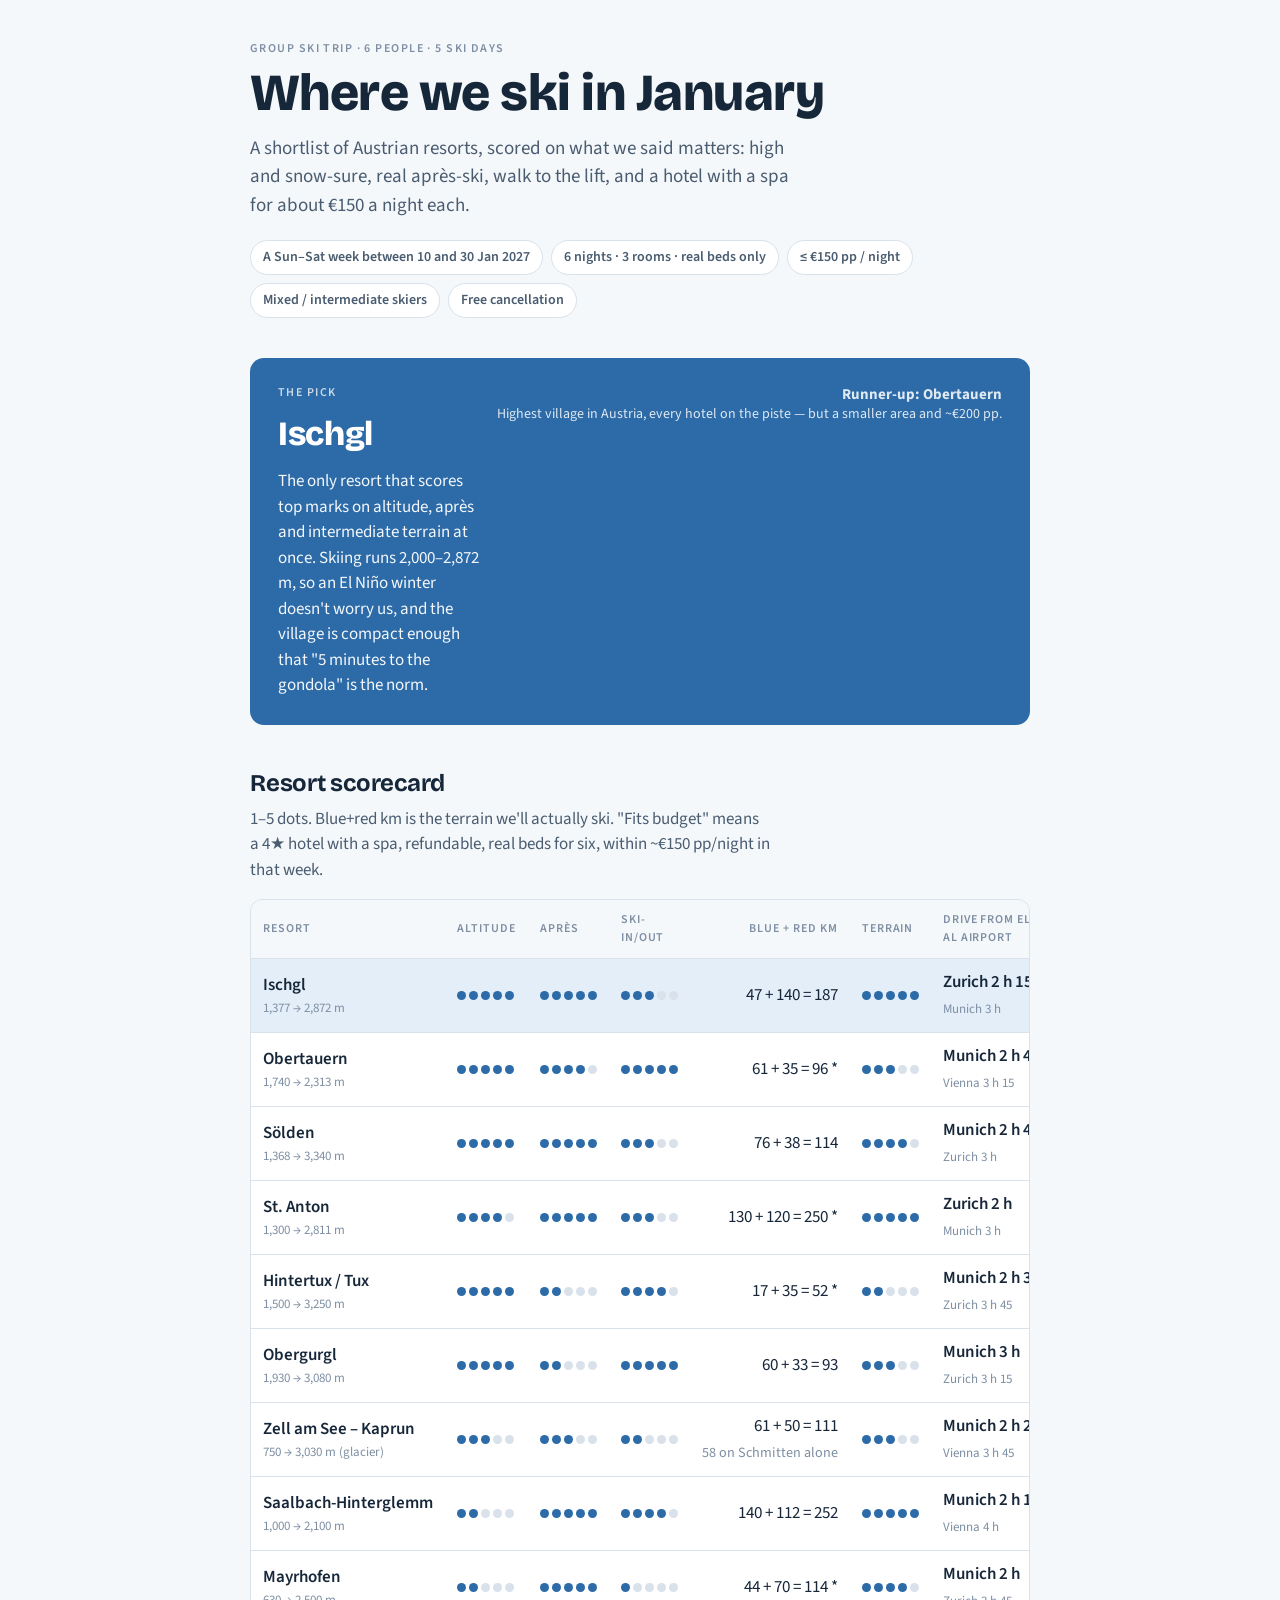
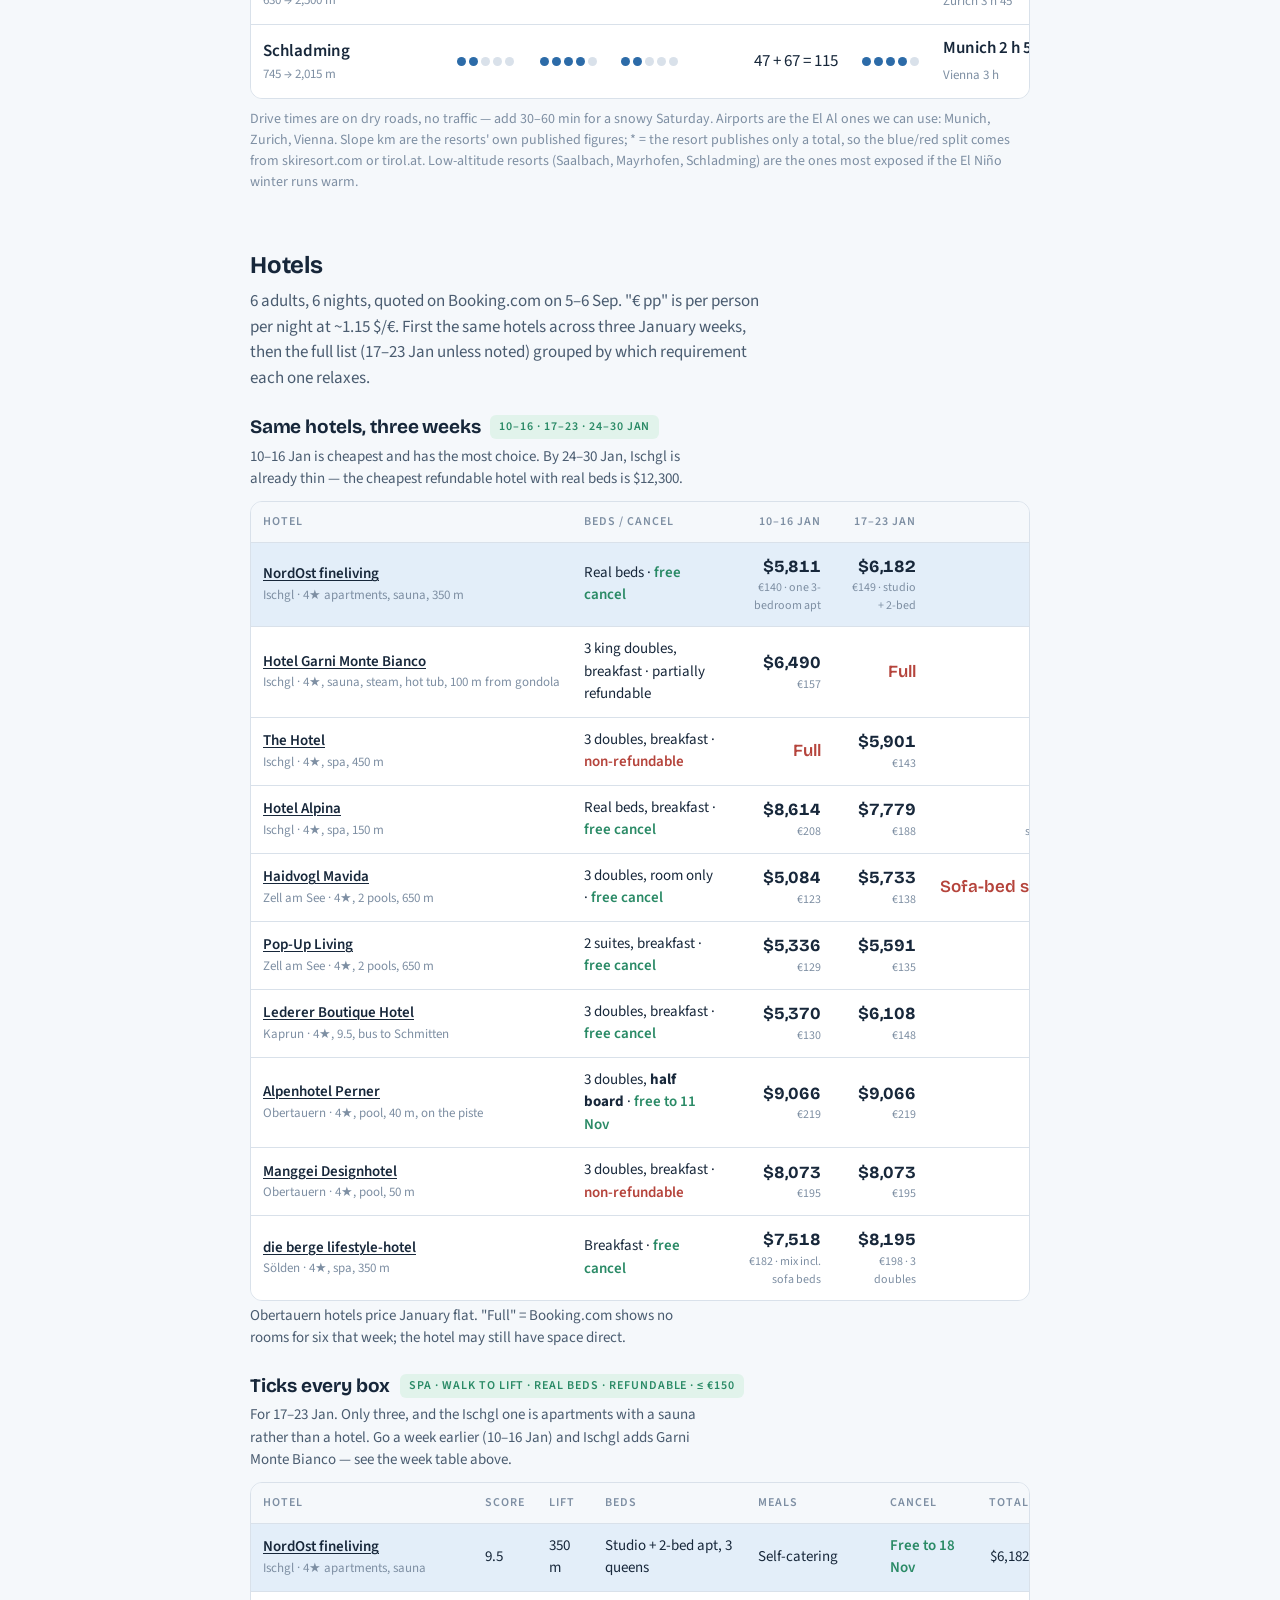
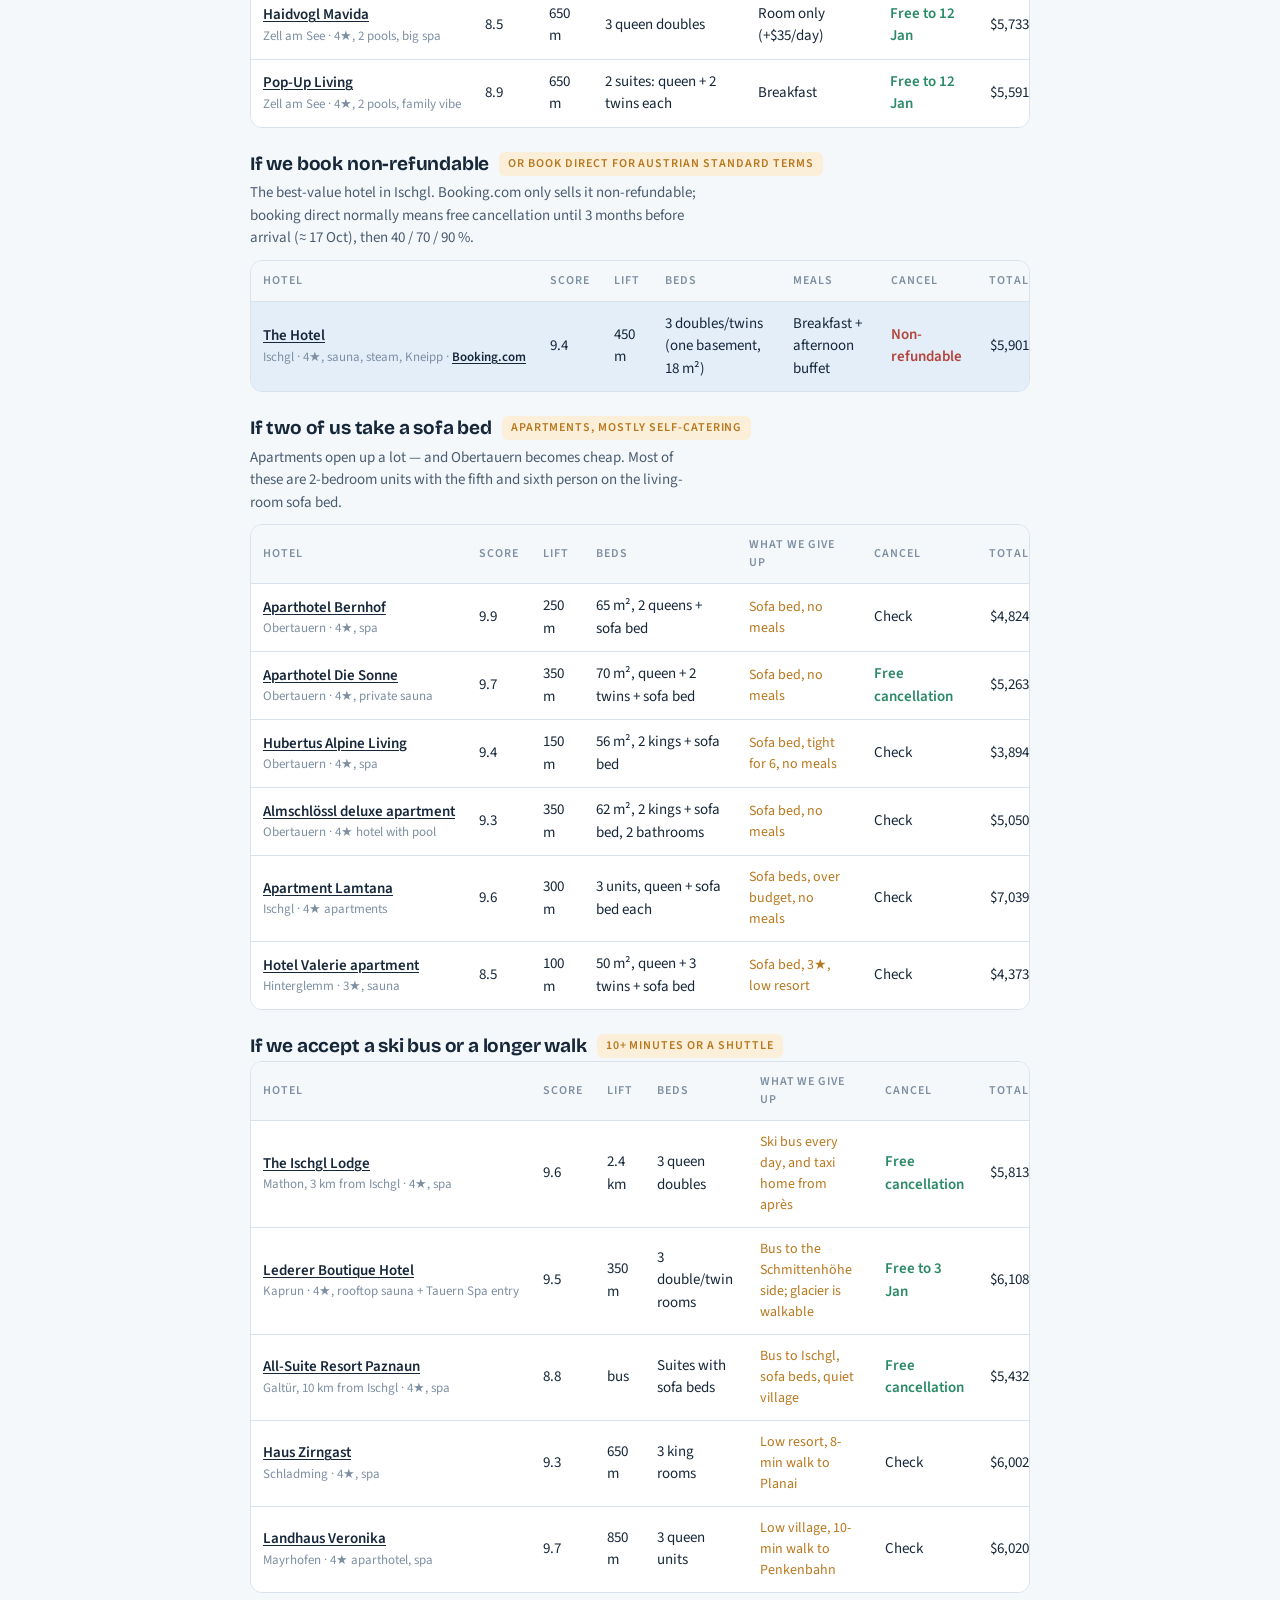
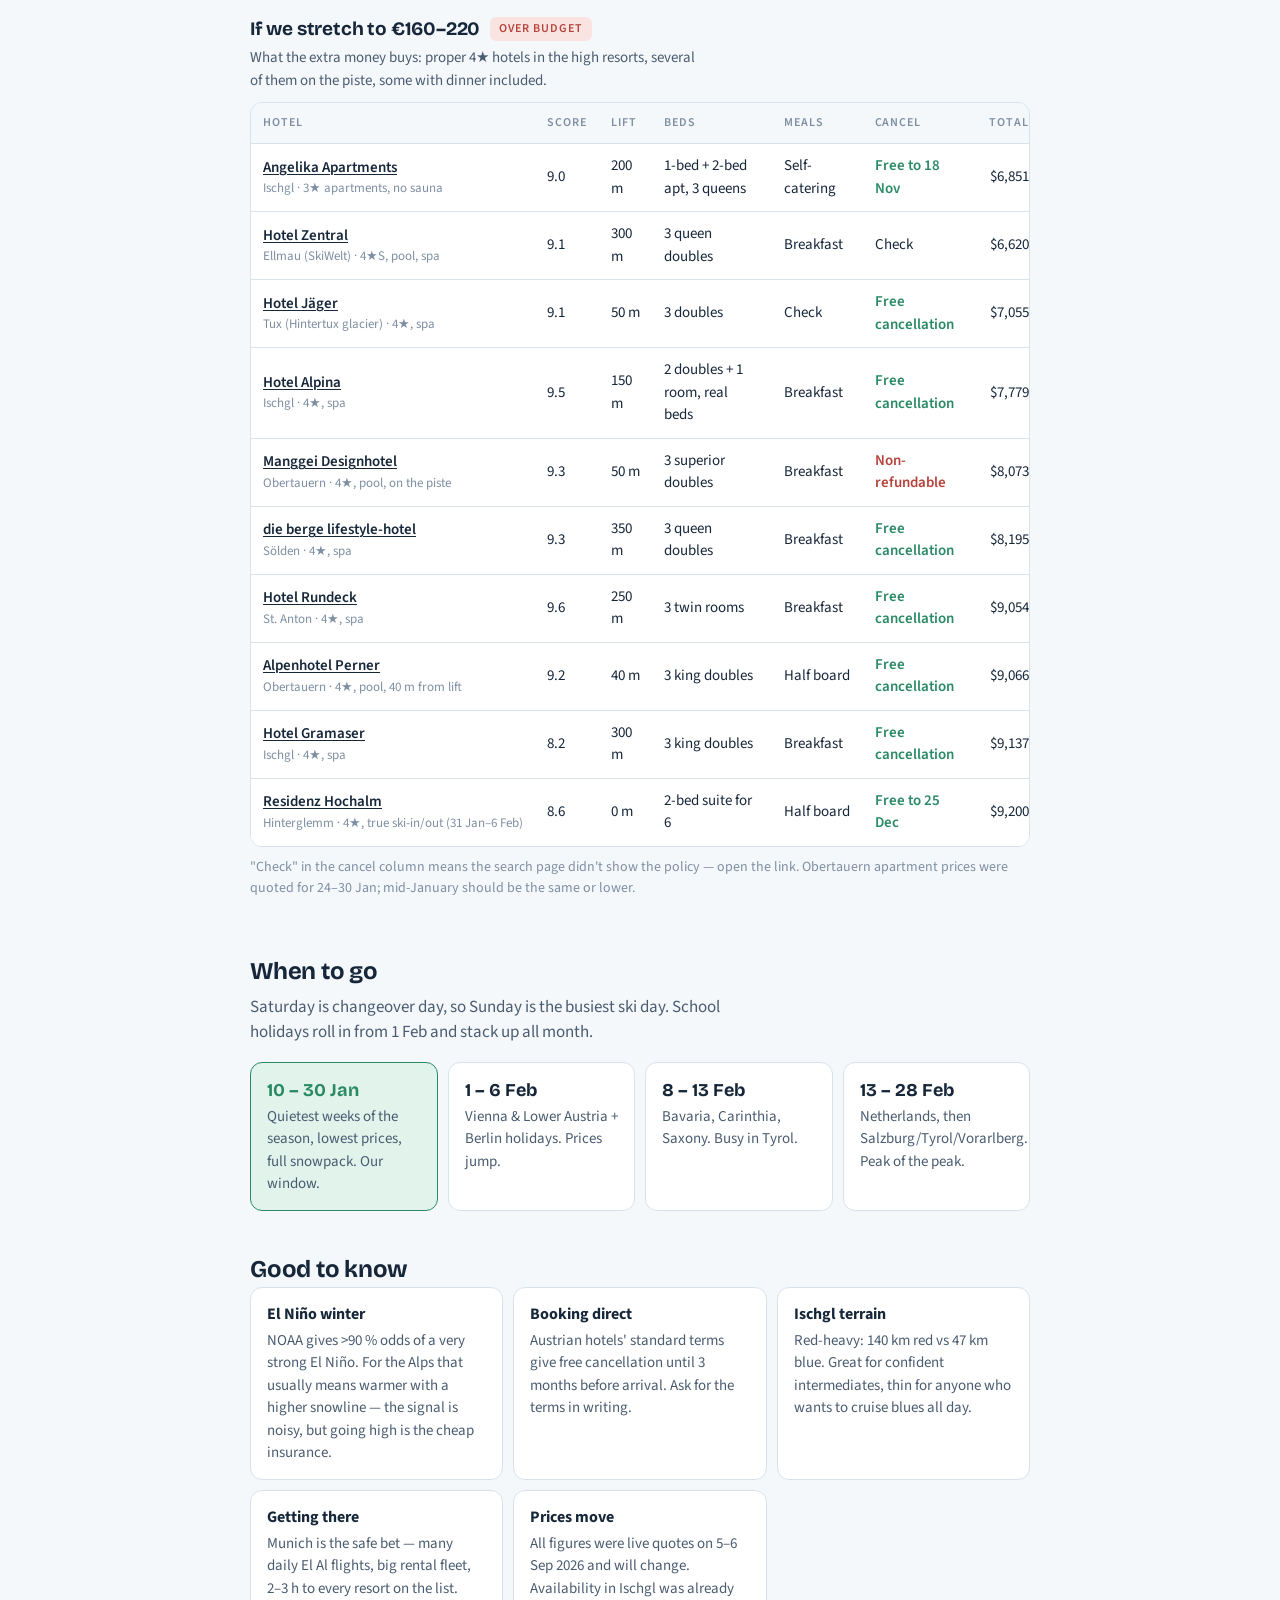
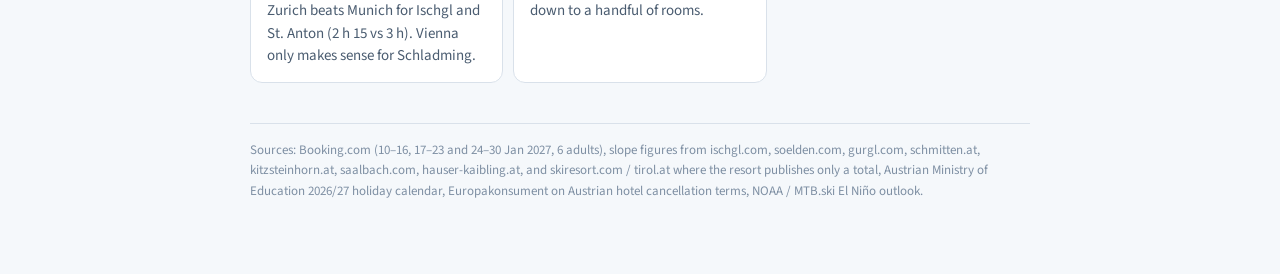
==== index.html @ a31ddb1b "Update ski trip page" ====
<!doctype html>
<html lang="en">
<head>
<meta charset="utf-8">
<meta name="viewport" content="width=device-width, initial-scale=1">
<link rel="icon" href="data:image/svg+xml,%3Csvg xmlns=%27http://www.w3.org/2000/svg%27 viewBox=%270 0 100 100%27%3E%3Ctext y=%27.9em%27 font-size=%2790%27%3E%E2%9B%B7%3C/text%3E%3C/svg%3E">
<title>Alps Ski Trip 2027</title>
<link rel="preconnect" href="https://fonts.googleapis.com">
<link rel="stylesheet" href="https://fonts.googleapis.com/css2?family=Bricolage+Grotesque:opsz,wght@12..96,500;12..96,700;12..96,800&family=Source+Sans+3:ital,wght@0,400;0,600;1,400&display=swap">
<style>
  :root {
    --ground: #F5F8FB;
    --surface: #FFFFFF;
    --ink: #17273A;
    --ink-2: #4A5C70;
    --ink-3: #7E8FA3;
    --line: #D9E1EA;
    --accent: #2C6BA8;
    --accent-ink: #FFFFFF;
    --accent-soft: #E3EEF9;
    --good: #2A8A66;
    --good-soft: #E1F3EB;
    --warn: #B9781E;
    --warn-soft: #FBEFD9;
    --bad: #B5443C;
    --bad-soft: #F9E4E2;
    --pip-on: #2C6BA8;
    --pip-off: #D9E1EA;
  }
  @media (prefers-color-scheme: dark) {
    :root:not([data-theme="light"]) {
      --ground: #0F171F;
      --surface: #172230;
      --ink: #E8EEF5;
      --ink-2: #B4C1D0;
      --ink-3: #7F8FA2;
      --line: #2A3745;
      --accent: #6FA6E0;
      --accent-ink: #0F171F;
      --accent-soft: #1E3247;
      --good: #5BC49A;
      --good-soft: #163427;
      --warn: #E2A84C;
      --warn-soft: #3A2B12;
      --bad: #E1756C;
      --bad-soft: #3D1B19;
      --pip-on: #6FA6E0;
      --pip-off: #2A3745;
    }
  }
  :root[data-theme="dark"] {
    --ground: #0F171F;
    --surface: #172230;
    --ink: #E8EEF5;
    --ink-2: #B4C1D0;
    --ink-3: #7F8FA2;
    --line: #2A3745;
    --accent: #6FA6E0;
    --accent-ink: #0F171F;
    --accent-soft: #1E3247;
    --good: #5BC49A;
    --good-soft: #163427;
    --warn: #E2A84C;
    --warn-soft: #3A2B12;
    --bad: #E1756C;
    --bad-soft: #3D1B19;
    --pip-on: #6FA6E0;
    --pip-off: #2A3745;
  }

  * { box-sizing: border-box; }
  body {
    margin: 0;
    background: var(--ground);
    color: var(--ink);
    font-family: "Source Sans 3", "Segoe UI", Roboto, Helvetica, Arial, sans-serif;
    font-size: 17px;
    line-height: 1.5;
  }
  h1, h2, h3 {
    font-family: "Bricolage Grotesque", "Source Sans 3", "Segoe UI", Arial, sans-serif;
    text-wrap: balance;
    margin: 0;
    letter-spacing: -0.01em;
  }
  a { color: var(--accent); text-decoration-thickness: 1px; text-underline-offset: 2px; }
  a:focus-visible, button:focus-visible { outline: 2px solid var(--accent); outline-offset: 2px; }

  .page { max-width: 820px; margin: 0 auto; padding: 40px 20px 72px; display: flex; flex-direction: column; gap: 40px; }

  /* Header */
  .eyebrow { font-size: 12px; font-weight: 600; letter-spacing: 0.12em; text-transform: uppercase; color: var(--ink-3); }
  header h1 { font-size: clamp(34px, 6vw, 52px); font-weight: 800; line-height: 1.05; margin-top: 8px; }
  header p.lede { font-size: 19px; color: var(--ink-2); max-width: 60ch; margin: 14px 0 0; }
  .chips { display: flex; flex-wrap: wrap; gap: 8px; margin-top: 20px; }
  .chip { font-size: 14px; font-weight: 600; padding: 6px 12px; border-radius: 999px; background: var(--surface); border: 1px solid var(--line); color: var(--ink-2); }

  /* Verdict */
  .verdict {
    background: var(--accent); color: var(--accent-ink);
    border-radius: 14px; padding: 26px 28px;
    display: grid; grid-template-columns: 1fr auto; gap: 18px; align-items: start;
  }
  .verdict .eyebrow { color: var(--accent-ink); opacity: .75; }
  .verdict h2 { font-size: 34px; font-weight: 800; margin-top: 6px; }
  .verdict p { margin: 10px 0 0; max-width: 58ch; opacity: .95; }
  .verdict .alt { font-size: 14px; text-align: right; opacity: .85; line-height: 1.4; }
  .verdict .alt strong { display: block; font-size: 15px; opacity: 1; }
  @media (max-width: 560px) { .verdict { grid-template-columns: 1fr; } .verdict .alt { text-align: left; } }

  section h2 { font-size: 24px; font-weight: 700; }
  section > p.sub { color: var(--ink-2); margin: 6px 0 16px; max-width: 65ch; }

  /* Table */
  .scroll { overflow-x: auto; border: 1px solid var(--line); border-radius: 12px; background: var(--surface); }
  table { border-collapse: collapse; width: 100%; min-width: 860px; font-variant-numeric: tabular-nums; }
  th, td { padding: 11px 12px; text-align: left; vertical-align: middle; border-bottom: 1px solid var(--line); }
  thead th { font-size: 12px; letter-spacing: 0.08em; text-transform: uppercase; color: var(--ink-3); font-weight: 600; background: var(--ground); }
  tbody tr:last-child td { border-bottom: 0; }
  td.name { font-weight: 600; white-space: nowrap; }
  td.name small { display: block; font-weight: 400; color: var(--ink-3); font-size: 13px; }
  td.num { text-align: right; white-space: nowrap; }
  th.num { text-align: right; }
  tr.pick td { background: var(--accent-soft); }
  .pips { display: inline-flex; gap: 3px; vertical-align: middle; }
  .pips i { width: 9px; height: 9px; border-radius: 50%; background: var(--pip-off); display: block; }
  .pips i.on { background: var(--pip-on); }
  .fit { font-size: 13px; font-weight: 600; padding: 3px 9px; border-radius: 6px; white-space: nowrap; }
  .fit.ok { background: var(--good-soft); color: var(--good); }
  .fit.mid { background: var(--warn-soft); color: var(--warn); }
  .fit.no { background: var(--bad-soft); color: var(--bad); }
  td.drive { white-space: nowrap; }
  td.drive b { font-weight: 600; display: block; }
  td.drive small { color: var(--ink-3); font-size: 13px; }
  .legend { font-size: 14px; color: var(--ink-3); margin-top: 10px; }

  /* Hotel groups */
  .group { margin-top: 22px; }
  .group h3 { font-size: 19px; font-weight: 700; display: flex; align-items: center; gap: 10px; flex-wrap: wrap; }
  .group h3 .tag { font-family: "Source Sans 3", sans-serif; font-size: 12px; font-weight: 600; letter-spacing: 0.08em; text-transform: uppercase; padding: 3px 9px; border-radius: 6px; }
  .tag.ok { background: var(--good-soft); color: var(--good); }
  .tag.mid { background: var(--warn-soft); color: var(--warn); }
  .tag.no { background: var(--bad-soft); color: var(--bad); }
  .group p { margin: 4px 0 10px; color: var(--ink-2); font-size: 15px; max-width: 65ch; }
  table.ht { min-width: 860px; }
  table.wk td.eur { font-size: 16px; }
  table.wk td.eur small { white-space: normal; }
  table.ht td { font-size: 15px; }
  table.ht td.name a { font-weight: 600; color: var(--ink); }
  table.ht td.name small { display: block; color: var(--ink-3); font-size: 13px; }
  table.ht td.eur { font-family: "Bricolage Grotesque", sans-serif; font-weight: 700; font-size: 17px; text-align: right; white-space: nowrap; }
  table.ht td.eur small { display: block; font-family: "Source Sans 3", sans-serif; font-weight: 400; font-size: 12px; color: var(--ink-3); }
  table.ht td.give { color: var(--warn); font-size: 14px; }
  .yes { color: var(--good); font-weight: 600; }
  .no { color: var(--bad); font-weight: 600; }

  /* Hotels */
  .hotels { display: flex; flex-direction: column; gap: 10px; }
  .hotel {
    background: var(--surface); border: 1px solid var(--line); border-radius: 12px;
    padding: 16px 18px; display: grid; grid-template-columns: 1fr auto; gap: 6px 18px; align-items: start;
  }
  .hotel.pick { border-color: var(--accent); box-shadow: inset 4px 0 0 var(--accent); }
  .hotel h3 { font-size: 19px; font-weight: 700; }
  .hotel .meta { color: var(--ink-2); font-size: 15px; grid-column: 1; }
  .hotel .price { text-align: right; font-variant-numeric: tabular-nums; grid-row: 1 / span 2; }
  .hotel .price b { display: block; font-family: "Bricolage Grotesque", sans-serif; font-size: 22px; font-weight: 700; }
  .hotel .price span { font-size: 13px; color: var(--ink-3); display: block; }
  .hotel .note { grid-column: 1 / -1; font-size: 15px; color: var(--ink-2); border-top: 1px dashed var(--line); padding-top: 8px; margin-top: 4px; }
  .hotel .note.warn { color: var(--warn); }
  @media (max-width: 560px) { .hotel { grid-template-columns: 1fr; } .hotel .price { text-align: left; grid-row: auto; } }

  /* Dates */
  .dates { display: grid; grid-template-columns: repeat(auto-fit, minmax(180px, 1fr)); gap: 10px; }
  .date { background: var(--surface); border: 1px solid var(--line); border-radius: 12px; padding: 14px 16px; }
  .date .when { font-family: "Bricolage Grotesque", sans-serif; font-weight: 700; font-size: 18px; }
  .date .who { color: var(--ink-2); font-size: 15px; margin-top: 2px; }
  .date.quiet { border-color: var(--good); background: var(--good-soft); }
  .date.quiet .when { color: var(--good); }

  .facts { display: grid; grid-template-columns: repeat(auto-fit, minmax(220px, 1fr)); gap: 10px; }
  .fact { background: var(--surface); border: 1px solid var(--line); border-radius: 12px; padding: 14px 16px; font-size: 15px; color: var(--ink-2); }
  .fact b { display: block; color: var(--ink); font-size: 16px; margin-bottom: 4px; }

  footer { font-size: 13px; color: var(--ink-3); border-top: 1px solid var(--line); padding-top: 16px; line-height: 1.6; }
</style>

<style>img{max-width:100%}[hidden]{display:none!important}</style>
</head>
<body>
<div class="page">

  <header>
    <div class="eyebrow">Group ski trip · 6 people · 5 ski days</div>
    <h1>Where we ski in January</h1>
    <p class="lede">A shortlist of Austrian resorts, scored on what we said matters: high and snow-sure, real après-ski, walk to the lift, and a hotel with a spa for about €150 a night each.</p>
    <div class="chips">
      <span class="chip">A Sun–Sat week between 10 and 30 Jan 2027</span>
      <span class="chip">6 nights · 3 rooms · real beds only</span>
      <span class="chip">≤ €150 pp / night</span>
      <span class="chip">Mixed / intermediate skiers</span>
      <span class="chip">Free cancellation</span>
    </div>
  </header>

  <div class="verdict">
    <div>
      <div class="eyebrow">The pick</div>
      <h2>Ischgl</h2>
      <p>The only resort that scores top marks on altitude, après and intermediate terrain at once. Skiing runs 2,000–2,872 m, so an El Niño winter doesn't worry us, and the village is compact enough that "5 minutes to the gondola" is the norm.</p>
    </div>
    <div class="alt">
      <strong>Runner-up: Obertauern</strong>
      Highest village in Austria, every hotel on the piste — but a smaller area and ~€200 pp.
    </div>
  </div>

  <section>
    <h2>Resort scorecard</h2>
    <p class="sub">1–5 dots. Blue+red km is the terrain we'll actually ski. "Fits budget" means a 4★ hotel with a spa, refundable, real beds for six, within ~€150 pp/night in that week.</p>
    <div class="scroll">
      <table>
        <thead>
          <tr>
            <th>Resort</th>
            <th>Altitude</th>
            <th>Après</th>
            <th>Ski-in/out</th>
            <th class="num">Blue + red km</th>
            <th>Terrain</th>
            <th>Drive from El Al airport</th>
            <th>Fits budget</th>
          </tr>
        </thead>
        <tbody>
          <tr class="pick">
            <td class="name">Ischgl<small>1,377 → 2,872 m</small></td>
            <td><span class="pips"><i class="on"></i><i class="on"></i><i class="on"></i><i class="on"></i><i class="on"></i></span></td>
            <td><span class="pips"><i class="on"></i><i class="on"></i><i class="on"></i><i class="on"></i><i class="on"></i></span></td>
            <td><span class="pips"><i class="on"></i><i class="on"></i><i class="on"></i><i></i><i></i></span></td>
            <td class="num">47 + 140 = 187</td>
            <td><span class="pips"><i class="on"></i><i class="on"></i><i class="on"></i><i class="on"></i><i class="on"></i></span></td>
            <td class="drive"><b>Zurich 2 h 15</b><small>Munich 3 h</small></td>
            <td><span class="fit ok">Yes, 10–23 Jan</span></td>
          </tr>
          <tr>
            <td class="name">Obertauern<small>1,740 → 2,313 m</small></td>
            <td><span class="pips"><i class="on"></i><i class="on"></i><i class="on"></i><i class="on"></i><i class="on"></i></span></td>
            <td><span class="pips"><i class="on"></i><i class="on"></i><i class="on"></i><i class="on"></i><i></i></span></td>
            <td><span class="pips"><i class="on"></i><i class="on"></i><i class="on"></i><i class="on"></i><i class="on"></i></span></td>
            <td class="num">61 + 35 = 96 *</td>
            <td><span class="pips"><i class="on"></i><i class="on"></i><i class="on"></i><i></i><i></i></span></td>
            <td class="drive"><b>Munich 2 h 45</b><small>Vienna 3 h 15</small></td>
            <td><span class="fit no">~€200 pp</span></td>
          </tr>
          <tr>
            <td class="name">Sölden<small>1,368 → 3,340 m</small></td>
            <td><span class="pips"><i class="on"></i><i class="on"></i><i class="on"></i><i class="on"></i><i class="on"></i></span></td>
            <td><span class="pips"><i class="on"></i><i class="on"></i><i class="on"></i><i class="on"></i><i class="on"></i></span></td>
            <td><span class="pips"><i class="on"></i><i class="on"></i><i class="on"></i><i></i><i></i></span></td>
            <td class="num">76 + 38 = 114</td>
            <td><span class="pips"><i class="on"></i><i class="on"></i><i class="on"></i><i class="on"></i><i></i></span></td>
            <td class="drive"><b>Munich 2 h 45</b><small>Zurich 3 h</small></td>
            <td><span class="fit no">~€200 pp</span></td>
          </tr>
          <tr>
            <td class="name">St. Anton<small>1,300 → 2,811 m</small></td>
            <td><span class="pips"><i class="on"></i><i class="on"></i><i class="on"></i><i class="on"></i><i></i></span></td>
            <td><span class="pips"><i class="on"></i><i class="on"></i><i class="on"></i><i class="on"></i><i class="on"></i></span></td>
            <td><span class="pips"><i class="on"></i><i class="on"></i><i class="on"></i><i></i><i></i></span></td>
            <td class="num">130 + 120 = 250 *</td>
            <td><span class="pips"><i class="on"></i><i class="on"></i><i class="on"></i><i class="on"></i><i class="on"></i></span></td>
            <td class="drive"><b>Zurich 2 h</b><small>Munich 3 h</small></td>
            <td><span class="fit no">~€220 pp</span></td>
          </tr>
          <tr>
            <td class="name">Hintertux / Tux<small>1,500 → 3,250 m</small></td>
            <td><span class="pips"><i class="on"></i><i class="on"></i><i class="on"></i><i class="on"></i><i class="on"></i></span></td>
            <td><span class="pips"><i class="on"></i><i class="on"></i><i></i><i></i><i></i></span></td>
            <td><span class="pips"><i class="on"></i><i class="on"></i><i class="on"></i><i class="on"></i><i></i></span></td>
            <td class="num">17 + 35 = 52 *</td>
            <td><span class="pips"><i class="on"></i><i class="on"></i><i></i><i></i><i></i></span></td>
            <td class="drive"><b>Munich 2 h 30</b><small>Zurich 3 h 45</small></td>
            <td><span class="fit mid">~€170 pp</span></td>
          </tr>
          <tr>
            <td class="name">Obergurgl<small>1,930 → 3,080 m</small></td>
            <td><span class="pips"><i class="on"></i><i class="on"></i><i class="on"></i><i class="on"></i><i class="on"></i></span></td>
            <td><span class="pips"><i class="on"></i><i class="on"></i><i></i><i></i><i></i></span></td>
            <td><span class="pips"><i class="on"></i><i class="on"></i><i class="on"></i><i class="on"></i><i class="on"></i></span></td>
            <td class="num">60 + 33 = 93</td>
            <td><span class="pips"><i class="on"></i><i class="on"></i><i class="on"></i><i></i><i></i></span></td>
            <td class="drive"><b>Munich 3 h</b><small>Zurich 3 h 15</small></td>
            <td><span class="fit no">€250+ pp</span></td>
          </tr>
          <tr>
            <td class="name">Zell am See – Kaprun<small>750 → 3,030 m (glacier)</small></td>
            <td><span class="pips"><i class="on"></i><i class="on"></i><i class="on"></i><i></i><i></i></span></td>
            <td><span class="pips"><i class="on"></i><i class="on"></i><i class="on"></i><i></i><i></i></span></td>
            <td><span class="pips"><i class="on"></i><i class="on"></i><i></i><i></i><i></i></span></td>
            <td class="num">61 + 50 = 111<br><small style="color:var(--ink-3)">58 on Schmitten alone</small></td>
            <td><span class="pips"><i class="on"></i><i class="on"></i><i class="on"></i><i></i><i></i></span></td>
            <td class="drive"><b>Munich 2 h 20</b><small>Vienna 3 h 45</small></td>
            <td><span class="fit ok">Yes, refundable</span></td>
          </tr>
          <tr>
            <td class="name">Saalbach-Hinterglemm<small>1,000 → 2,100 m</small></td>
            <td><span class="pips"><i class="on"></i><i class="on"></i><i></i><i></i><i></i></span></td>
            <td><span class="pips"><i class="on"></i><i class="on"></i><i class="on"></i><i class="on"></i><i class="on"></i></span></td>
            <td><span class="pips"><i class="on"></i><i class="on"></i><i class="on"></i><i class="on"></i><i></i></span></td>
            <td class="num">140 + 112 = 252</td>
            <td><span class="pips"><i class="on"></i><i class="on"></i><i class="on"></i><i class="on"></i><i class="on"></i></span></td>
            <td class="drive"><b>Munich 2 h 15</b><small>Vienna 4 h</small></td>
            <td><span class="fit no">~€200 pp</span></td>
          </tr>
          <tr>
            <td class="name">Mayrhofen<small>630 → 2,500 m</small></td>
            <td><span class="pips"><i class="on"></i><i class="on"></i><i></i><i></i><i></i></span></td>
            <td><span class="pips"><i class="on"></i><i class="on"></i><i class="on"></i><i class="on"></i><i class="on"></i></span></td>
            <td><span class="pips"><i class="on"></i><i></i><i></i><i></i><i></i></span></td>
            <td class="num">44 + 70 = 114 *</td>
            <td><span class="pips"><i class="on"></i><i class="on"></i><i class="on"></i><i class="on"></i><i></i></span></td>
            <td class="drive"><b>Munich 2 h</b><small>Zurich 3 h 45</small></td>
            <td><span class="fit mid">Walk 550 m+</span></td>
          </tr>
          <tr>
            <td class="name">Schladming<small>745 → 2,015 m</small></td>
            <td><span class="pips"><i class="on"></i><i class="on"></i><i></i><i></i><i></i></span></td>
            <td><span class="pips"><i class="on"></i><i class="on"></i><i class="on"></i><i class="on"></i><i></i></span></td>
            <td><span class="pips"><i class="on"></i><i class="on"></i><i></i><i></i><i></i></span></td>
            <td class="num">47 + 67 = 115</td>
            <td><span class="pips"><i class="on"></i><i class="on"></i><i class="on"></i><i class="on"></i><i></i></span></td>
            <td class="drive"><b>Munich 2 h 50</b><small>Vienna 3 h</small></td>
            <td><span class="fit mid">~€145, 650 m walk</span></td>
          </tr>
        </tbody>
      </table>
    </div>
    <p class="legend">Drive times are on dry roads, no traffic — add 30–60 min for a snowy Saturday. Airports are the El Al ones we can use: Munich, Zurich, Vienna. Slope km are the resorts' own published figures; * = the resort publishes only a total, so the blue/red split comes from skiresort.com or tirol.at. Low-altitude resorts (Saalbach, Mayrhofen, Schladming) are the ones most exposed if the El Niño winter runs warm.</p>
  </section>

  <section>
    <h2>Hotels</h2>
    <p class="sub">6 adults, 6 nights, quoted on Booking.com on 5–6 Sep. "€ pp" is per person per night at ~1.15 $/€. First the same hotels across three January weeks, then the full list (17–23 Jan unless noted) grouped by which requirement each one relaxes.</p>

    <div class="group">
      <h3>Same hotels, three weeks <span class="tag ok">10–16 · 17–23 · 24–30 Jan</span></h3>
      <p>10–16 Jan is cheapest and has the most choice. By 24–30 Jan, Ischgl is already thin — the cheapest refundable hotel with real beds is $12,300.</p>
      <div class="scroll"><table class="ht wk">
        <thead><tr><th>Hotel</th><th>Beds / cancel</th><th class="num">10–16 Jan</th><th class="num">17–23 Jan</th><th class="num">24–30 Jan</th></tr></thead>
        <tbody>
          <tr class="pick"><td class="name"><a href="https://www.booking.com/hotel/at/alpin-apart-ischgl.html?checkin=2027-01-10&checkout=2027-01-16&group_adults=6&no_rooms=3&group_children=0">NordOst fineliving</a><small>Ischgl · 4★ apartments, sauna, 350 m</small></td><td>Real beds · <span class="yes">free cancel</span></td><td class="eur">$5,811<small>€140 · one 3-bedroom apt</small></td><td class="eur">$6,182<small>€149 · studio + 2-bed</small></td><td class="eur"><span class="no">Full</span></td></tr>
          <tr><td class="name"><a href="https://www.booking.com/hotel/at/garni-monte-bianco2.html?checkin=2027-01-10&checkout=2027-01-16&group_adults=6&no_rooms=3&group_children=0">Hotel Garni Monte Bianco</a><small>Ischgl · 4★, sauna, steam, hot tub, 100 m from gondola</small></td><td>3 king doubles, breakfast · partially refundable</td><td class="eur">$6,490<small>€157</small></td><td class="eur"><span class="no">Full</span></td><td class="eur"><span class="no">Full</span></td></tr>
          <tr><td class="name"><a href="https://www.booking.com/hotel/at/the-himmlisch-wohlfuhlen.html?checkin=2027-01-17&checkout=2027-01-23&group_adults=6&no_rooms=3&group_children=0">The Hotel</a><small>Ischgl · 4★, spa, 450 m</small></td><td>3 doubles, breakfast · <span class="no">non-refundable</span></td><td class="eur"><span class="no">Full</span></td><td class="eur">$5,901<small>€143</small></td><td class="eur"><span class="no">Full</span></td></tr>
          <tr><td class="name"><a href="https://www.booking.com/hotel/at/alpina-gmbh.html?checkin=2027-01-10&checkout=2027-01-16&group_adults=6&no_rooms=3&group_children=0">Hotel Alpina</a><small>Ischgl · 4★, spa, 150 m</small></td><td>Real beds, breakfast · <span class="yes">free cancel</span></td><td class="eur">$8,614<small>€208</small></td><td class="eur">$7,779<small>€188</small></td><td class="eur">$15,121<small>sofa beds only</small></td></tr>
          <tr><td class="name"><a href="https://www.booking.com/hotel/at/mavida-balance.html?checkin=2027-01-10&checkout=2027-01-16&group_adults=6&no_rooms=3&group_children=0">Haidvogl Mavida</a><small>Zell am See · 4★, 2 pools, 650 m</small></td><td>3 doubles, room only · <span class="yes">free cancel</span></td><td class="eur">$5,084<small>€123</small></td><td class="eur">$5,733<small>€138</small></td><td class="eur"><span class="no">Sofa-bed suite only</span></td></tr>
          <tr><td class="name"><a href="https://www.booking.com/hotel/at/hagleitner-family-balance-spa.html?checkin=2027-01-10&checkout=2027-01-16&group_adults=6&no_rooms=3&group_children=0">Pop-Up Living</a><small>Zell am See · 4★, 2 pools, 650 m</small></td><td>2 suites, breakfast · <span class="yes">free cancel</span></td><td class="eur">$5,336<small>€129</small></td><td class="eur">$5,591<small>€135</small></td><td class="eur"><span class="no">Full</span></td></tr>
          <tr><td class="name"><a href="https://www.booking.com/hotel/at/pension-lederer.html?checkin=2027-01-24&checkout=2027-01-30&group_adults=6&no_rooms=3&group_children=0">Lederer Boutique Hotel</a><small>Kaprun · 4★, 9.5, bus to Schmitten</small></td><td>3 doubles, breakfast · <span class="yes">free cancel</span></td><td class="eur">$5,370<small>€130</small></td><td class="eur">$6,108<small>€148</small></td><td class="eur">$5,812<small>€141</small></td></tr>
          <tr><td class="name"><a href="https://www.booking.com/hotel/at/alpenhotel-perner.html?checkin=2027-01-10&checkout=2027-01-16&group_adults=6&no_rooms=3&group_children=0">Alpenhotel Perner</a><small>Obertauern · 4★, pool, 40 m, on the piste</small></td><td>3 doubles, <b>half board</b> · <span class="yes">free to 11 Nov</span></td><td class="eur">$9,066<small>€219</small></td><td class="eur">$9,066<small>€219</small></td><td class="eur">$9,066<small>€219</small></td></tr>
          <tr><td class="name"><a href="https://www.booking.com/hotel/at/manggei-designhotel.html?checkin=2027-01-10&checkout=2027-01-16&group_adults=6&no_rooms=3&group_children=0">Manggei Designhotel</a><small>Obertauern · 4★, pool, 50 m</small></td><td>3 doubles, breakfast · <span class="no">non-refundable</span></td><td class="eur">$8,073<small>€195</small></td><td class="eur">$8,073<small>€195</small></td><td class="eur">$8,073<small>€195</small></td></tr>
          <tr><td class="name"><a href="https://www.booking.com/searchresults.html?ss=die+berge+lifestyle-hotel+S%C3%B6lden&checkin=2027-01-10&checkout=2027-01-16&group_adults=6&no_rooms=3&group_children=0">die berge lifestyle-hotel</a><small>Sölden · 4★, spa, 350 m</small></td><td>Breakfast · <span class="yes">free cancel</span></td><td class="eur">$7,518<small>€182 · mix incl. sofa beds</small></td><td class="eur">$8,195<small>€198 · 3 doubles</small></td><td class="eur">—<small>not checked</small></td></tr>
        </tbody>
      </table></div>
      <p class="legend">Obertauern hotels price January flat. "Full" = Booking.com shows no rooms for six that week; the hotel may still have space direct.</p>
    </div>

    <div class="group">
      <h3>Ticks every box <span class="tag ok">Spa · walk to lift · real beds · refundable · ≤ €150</span></h3>
      <p>For 17–23 Jan. Only three, and the Ischgl one is apartments with a sauna rather than a hotel. Go a week earlier (10–16 Jan) and Ischgl adds Garni Monte Bianco — see the week table above.</p>
      <div class="scroll"><table class="ht">
        <thead><tr><th>Hotel</th><th>Score</th><th>Lift</th><th>Beds</th><th>Meals</th><th>Cancel</th><th class="num">Total</th><th class="num">€ pp</th></tr></thead>
        <tbody>
          <tr class="pick"><td class="name"><a href="https://www.booking.com/hotel/at/alpin-apart-ischgl.html?checkin=2027-01-17&checkout=2027-01-23&group_adults=6&no_rooms=3&group_children=0">NordOst fineliving</a><small>Ischgl · 4★ apartments, sauna</small></td><td>9.5</td><td>350 m</td><td>Studio + 2-bed apt, 3 queens</td><td>Self-catering</td><td class="yes">Free to 18 Nov</td><td class="num">$6,182</td><td class="eur">€149</td></tr>
          <tr><td class="name"><a href="https://www.booking.com/hotel/at/mavida-balance.html?checkin=2027-01-17&checkout=2027-01-23&group_adults=6&no_rooms=3&group_children=0">Haidvogl Mavida</a><small>Zell am See · 4★, 2 pools, big spa</small></td><td>8.5</td><td>650 m</td><td>3 queen doubles</td><td>Room only (+$35/day)</td><td class="yes">Free to 12 Jan</td><td class="num">$5,733</td><td class="eur">€138</td></tr>
          <tr><td class="name"><a href="https://www.booking.com/hotel/at/hagleitner-family-balance-spa.html?checkin=2027-01-17&checkout=2027-01-23&group_adults=6&no_rooms=3&group_children=0">Pop-Up Living</a><small>Zell am See · 4★, 2 pools, family vibe</small></td><td>8.9</td><td>650 m</td><td>2 suites: queen + 2 twins each</td><td>Breakfast</td><td class="yes">Free to 12 Jan</td><td class="num">$5,591</td><td class="eur">€135</td></tr>
        </tbody>
      </table></div>
    </div>

    <div class="group">
      <h3>If we book non-refundable <span class="tag mid">or book direct for Austrian standard terms</span></h3>
      <p>The best-value hotel in Ischgl. Booking.com only sells it non-refundable; booking direct normally means free cancellation until 3 months before arrival (≈ 17 Oct), then 40 / 70 / 90 %.</p>
      <div class="scroll"><table class="ht">
        <thead><tr><th>Hotel</th><th>Score</th><th>Lift</th><th>Beds</th><th>Meals</th><th>Cancel</th><th class="num">Total</th><th class="num">€ pp</th></tr></thead>
        <tbody>
          <tr class="pick"><td class="name"><a href="https://www.thehotel.at/buchen.html">The Hotel</a><small>Ischgl · 4★, sauna, steam, Kneipp · <a href="https://www.booking.com/hotel/at/the-himmlisch-wohlfuhlen.html?checkin=2027-01-17&checkout=2027-01-23&group_adults=6&no_rooms=3&group_children=0">Booking.com</a></small></td><td>9.4</td><td>450 m</td><td>3 doubles/twins (one basement, 18 m²)</td><td>Breakfast + afternoon buffet</td><td class="no">Non-refundable</td><td class="num">$5,901</td><td class="eur">€143</td></tr>
        </tbody>
      </table></div>
    </div>

    <div class="group">
      <h3>If two of us take a sofa bed <span class="tag mid">apartments, mostly self-catering</span></h3>
      <p>Apartments open up a lot — and Obertauern becomes cheap. Most of these are 2-bedroom units with the fifth and sixth person on the living-room sofa bed.</p>
      <div class="scroll"><table class="ht">
        <thead><tr><th>Hotel</th><th>Score</th><th>Lift</th><th>Beds</th><th>What we give up</th><th>Cancel</th><th class="num">Total</th><th class="num">€ pp</th></tr></thead>
        <tbody>
          <tr><td class="name"><a href="https://www.booking.com/searchresults.html?ss=Aparthotel+Bernhof+Obertauern&checkin=2027-01-24&checkout=2027-01-30&group_adults=6&no_rooms=3&group_children=0">Aparthotel Bernhof</a><small>Obertauern · 4★, spa</small></td><td>9.9</td><td>250 m</td><td>65 m², 2 queens + sofa bed</td><td class="give">Sofa bed, no meals</td><td>Check</td><td class="num">$4,824</td><td class="eur">€117</td></tr>
          <tr><td class="name"><a href="https://www.booking.com/hotel/at/apparthotel-sonne.html?checkin=2027-01-24&checkout=2027-01-30&group_adults=6&no_rooms=3&group_children=0">Aparthotel Die Sonne</a><small>Obertauern · 4★, private sauna</small></td><td>9.7</td><td>350 m</td><td>70 m², queen + 2 twins + sofa bed</td><td class="give">Sofa bed, no meals</td><td class="yes">Free cancellation</td><td class="num">$5,263</td><td class="eur">€127</td></tr>
          <tr><td class="name"><a href="https://www.booking.com/searchresults.html?ss=Hubertus+Alpine+Living+Obertauern&checkin=2027-01-24&checkout=2027-01-30&group_adults=6&no_rooms=3&group_children=0">Hubertus Alpine Living</a><small>Obertauern · 4★, spa</small></td><td>9.4</td><td>150 m</td><td>56 m², 2 kings + sofa bed</td><td class="give">Sofa bed, tight for 6, no meals</td><td>Check</td><td class="num">$3,894</td><td class="eur">€94</td></tr>
          <tr><td class="name"><a href="https://www.booking.com/searchresults.html?ss=Hotel+Almschl%C3%B6ssl+Obertauern&checkin=2027-01-24&checkout=2027-01-30&group_adults=6&no_rooms=3&group_children=0">Almschlössl deluxe apartment</a><small>Obertauern · 4★ hotel with pool</small></td><td>9.3</td><td>350 m</td><td>62 m², 2 kings + sofa bed, 2 bathrooms</td><td class="give">Sofa bed, no meals</td><td>Check</td><td class="num">$5,050</td><td class="eur">€122</td></tr>
          <tr><td class="name"><a href="https://www.booking.com/hotel/at/apart-lamtana.html?checkin=2027-01-17&checkout=2027-01-23&group_adults=6&no_rooms=3&group_children=0">Apartment Lamtana</a><small>Ischgl · 4★ apartments</small></td><td>9.6</td><td>300 m</td><td>3 units, queen + sofa bed each</td><td class="give">Sofa beds, over budget, no meals</td><td>Check</td><td class="num">$7,039</td><td class="eur">€170</td></tr>
          <tr><td class="name"><a href="https://www.booking.com/hotel/at/valerie.html?checkin=2027-01-24&checkout=2027-01-30&group_adults=6&no_rooms=3&group_children=0">Hotel Valerie apartment</a><small>Hinterglemm · 3★, sauna</small></td><td>8.5</td><td>100 m</td><td>50 m², queen + 3 twins + sofa bed</td><td class="give">Sofa bed, 3★, low resort</td><td>Check</td><td class="num">$4,373</td><td class="eur">€106</td></tr>
        </tbody>
      </table></div>
    </div>

    <div class="group">
      <h3>If we accept a ski bus or a longer walk <span class="tag mid">10+ minutes or a shuttle</span></h3>
      <div class="scroll"><table class="ht">
        <thead><tr><th>Hotel</th><th>Score</th><th>Lift</th><th>Beds</th><th>What we give up</th><th>Cancel</th><th class="num">Total</th><th class="num">€ pp</th></tr></thead>
        <tbody>
          <tr><td class="name"><a href="https://www.booking.com/searchresults.html?ss=The+Ischgl+Lodge&checkin=2027-01-17&checkout=2027-01-23&group_adults=6&no_rooms=3&group_children=0">The Ischgl Lodge</a><small>Mathon, 3 km from Ischgl · 4★, spa</small></td><td>9.6</td><td>2.4 km</td><td>3 queen doubles</td><td class="give">Ski bus every day, and taxi home from après</td><td class="yes">Free cancellation</td><td class="num">$5,813</td><td class="eur">€140</td></tr>
          <tr><td class="name"><a href="https://www.booking.com/hotel/at/pension-lederer.html?checkin=2027-01-17&checkout=2027-01-23&group_adults=6&no_rooms=3&group_children=0">Lederer Boutique Hotel</a><small>Kaprun · 4★, rooftop sauna + Tauern Spa entry</small></td><td>9.5</td><td>350 m</td><td>3 double/twin rooms</td><td class="give">Bus to the Schmittenhöhe side; glacier is walkable</td><td class="yes">Free to 3 Jan</td><td class="num">$6,108</td><td class="eur">€148</td></tr>
          <tr><td class="name"><a href="https://www.booking.com/searchresults.html?ss=All-Suite+Resort+Paznaun+Galt%C3%BCr&checkin=2027-01-17&checkout=2027-01-23&group_adults=6&no_rooms=3&group_children=0">All-Suite Resort Paznaun</a><small>Galtür, 10 km from Ischgl · 4★, spa</small></td><td>8.8</td><td>bus</td><td>Suites with sofa beds</td><td class="give">Bus to Ischgl, sofa beds, quiet village</td><td class="yes">Free cancellation</td><td class="num">$5,432</td><td class="eur">€131</td></tr>
          <tr><td class="name"><a href="https://www.booking.com/searchresults.html?ss=Haus+Zirngast+Schladming&checkin=2027-01-17&checkout=2027-01-23&group_adults=6&no_rooms=3&group_children=0">Haus Zirngast</a><small>Schladming · 4★, spa</small></td><td>9.3</td><td>650 m</td><td>3 king rooms</td><td class="give">Low resort, 8-min walk to Planai</td><td>Check</td><td class="num">$6,002</td><td class="eur">€145</td></tr>
          <tr><td class="name"><a href="https://www.booking.com/searchresults.html?ss=Apparthotel+Landhaus+Veronika+Mayrhofen&checkin=2027-01-17&checkout=2027-01-23&group_adults=6&no_rooms=3&group_children=0">Landhaus Veronika</a><small>Mayrhofen · 4★ aparthotel, spa</small></td><td>9.7</td><td>850 m</td><td>3 queen units</td><td class="give">Low village, 10-min walk to Penkenbahn</td><td>Check</td><td class="num">$6,020</td><td class="eur">€145</td></tr>
        </tbody>
      </table></div>
    </div>

    <div class="group">
      <h3>If we stretch to €160–220 <span class="tag no">over budget</span></h3>
      <p>What the extra money buys: proper 4★ hotels in the high resorts, several of them on the piste, some with dinner included.</p>
      <div class="scroll"><table class="ht">
        <thead><tr><th>Hotel</th><th>Score</th><th>Lift</th><th>Beds</th><th>Meals</th><th>Cancel</th><th class="num">Total</th><th class="num">€ pp</th></tr></thead>
        <tbody>
          <tr><td class="name"><a href="https://www.booking.com/hotel/at/angelika-apartments-ischgl.html?checkin=2027-01-17&checkout=2027-01-23&group_adults=6&no_rooms=3&group_children=0">Angelika Apartments</a><small>Ischgl · 3★ apartments, no sauna</small></td><td>9.0</td><td>200 m</td><td>1-bed + 2-bed apt, 3 queens</td><td>Self-catering</td><td class="yes">Free to 18 Nov</td><td class="num">$6,851</td><td class="eur">€165</td></tr>
          <tr><td class="name"><a href="https://www.booking.com/searchresults.html?ss=Hotel+Zentral+Ellmau&checkin=2027-01-17&checkout=2027-01-23&group_adults=6&no_rooms=3&group_children=0">Hotel Zentral</a><small>Ellmau (SkiWelt) · 4★S, pool, spa</small></td><td>9.1</td><td>300 m</td><td>3 queen doubles</td><td>Breakfast</td><td>Check</td><td class="num">$6,620</td><td class="eur">€160</td></tr>
          <tr><td class="name"><a href="https://www.booking.com/searchresults.html?ss=Hotel+J%C3%A4ger+Tux&checkin=2027-01-17&checkout=2027-01-23&group_adults=6&no_rooms=3&group_children=0">Hotel Jäger</a><small>Tux (Hintertux glacier) · 4★, spa</small></td><td>9.1</td><td>50 m</td><td>3 doubles</td><td>Check</td><td class="yes">Free cancellation</td><td class="num">$7,055</td><td class="eur">€170</td></tr>
          <tr><td class="name"><a href="https://www.booking.com/hotel/at/alpina-gmbh.html?checkin=2027-01-17&checkout=2027-01-23&group_adults=6&no_rooms=3&group_children=0">Hotel Alpina</a><small>Ischgl · 4★, spa</small></td><td>9.5</td><td>150 m</td><td>2 doubles + 1 room, real beds</td><td>Breakfast</td><td class="yes">Free cancellation</td><td class="num">$7,779</td><td class="eur">€188</td></tr>
          <tr><td class="name"><a href="https://www.booking.com/hotel/at/manggei-designhotel.html?checkin=2027-01-17&checkout=2027-01-23&group_adults=6&no_rooms=3&group_children=0">Manggei Designhotel</a><small>Obertauern · 4★, pool, on the piste</small></td><td>9.3</td><td>50 m</td><td>3 superior doubles</td><td>Breakfast</td><td class="no">Non-refundable</td><td class="num">$8,073</td><td class="eur">€195</td></tr>
          <tr><td class="name"><a href="https://www.booking.com/searchresults.html?ss=die+berge+lifestyle-hotel+S%C3%B6lden&checkin=2027-01-17&checkout=2027-01-23&group_adults=6&no_rooms=3&group_children=0">die berge lifestyle-hotel</a><small>Sölden · 4★, spa</small></td><td>9.3</td><td>350 m</td><td>3 queen doubles</td><td>Breakfast</td><td class="yes">Free cancellation</td><td class="num">$8,195</td><td class="eur">€198</td></tr>
          <tr><td class="name"><a href="https://www.booking.com/searchresults.html?ss=Hotel+Rundeck+St.+Anton&checkin=2027-01-17&checkout=2027-01-23&group_adults=6&no_rooms=3&group_children=0">Hotel Rundeck</a><small>St. Anton · 4★, spa</small></td><td>9.6</td><td>250 m</td><td>3 twin rooms</td><td>Breakfast</td><td class="yes">Free cancellation</td><td class="num">$9,054</td><td class="eur">€219</td></tr>
          <tr><td class="name"><a href="https://www.booking.com/hotel/at/alpenhotel-perner.html?checkin=2027-01-17&checkout=2027-01-23&group_adults=6&no_rooms=3&group_children=0">Alpenhotel Perner</a><small>Obertauern · 4★, pool, 40 m from lift</small></td><td>9.2</td><td>40 m</td><td>3 king doubles</td><td>Half board</td><td class="yes">Free cancellation</td><td class="num">$9,066</td><td class="eur">€219</td></tr>
          <tr><td class="name"><a href="https://www.booking.com/hotel/at/gramaser.html?checkin=2027-01-17&checkout=2027-01-23&group_adults=6&no_rooms=3&group_children=0">Hotel Gramaser</a><small>Ischgl · 4★, spa</small></td><td>8.2</td><td>300 m</td><td>3 king doubles</td><td>Breakfast</td><td class="yes">Free cancellation</td><td class="num">$9,137</td><td class="eur">€221</td></tr>
          <tr><td class="name"><a href="https://www.booking.com/hotel/at/sandton-residenz-hochalm.html?checkin=2027-01-31&checkout=2027-02-06&group_adults=6&no_rooms=3&group_children=0">Residenz Hochalm</a><small>Hinterglemm · 4★, true ski-in/out (31 Jan–6 Feb)</small></td><td>8.6</td><td>0 m</td><td>2-bed suite for 6</td><td>Half board</td><td class="yes">Free to 25 Dec</td><td class="num">$9,200</td><td class="eur">€222</td></tr>
        </tbody>
      </table></div>
    </div>
    <p class="legend">"Check" in the cancel column means the search page didn't show the policy — open the link. Obertauern apartment prices were quoted for 24–30 Jan; mid-January should be the same or lower.</p>
  </section>

  <section>
    <h2>When to go</h2>
    <p class="sub">Saturday is changeover day, so Sunday is the busiest ski day. School holidays roll in from 1 Feb and stack up all month.</p>
    <div class="dates">
      <div class="date quiet"><div class="when">10 – 30 Jan</div><div class="who">Quietest weeks of the season, lowest prices, full snowpack. Our window.</div></div>
      <div class="date"><div class="when">1 – 6 Feb</div><div class="who">Vienna & Lower Austria + Berlin holidays. Prices jump.</div></div>
      <div class="date"><div class="when">8 – 13 Feb</div><div class="who">Bavaria, Carinthia, Saxony. Busy in Tyrol.</div></div>
      <div class="date"><div class="when">13 – 28 Feb</div><div class="who">Netherlands, then Salzburg/Tyrol/Vorarlberg. Peak of the peak.</div></div>
    </div>
  </section>

  <section>
    <h2>Good to know</h2>
    <div class="facts">
      <div class="fact"><b>El Niño winter</b>NOAA gives &gt;90 % odds of a very strong El Niño. For the Alps that usually means warmer with a higher snowline — the signal is noisy, but going high is the cheap insurance.</div>
      <div class="fact"><b>Booking direct</b>Austrian hotels' standard terms give free cancellation until 3 months before arrival. Ask for the terms in writing.</div>
      <div class="fact"><b>Ischgl terrain</b>Red-heavy: 140 km red vs 47 km blue. Great for confident intermediates, thin for anyone who wants to cruise blues all day.</div>
      <div class="fact"><b>Getting there</b>Munich is the safe bet — many daily El Al flights, big rental fleet, 2–3 h to every resort on the list. Zurich beats Munich for Ischgl and St. Anton (2 h 15 vs 3 h). Vienna only makes sense for Schladming.</div>
      <div class="fact"><b>Prices move</b>All figures were live quotes on 5–6 Sep 2026 and will change. Availability in Ischgl was already down to a handful of rooms.</div>
    </div>
  </section>

  <footer>
    Sources: Booking.com (10–16, 17–23 and 24–30 Jan 2027, 6 adults), slope figures from ischgl.com, soelden.com, gurgl.com, schmitten.at, kitzsteinhorn.at, saalbach.com, hauser-kaibling.at, and skiresort.com / tirol.at where the resort publishes only a total, Austrian Ministry of Education 2026/27 holiday calendar, Europakonsument on Austrian hotel cancellation terms, NOAA / MTB.ski El Niño outlook.
  </footer>

</div>

</body>
</html>
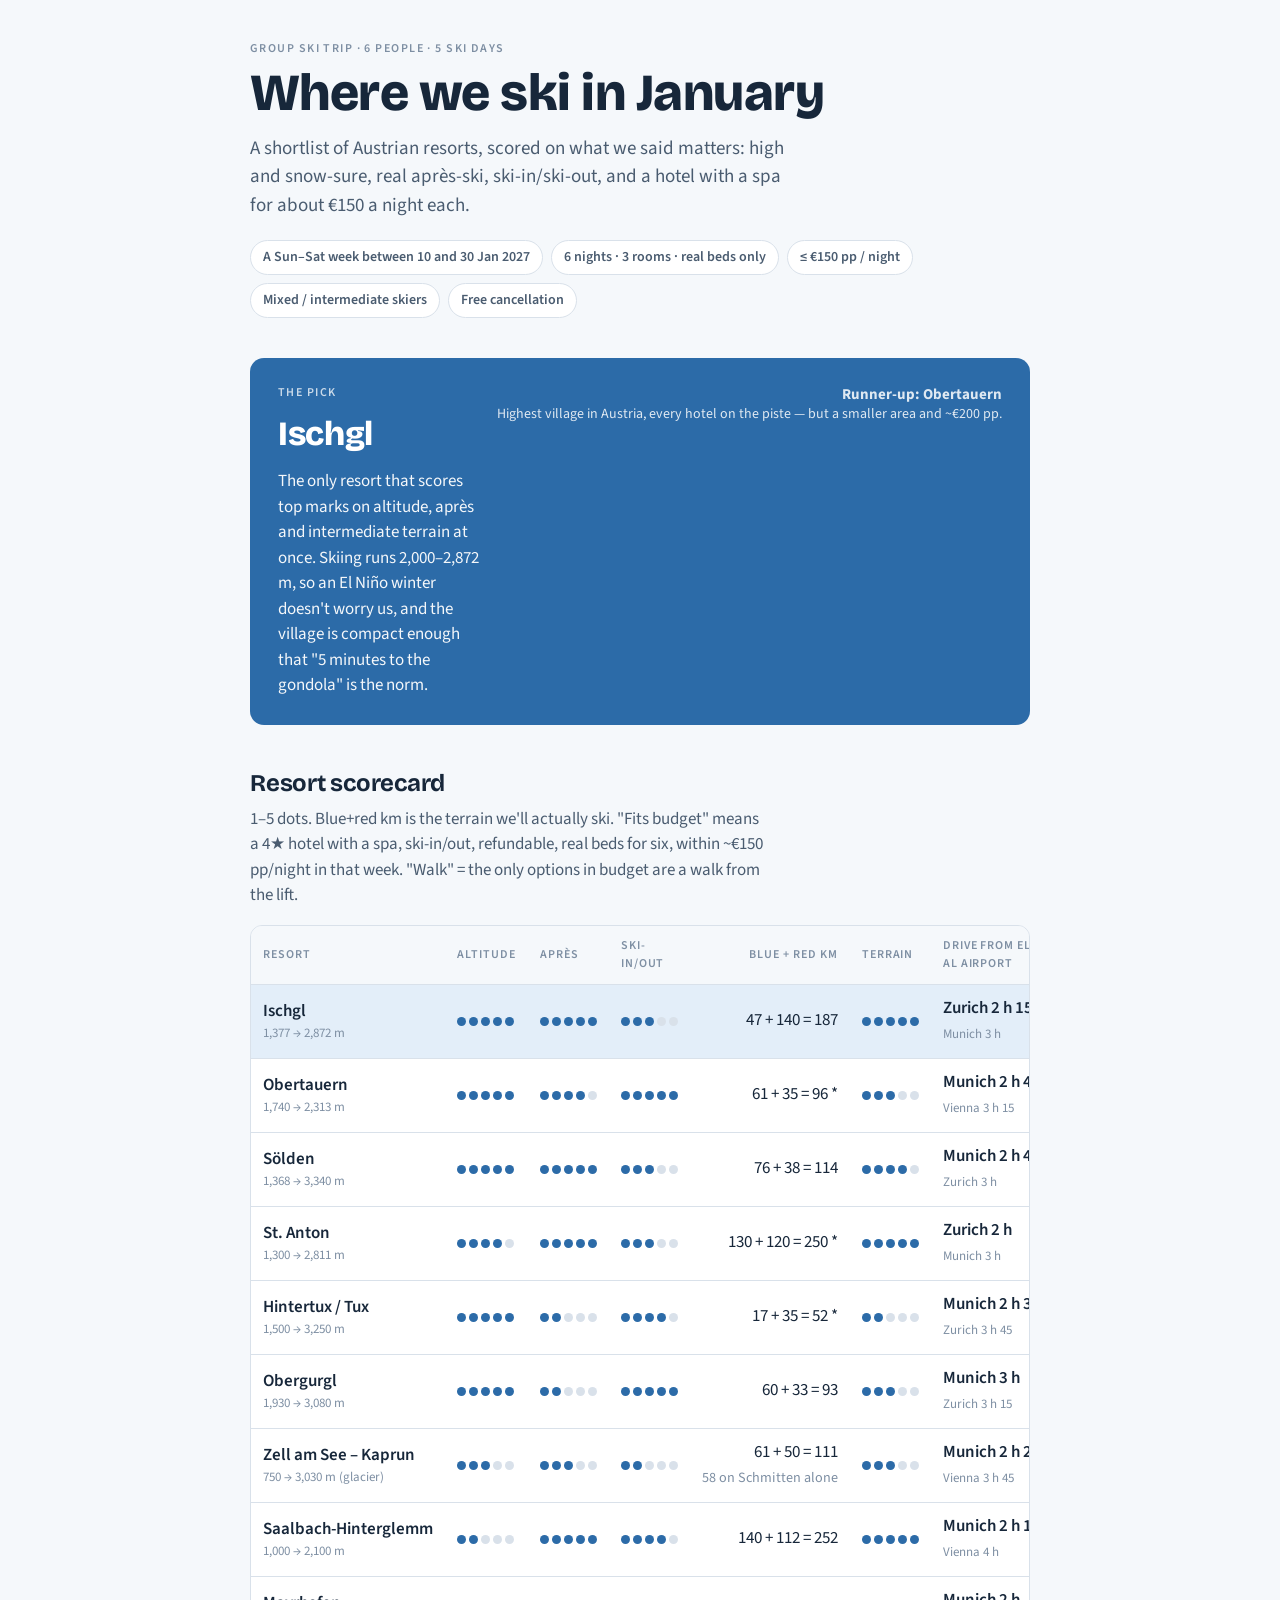
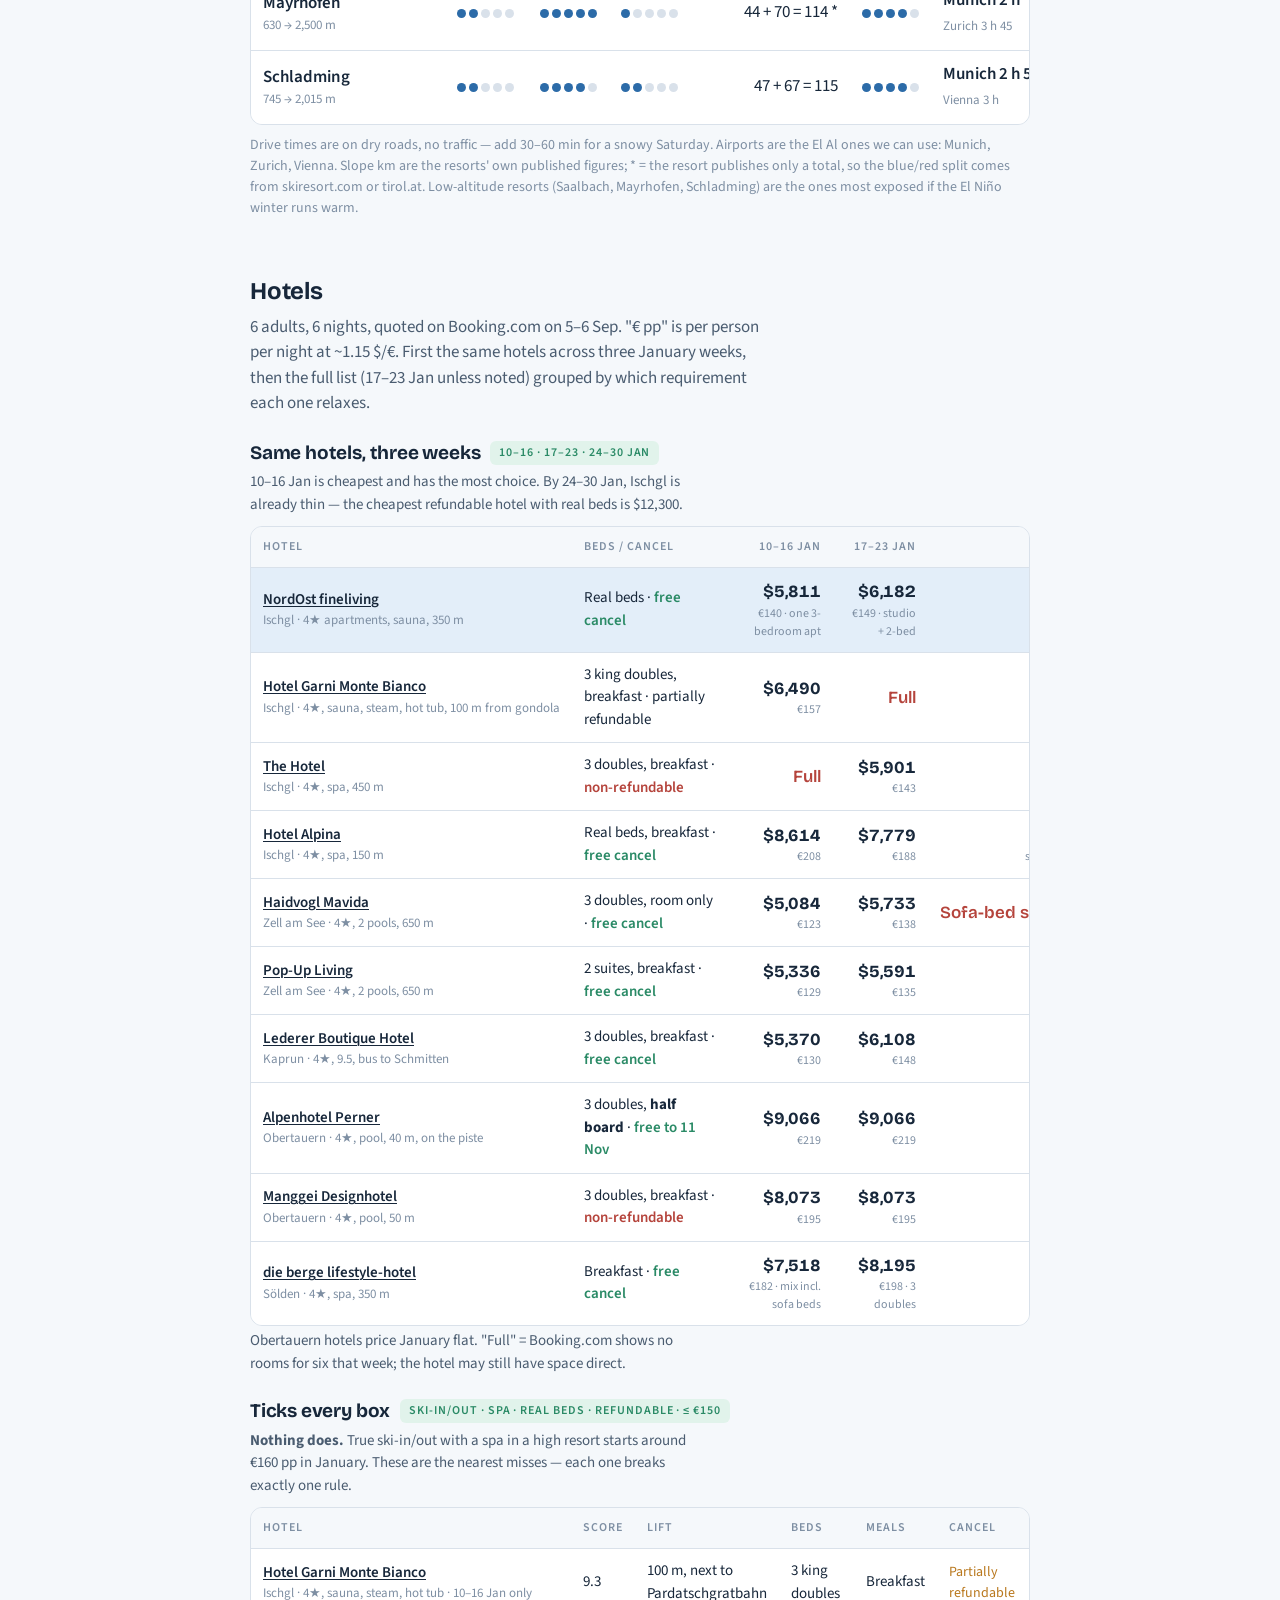
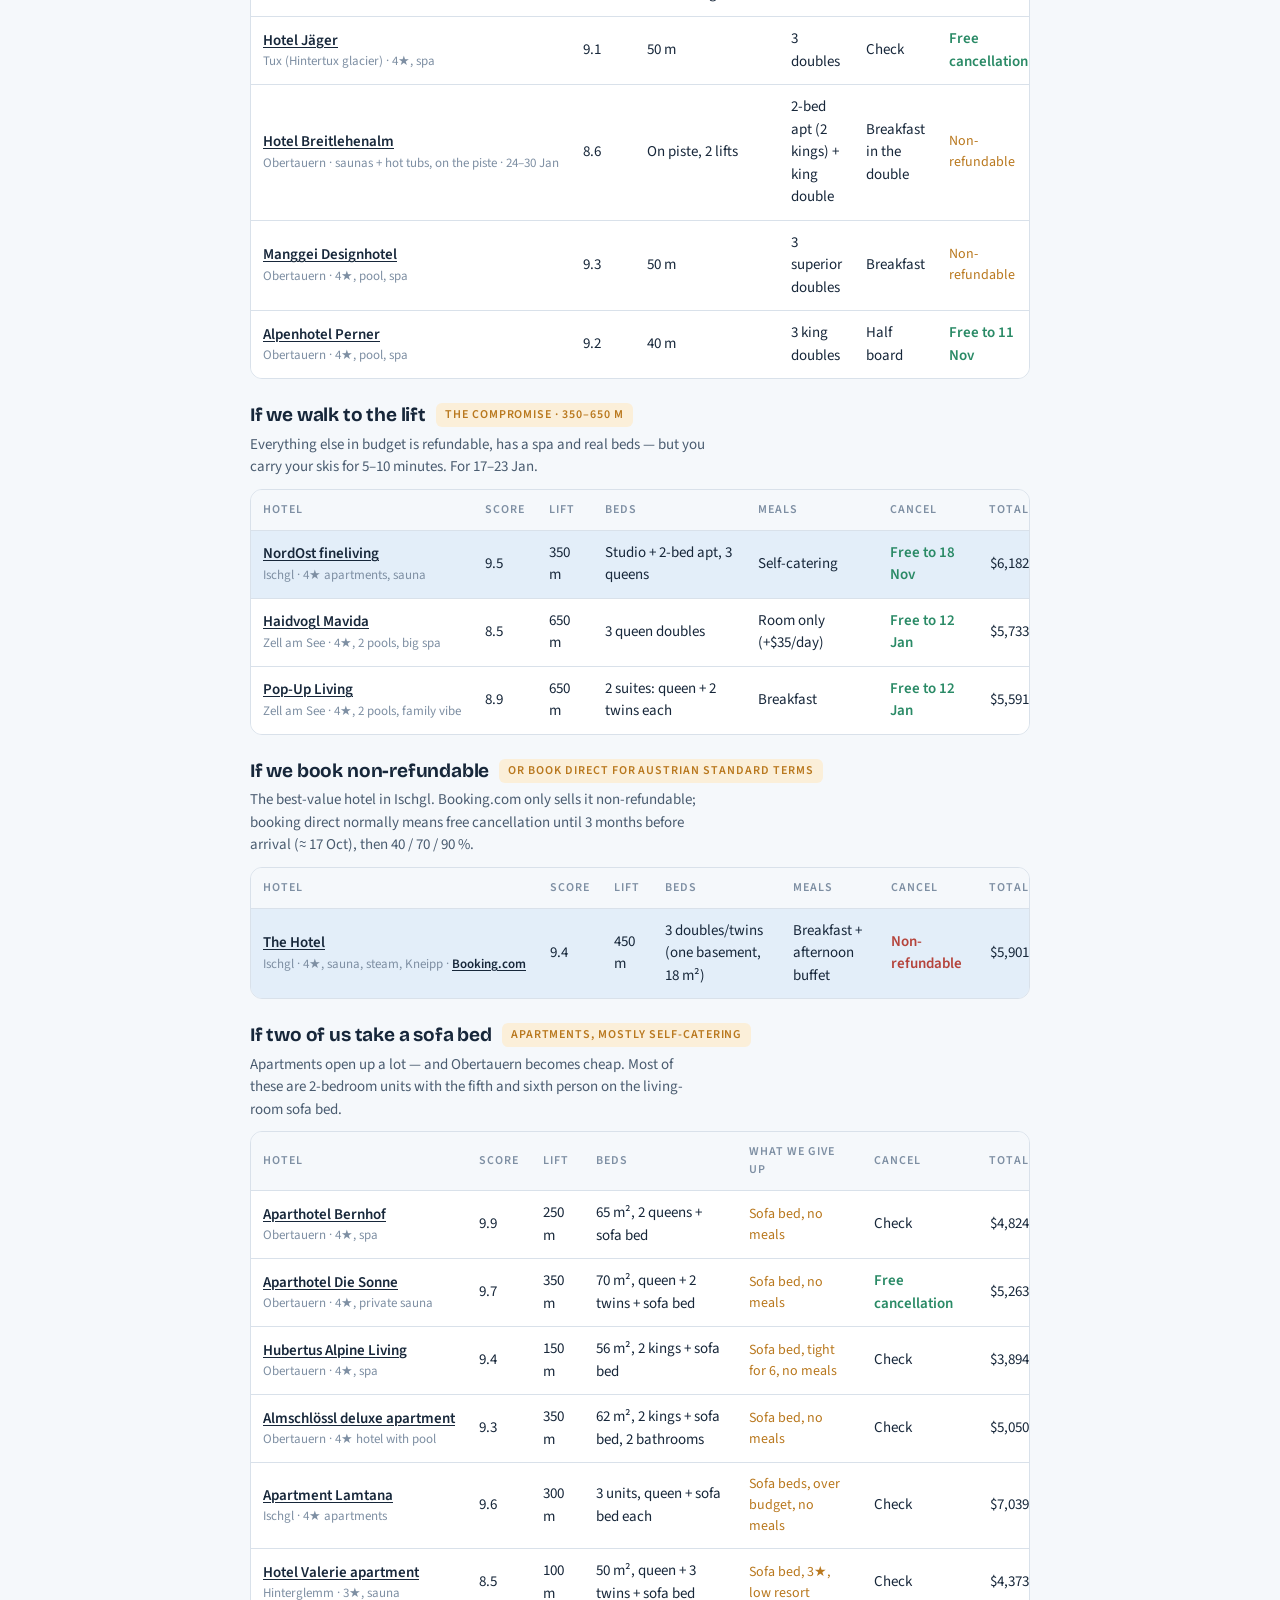
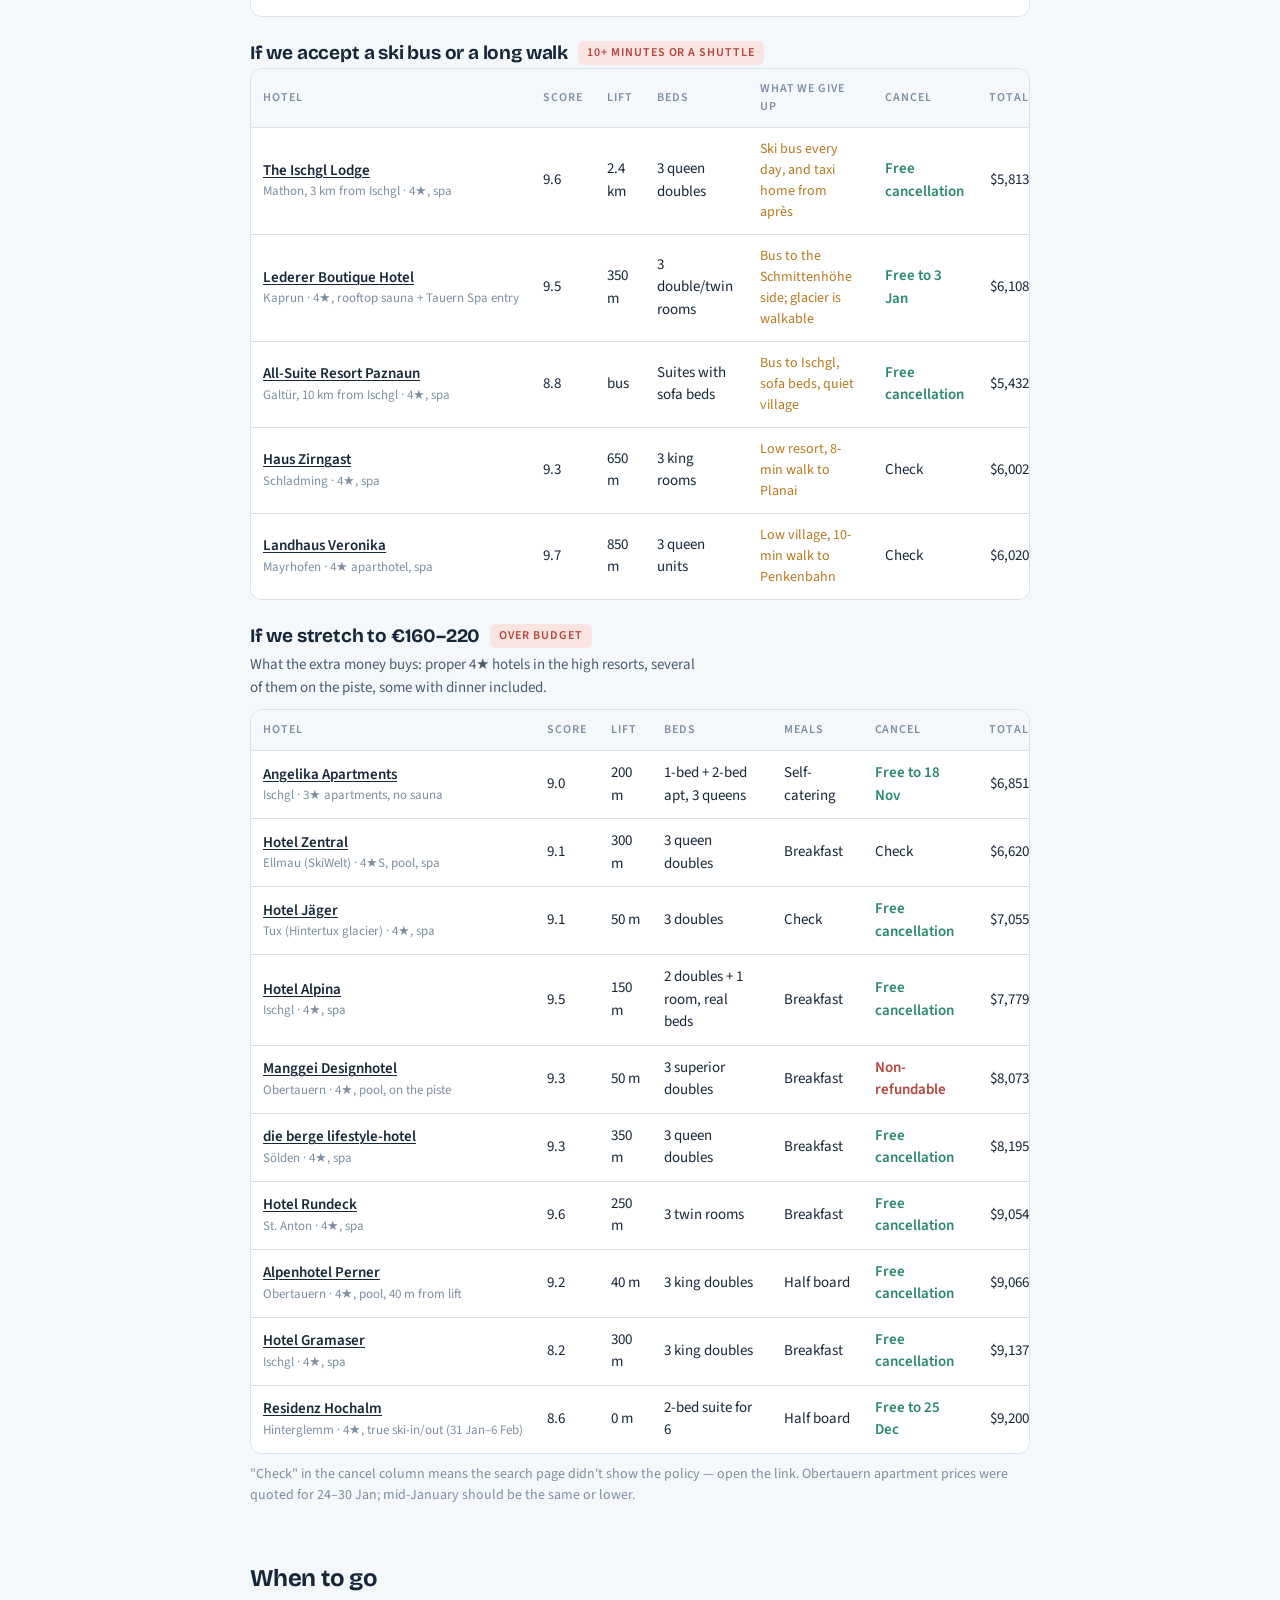
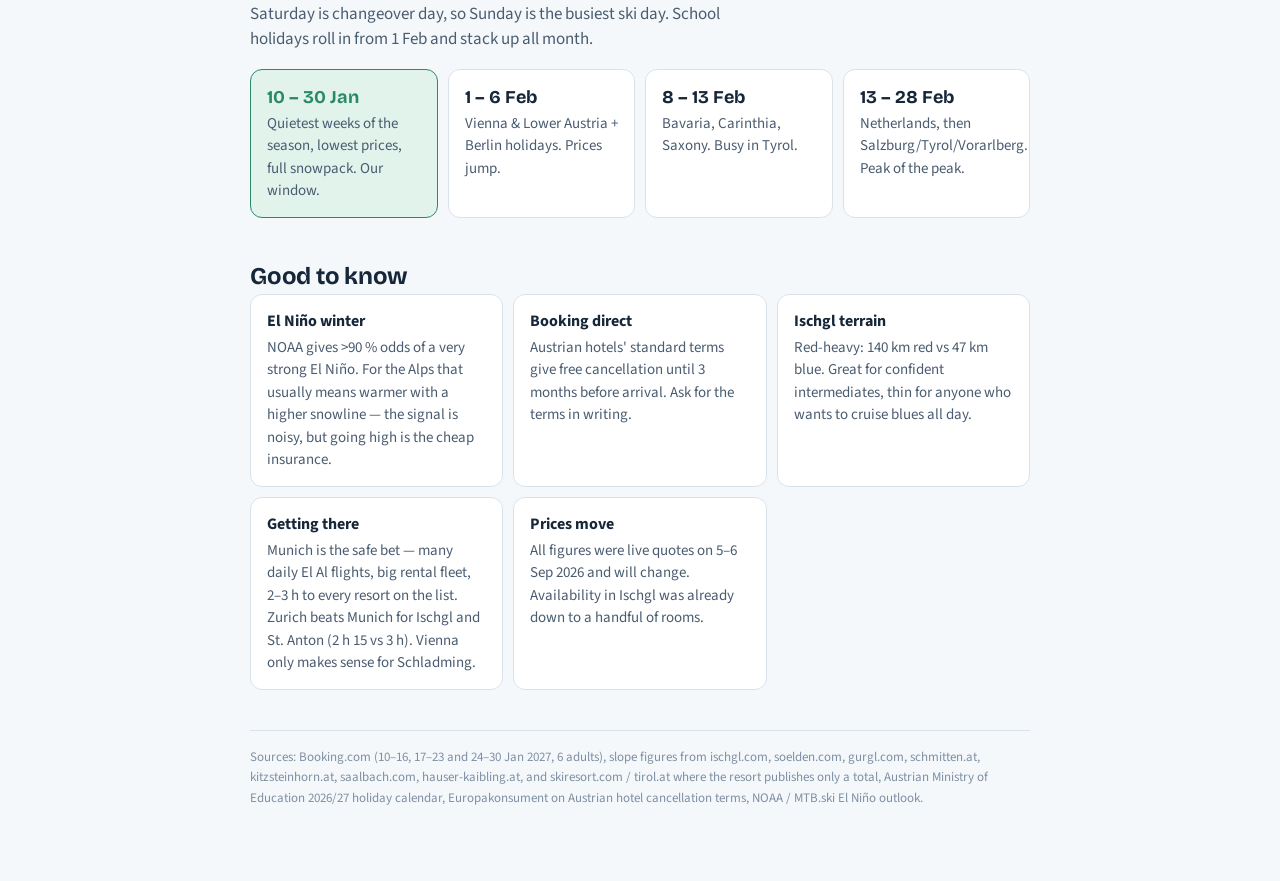
==== commit 5264b9d2: "Fix: ticks-every-box means true ski-in/out, not walk to lift" ====
--- a/index.html
+++ b/index.html
@@ -193,7 +193,7 @@
   <header>
     <div class="eyebrow">Group ski trip · 6 people · 5 ski days</div>
     <h1>Where we ski in January</h1>
-    <p class="lede">A shortlist of Austrian resorts, scored on what we said matters: high and snow-sure, real après-ski, walk to the lift, and a hotel with a spa for about €150 a night each.</p>
+    <p class="lede">A shortlist of Austrian resorts, scored on what we said matters: high and snow-sure, real après-ski, ski-in/ski-out, and a hotel with a spa for about €150 a night each.</p>
     <div class="chips">
       <span class="chip">A Sun–Sat week between 10 and 30 Jan 2027</span>
       <span class="chip">6 nights · 3 rooms · real beds only</span>
@@ -217,7 +217,7 @@
 
   <section>
     <h2>Resort scorecard</h2>
-    <p class="sub">1–5 dots. Blue+red km is the terrain we'll actually ski. "Fits budget" means a 4★ hotel with a spa, refundable, real beds for six, within ~€150 pp/night in that week.</p>
+    <p class="sub">1–5 dots. Blue+red km is the terrain we'll actually ski. "Fits budget" means a 4★ hotel with a spa, ski-in/out, refundable, real beds for six, within ~€150 pp/night in that week. "Walk" = the only options in budget are a walk from the lift.</p>
     <div class="scroll">
       <table>
         <thead>
@@ -241,7 +241,7 @@
             <td class="num">47 + 140 = 187</td>
             <td><span class="pips"><i class="on"></i><i class="on"></i><i class="on"></i><i class="on"></i><i class="on"></i></span></td>
             <td class="drive"><b>Zurich 2 h 15</b><small>Munich 3 h</small></td>
-            <td><span class="fit ok">Yes, 10–23 Jan</span></td>
+            <td><span class="fit mid">Walk 350 m, 10–23 Jan</span></td>
           </tr>
           <tr>
             <td class="name">Obertauern<small>1,740 → 2,313 m</small></td>
@@ -301,7 +301,7 @@
             <td class="num">61 + 50 = 111<br><small style="color:var(--ink-3)">58 on Schmitten alone</small></td>
             <td><span class="pips"><i class="on"></i><i class="on"></i><i class="on"></i><i></i><i></i></span></td>
             <td class="drive"><b>Munich 2 h 20</b><small>Vienna 3 h 45</small></td>
-            <td><span class="fit ok">Yes, refundable</span></td>
+            <td><span class="fit mid">Walk 650 m</span></td>
           </tr>
           <tr>
             <td class="name">Saalbach-Hinterglemm<small>1,000 → 2,100 m</small></td>
@@ -365,8 +365,23 @@
     </div>
 
     <div class="group">
-      <h3>Ticks every box <span class="tag ok">Spa · walk to lift · real beds · refundable · ≤ €150</span></h3>
-      <p>For 17–23 Jan. Only three, and the Ischgl one is apartments with a sauna rather than a hotel. Go a week earlier (10–16 Jan) and Ischgl adds Garni Monte Bianco — see the week table above.</p>
+      <h3>Ticks every box <span class="tag ok">Ski-in/out · spa · real beds · refundable · ≤ €150</span></h3>
+      <p><b>Nothing does.</b> True ski-in/out with a spa in a high resort starts around €160 pp in January. These are the nearest misses — each one breaks exactly one rule.</p>
+      <div class="scroll"><table class="ht">
+        <thead><tr><th>Hotel</th><th>Score</th><th>Lift</th><th>Beds</th><th>Meals</th><th>Cancel</th><th class="num">Total</th><th class="num">€ pp</th></tr></thead>
+        <tbody>
+          <tr><td class="name"><a href="https://www.booking.com/hotel/at/garni-monte-bianco2.html?checkin=2027-01-10&checkout=2027-01-16&group_adults=6&no_rooms=3&group_children=0">Hotel Garni Monte Bianco</a><small>Ischgl · 4★, sauna, steam, hot tub · 10–16 Jan only</small></td><td>9.3</td><td>100 m, next to Pardatschgratbahn</td><td>3 king doubles</td><td>Breakfast</td><td class="give">Partially refundable</td><td class="num">$6,490</td><td class="eur">€157<small>over by €7</small></td></tr>
+          <tr><td class="name"><a href="https://www.booking.com/searchresults.html?ss=Hotel+J%C3%A4ger+Tux&checkin=2027-01-17&checkout=2027-01-23&group_adults=6&no_rooms=3&group_children=0">Hotel Jäger</a><small>Tux (Hintertux glacier) · 4★, spa</small></td><td>9.1</td><td>50 m</td><td>3 doubles</td><td>Check</td><td class="yes">Free cancellation</td><td class="num">$7,055</td><td class="eur">€170<small>over by €20, quiet après</small></td></tr>
+          <tr><td class="name"><a href="https://www.booking.com/hotel/at/breitlehenalm-gmbh.html?checkin=2027-01-24&checkout=2027-01-30&group_adults=6&no_rooms=3&group_children=0">Hotel Breitlehenalm</a><small>Obertauern · saunas + hot tubs, on the piste · 24–30 Jan</small></td><td>8.6</td><td>On piste, 2 lifts</td><td>2-bed apt (2 kings) + king double</td><td>Breakfast in the double</td><td class="give">Non-refundable</td><td class="num">$6,888</td><td class="eur">€166<small>over by €16</small></td></tr>
+          <tr><td class="name"><a href="https://www.booking.com/hotel/at/manggei-designhotel.html?checkin=2027-01-17&checkout=2027-01-23&group_adults=6&no_rooms=3&group_children=0">Manggei Designhotel</a><small>Obertauern · 4★, pool, spa</small></td><td>9.3</td><td>50 m</td><td>3 superior doubles</td><td>Breakfast</td><td class="give">Non-refundable</td><td class="num">$8,073</td><td class="eur">€195</td></tr>
+          <tr><td class="name"><a href="https://www.booking.com/hotel/at/alpenhotel-perner.html?checkin=2027-01-17&checkout=2027-01-23&group_adults=6&no_rooms=3&group_children=0">Alpenhotel Perner</a><small>Obertauern · 4★, pool, spa</small></td><td>9.2</td><td>40 m</td><td>3 king doubles</td><td>Half board</td><td class="yes">Free to 11 Nov</td><td class="num">$9,066</td><td class="eur">€219<small>dinner included</small></td></tr>
+        </tbody>
+      </table></div>
+    </div>
+
+    <div class="group">
+      <h3>If we walk to the lift <span class="tag mid">the compromise · 350–650 m</span></h3>
+      <p>Everything else in budget is refundable, has a spa and real beds — but you carry your skis for 5–10 minutes. For 17–23 Jan.</p>
       <div class="scroll"><table class="ht">
         <thead><tr><th>Hotel</th><th>Score</th><th>Lift</th><th>Beds</th><th>Meals</th><th>Cancel</th><th class="num">Total</th><th class="num">€ pp</th></tr></thead>
         <tbody>
@@ -405,7 +420,7 @@
     </div>
 
     <div class="group">
-      <h3>If we accept a ski bus or a longer walk <span class="tag mid">10+ minutes or a shuttle</span></h3>
+      <h3>If we accept a ski bus or a long walk <span class="tag no">10+ minutes or a shuttle</span></h3>
       <div class="scroll"><table class="ht">
         <thead><tr><th>Hotel</th><th>Score</th><th>Lift</th><th>Beds</th><th>What we give up</th><th>Cancel</th><th class="num">Total</th><th class="num">€ pp</th></tr></thead>
         <tbody>
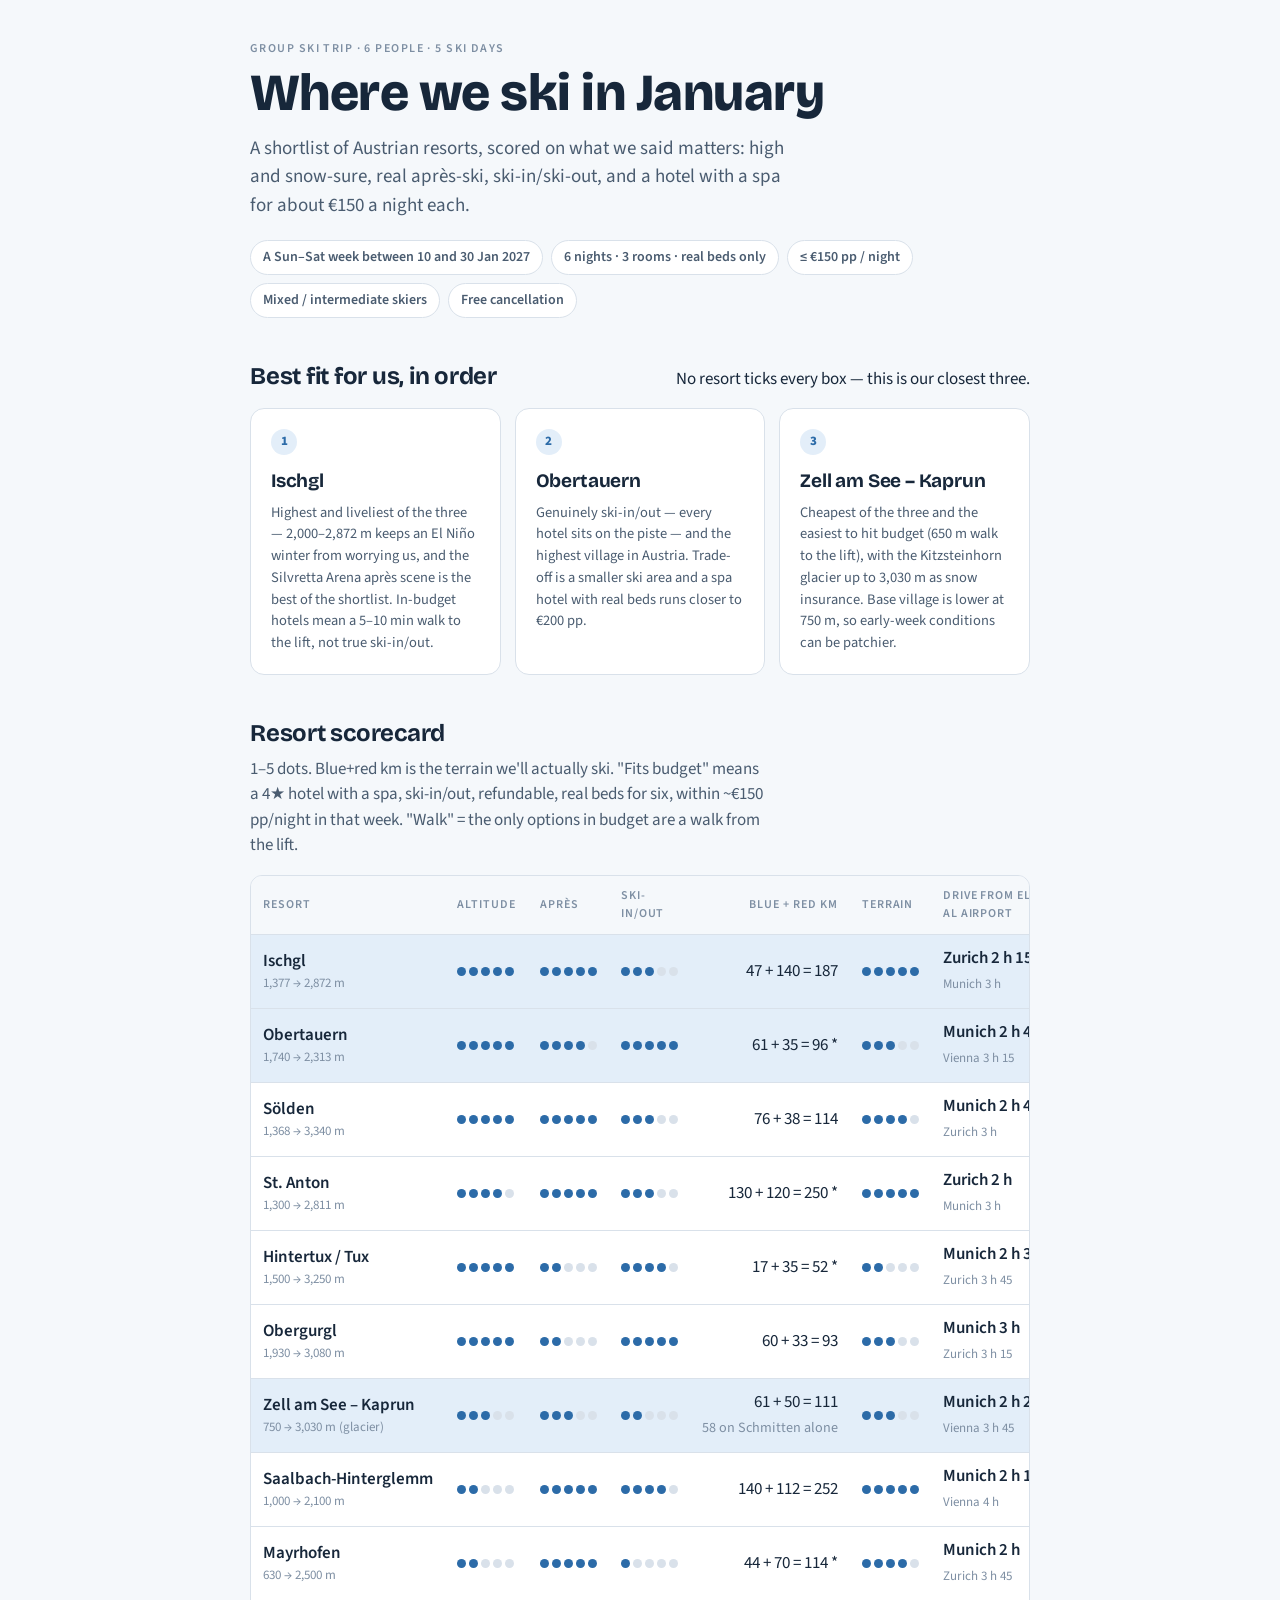
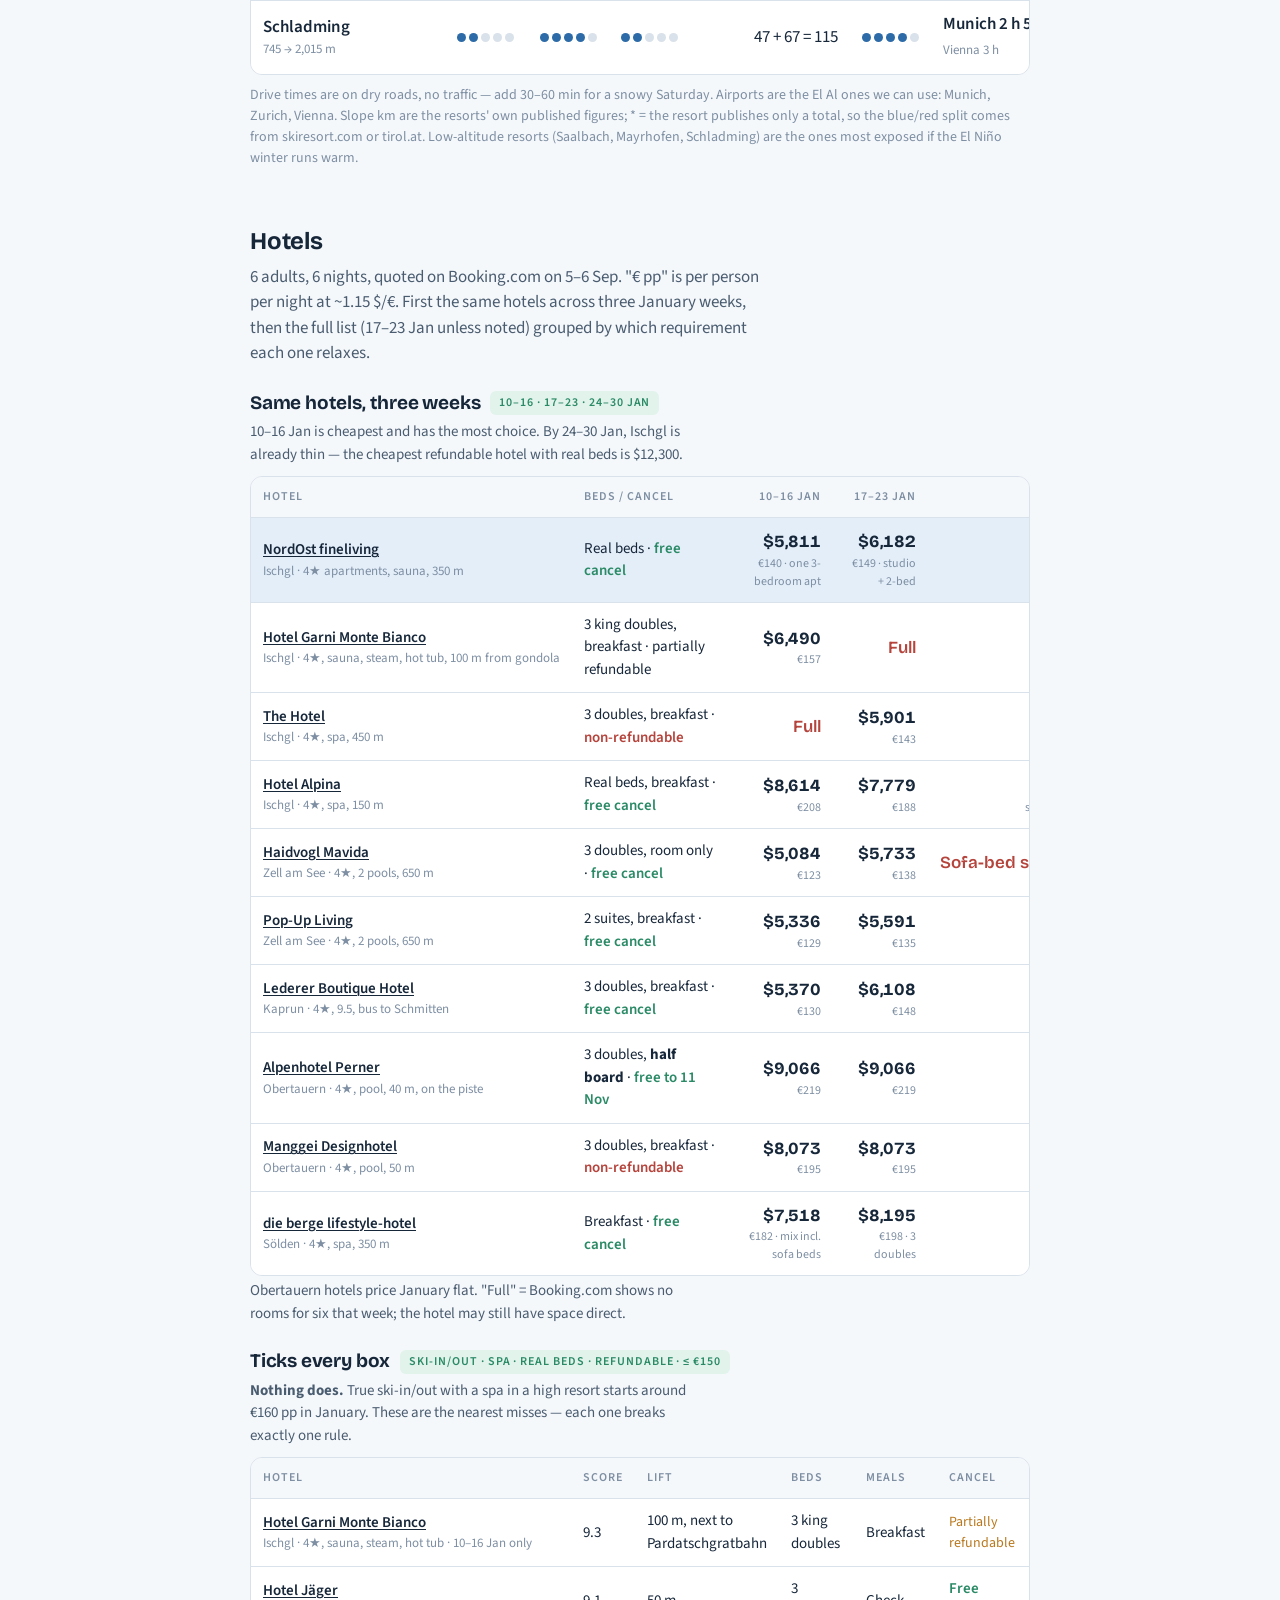
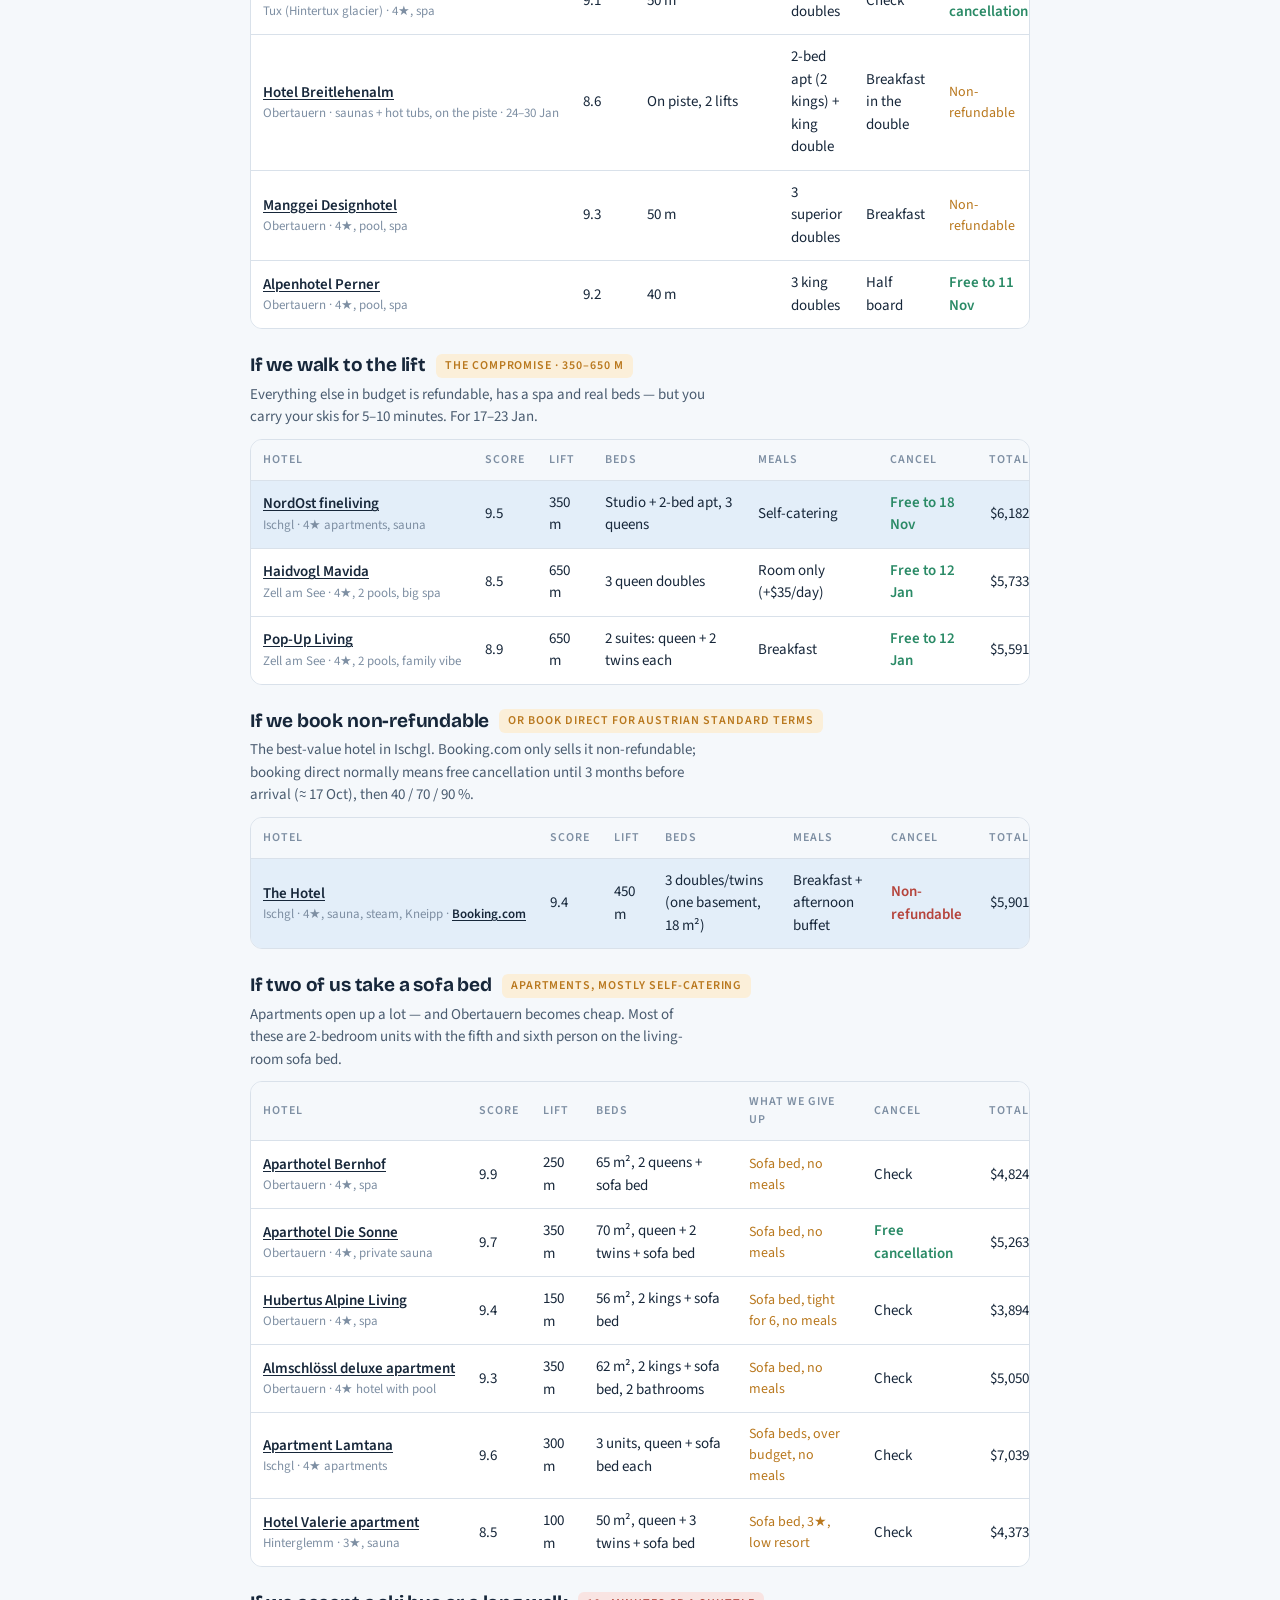
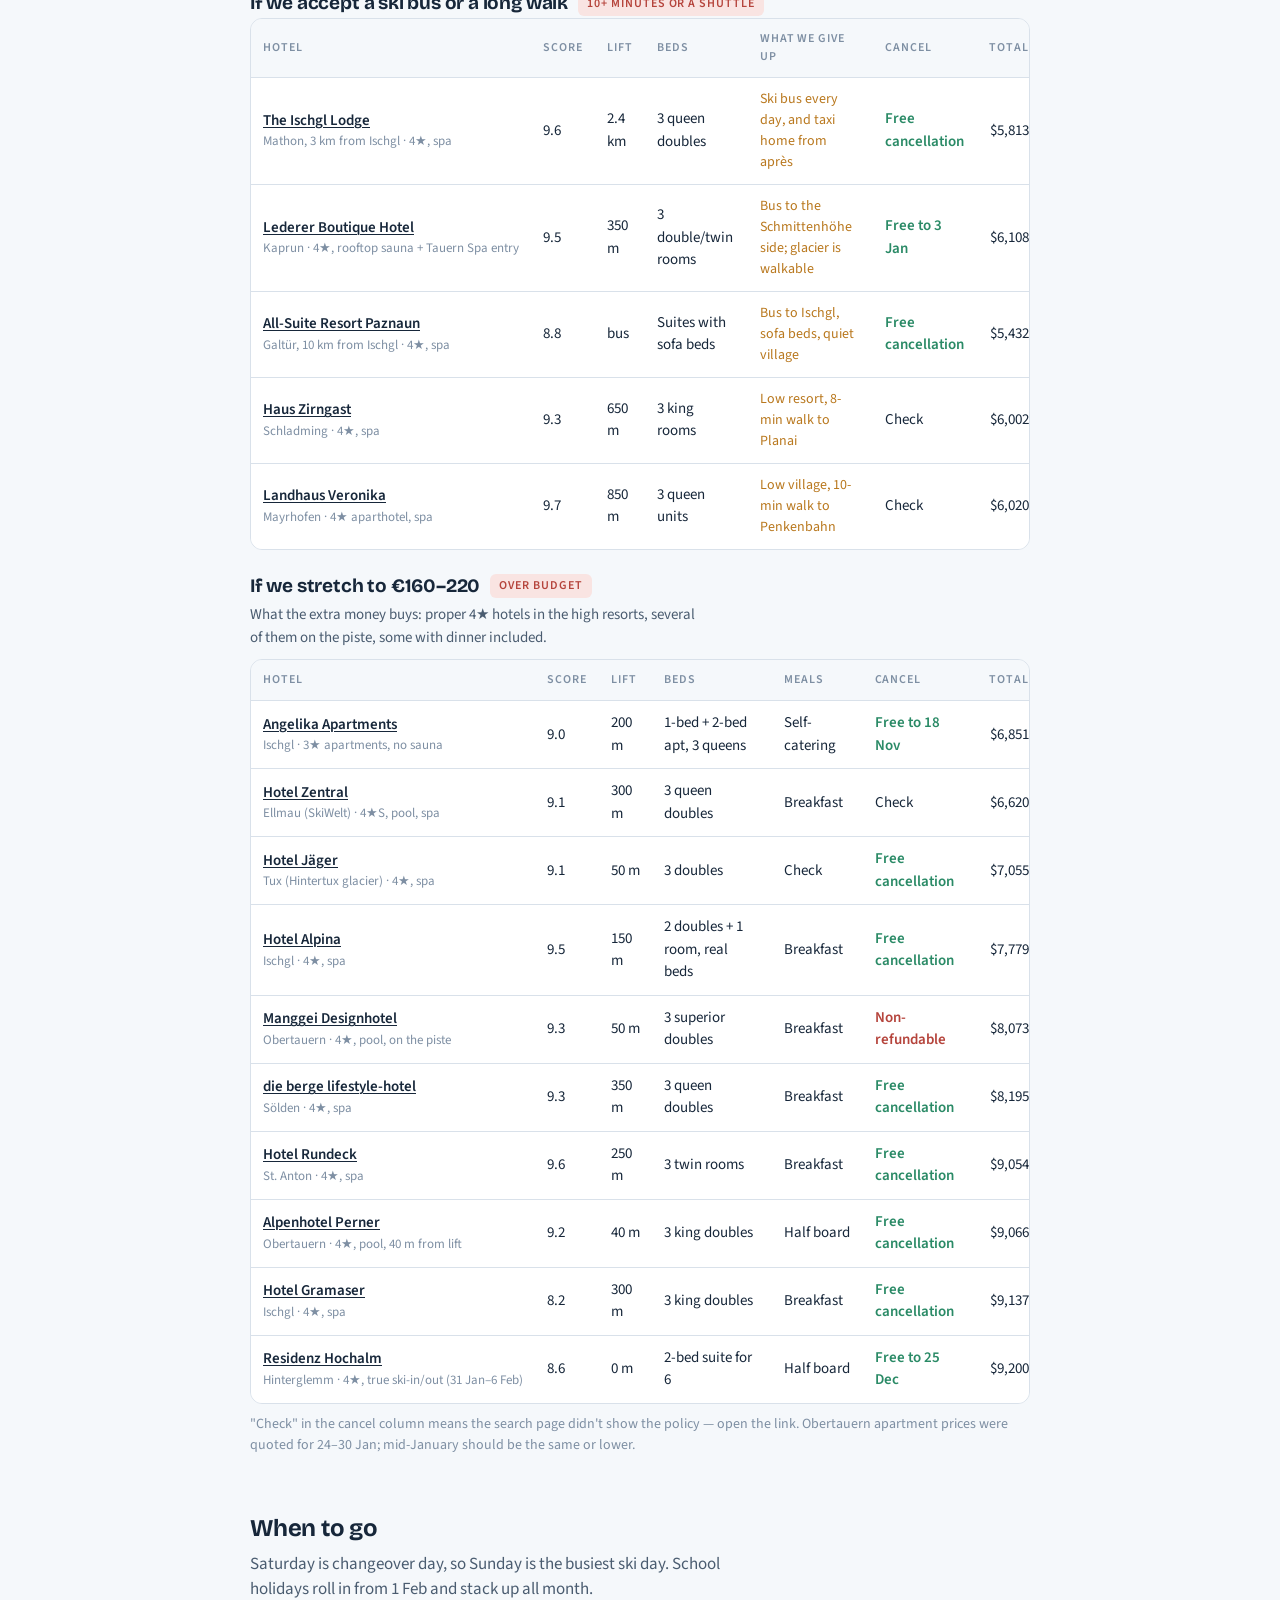
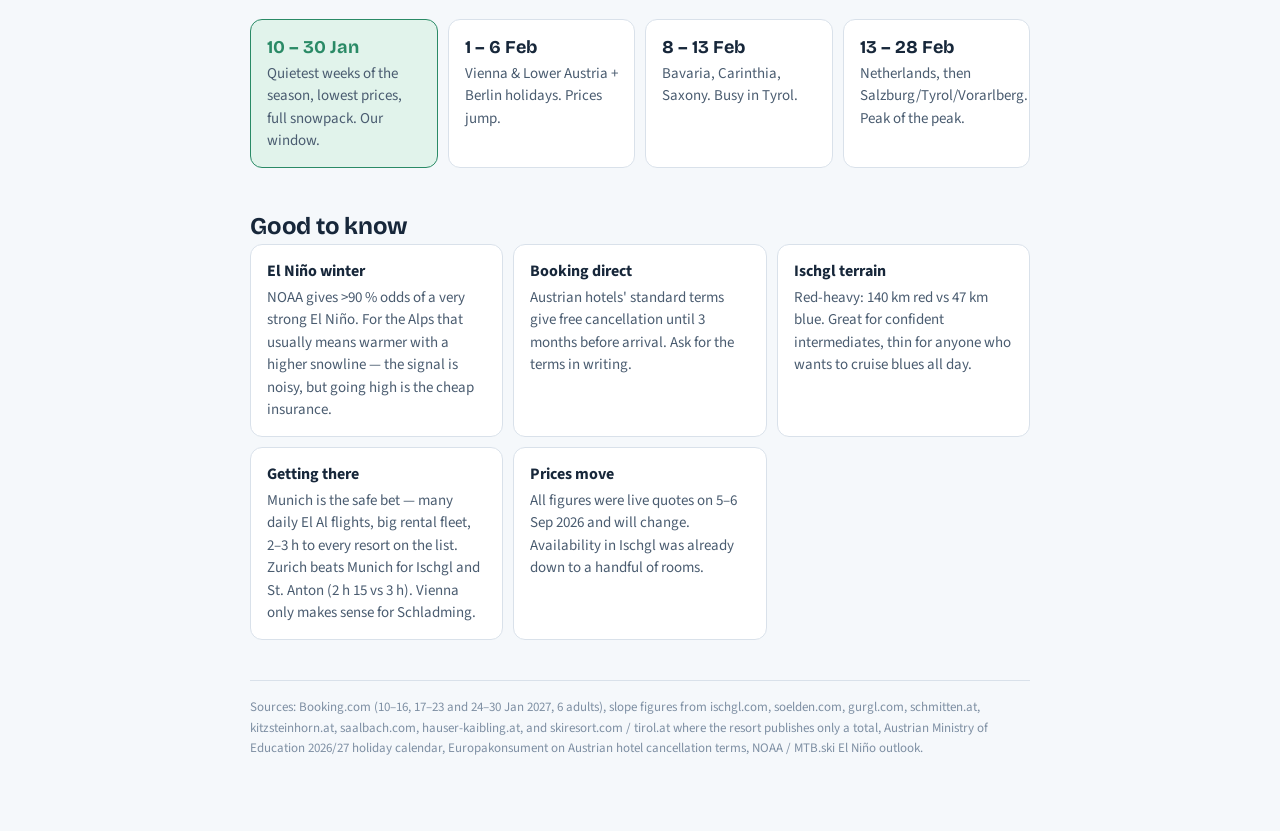
==== commit 766b9160: "Replace single verdict with a modest top-3 (Ischgl, Obertauern, Zell am See)" ====
--- a/index.html
+++ b/index.html
@@ -3,7 +3,7 @@
 <head>
 <meta charset="utf-8">
 <meta name="viewport" content="width=device-width, initial-scale=1">
-<link rel="icon" href="data:image/svg+xml,%3Csvg xmlns=%27http://www.w3.org/2000/svg%27 viewBox=%270 0 100 100%27%3E%3Ctext y=%27.9em%27 font-size=%2790%27%3E%E2%9B%B7%3C/text%3E%3C/svg%3E">
+<link rel="icon" href="data:image/svg+xml,%3Csvg xmlns='http://www.w3.org/2000/svg' viewBox='0 0 100 100'%3E%3Ctext y='.9em' font-size='90'%3E%E2%9B%B7%3C/text%3E%3C/svg%3E">
 <title>Alps Ski Trip 2027</title>
 <link rel="preconnect" href="https://fonts.googleapis.com">
 <link rel="stylesheet" href="https://fonts.googleapis.com/css2?family=Bricolage+Grotesque:opsz,wght@12..96,500;12..96,700;12..96,800&family=Source+Sans+3:ital,wght@0,400;0,600;1,400&display=swap">
@@ -95,18 +95,14 @@
   .chips { display: flex; flex-wrap: wrap; gap: 8px; margin-top: 20px; }
   .chip { font-size: 14px; font-weight: 600; padding: 6px 12px; border-radius: 999px; background: var(--surface); border: 1px solid var(--line); color: var(--ink-2); }
 
-  /* Verdict */
-  .verdict {
-    background: var(--accent); color: var(--accent-ink);
-    border-radius: 14px; padding: 26px 28px;
-    display: grid; grid-template-columns: 1fr auto; gap: 18px; align-items: start;
-  }
-  .verdict .eyebrow { color: var(--accent-ink); opacity: .75; }
-  .verdict h2 { font-size: 34px; font-weight: 800; margin-top: 6px; }
-  .verdict p { margin: 10px 0 0; max-width: 58ch; opacity: .95; }
-  .verdict .alt { font-size: 14px; text-align: right; opacity: .85; line-height: 1.4; }
-  .verdict .alt strong { display: block; font-size: 15px; opacity: 1; }
-  @media (max-width: 560px) { .verdict { grid-template-columns: 1fr; } .verdict .alt { text-align: left; } }
+  /* Top 3 */
+  .top3-head { display: flex; align-items: baseline; justify-content: space-between; gap: 12px; flex-wrap: wrap; }
+  .top3 { display: grid; grid-template-columns: repeat(3, 1fr); gap: 14px; margin-top: 14px; }
+  .top3 .card { background: var(--surface); border: 1px solid var(--line); border-radius: 14px; padding: 20px; }
+  .top3 .rank { width: 26px; height: 26px; border-radius: 50%; background: var(--accent-soft); color: var(--accent); font-weight: 800; font-size: 13px; display: flex; align-items: center; justify-content: center; }
+  .top3 h3 { font-size: 19px; margin: 12px 0 6px; }
+  .top3 p { color: var(--ink-2); font-size: 14.5px; margin: 0; }
+  @media (max-width: 700px) { .top3 { grid-template-columns: 1fr; } }
 
   section h2 { font-size: 24px; font-weight: 700; }
   section > p.sub { color: var(--ink-2); margin: 6px 0 16px; max-width: 65ch; }
@@ -185,7 +181,6 @@
   footer { font-size: 13px; color: var(--ink-3); border-top: 1px solid var(--line); padding-top: 16px; line-height: 1.6; }
 </style>
 
-<style>img{max-width:100%}[hidden]{display:none!important}</style>
 </head>
 <body>
 <div class="page">
@@ -203,17 +198,29 @@
     </div>
   </header>
 
-  <div class="verdict">
-    <div>
-      <div class="eyebrow">The pick</div>
-      <h2>Ischgl</h2>
-      <p>The only resort that scores top marks on altitude, après and intermediate terrain at once. Skiing runs 2,000–2,872 m, so an El Niño winter doesn't worry us, and the village is compact enough that "5 minutes to the gondola" is the norm.</p>
-    </div>
-    <div class="alt">
-      <strong>Runner-up: Obertauern</strong>
-      Highest village in Austria, every hotel on the piste — but a smaller area and ~€200 pp.
-    </div>
-  </div>
+  <section>
+    <div class="top3-head">
+      <h2>Best fit for us, in order</h2>
+      <p class="sub" style="margin:0;">No resort ticks every box — this is our closest three.</p>
+    </div>
+    <div class="top3">
+      <div class="card">
+        <div class="rank">1</div>
+        <h3>Ischgl</h3>
+        <p>Highest and liveliest of the three — 2,000–2,872 m keeps an El Niño winter from worrying us, and the Silvretta Arena après scene is the best of the shortlist. In-budget hotels mean a 5–10 min walk to the lift, not true ski-in/out.</p>
+      </div>
+      <div class="card">
+        <div class="rank">2</div>
+        <h3>Obertauern</h3>
+        <p>Genuinely ski-in/out — every hotel sits on the piste — and the highest village in Austria. Trade-off is a smaller ski area and a spa hotel with real beds runs closer to €200 pp.</p>
+      </div>
+      <div class="card">
+        <div class="rank">3</div>
+        <h3>Zell am See – Kaprun</h3>
+        <p>Cheapest of the three and the easiest to hit budget (650 m walk to the lift), with the Kitzsteinhorn glacier up to 3,030 m as snow insurance. Base village is lower at 750 m, so early-week conditions can be patchier.</p>
+      </div>
+    </div>
+  </section>
 
   <section>
     <h2>Resort scorecard</h2>
@@ -243,7 +250,7 @@
             <td class="drive"><b>Zurich 2 h 15</b><small>Munich 3 h</small></td>
             <td><span class="fit mid">Walk 350 m, 10–23 Jan</span></td>
           </tr>
-          <tr>
+          <tr class="pick">
             <td class="name">Obertauern<small>1,740 → 2,313 m</small></td>
             <td><span class="pips"><i class="on"></i><i class="on"></i><i class="on"></i><i class="on"></i><i class="on"></i></span></td>
             <td><span class="pips"><i class="on"></i><i class="on"></i><i class="on"></i><i class="on"></i><i></i></span></td>
@@ -293,7 +300,7 @@
             <td class="drive"><b>Munich 3 h</b><small>Zurich 3 h 15</small></td>
             <td><span class="fit no">€250+ pp</span></td>
           </tr>
-          <tr>
+          <tr class="pick">
             <td class="name">Zell am See – Kaprun<small>750 → 3,030 m (glacier)</small></td>
             <td><span class="pips"><i class="on"></i><i class="on"></i><i class="on"></i><i></i><i></i></span></td>
             <td><span class="pips"><i class="on"></i><i class="on"></i><i class="on"></i><i></i><i></i></span></td>
@@ -482,6 +489,5 @@
   </footer>
 
 </div>
-
 </body>
 </html>
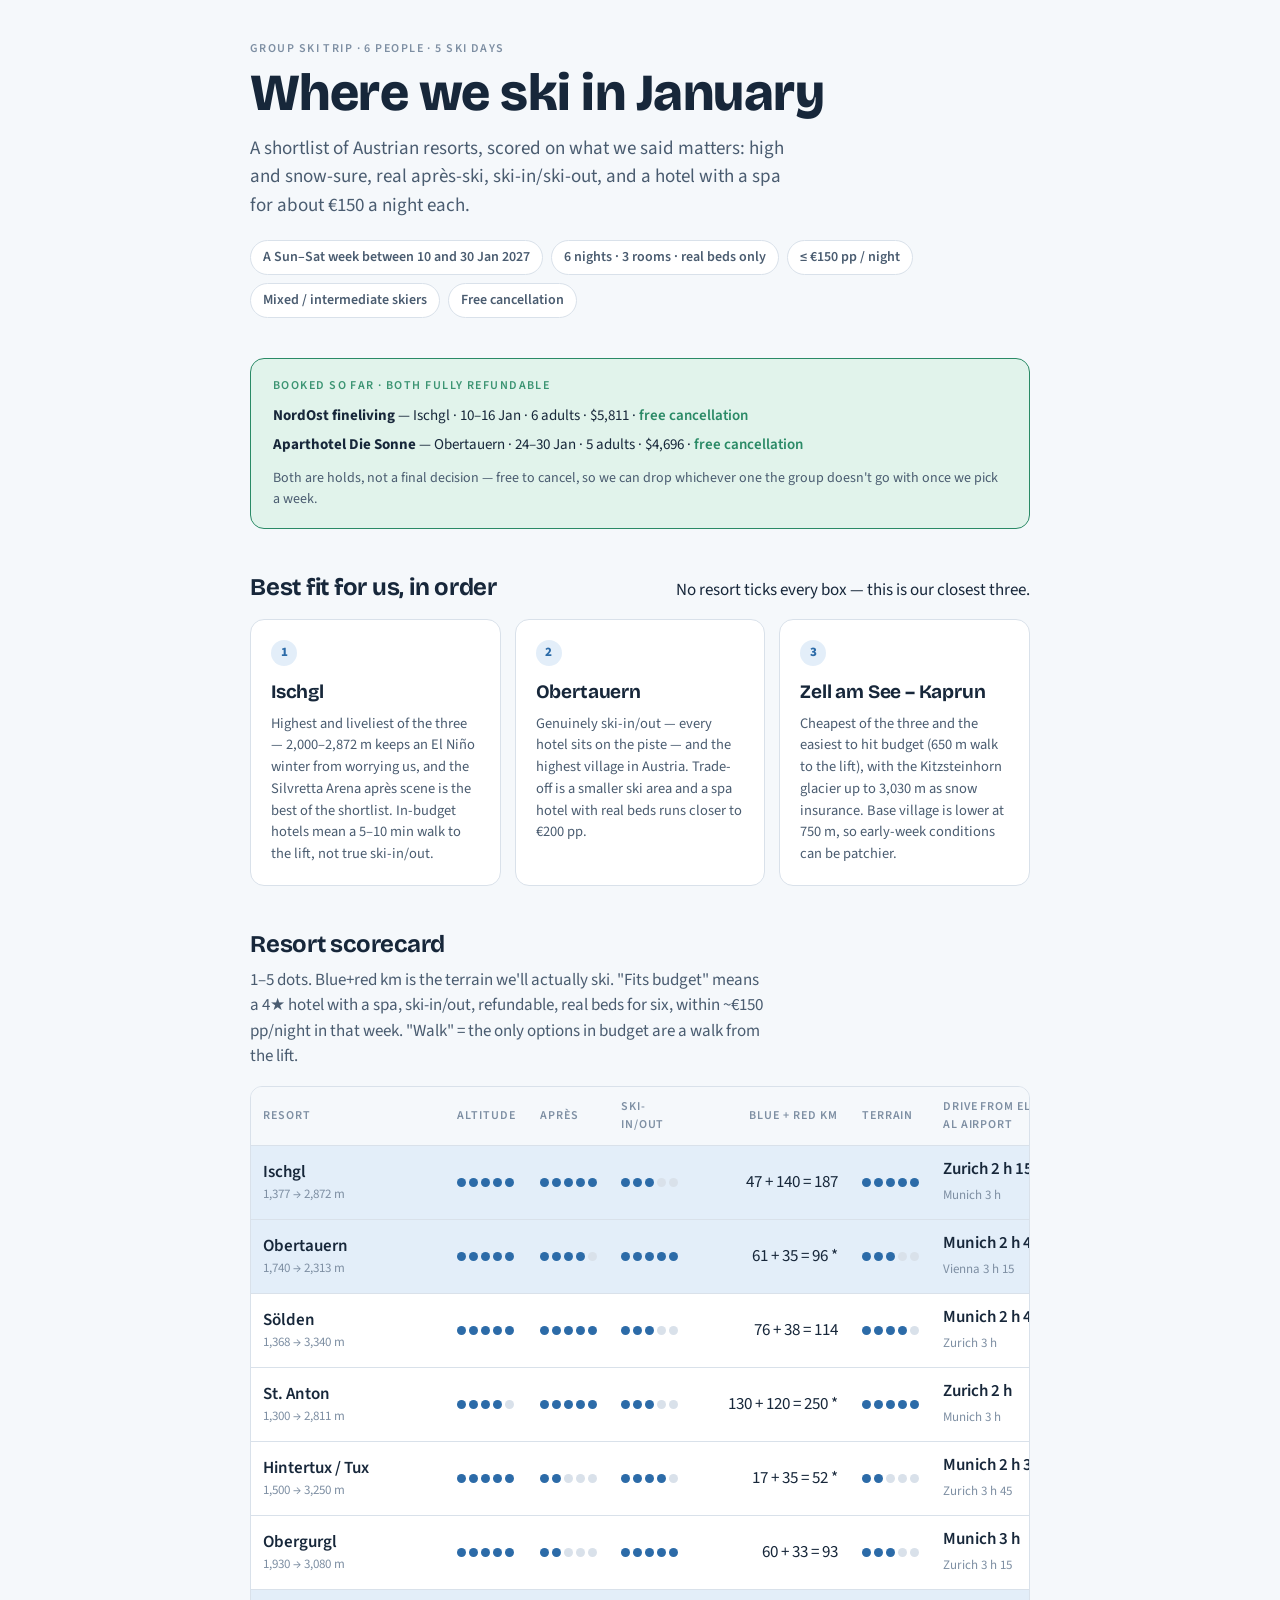
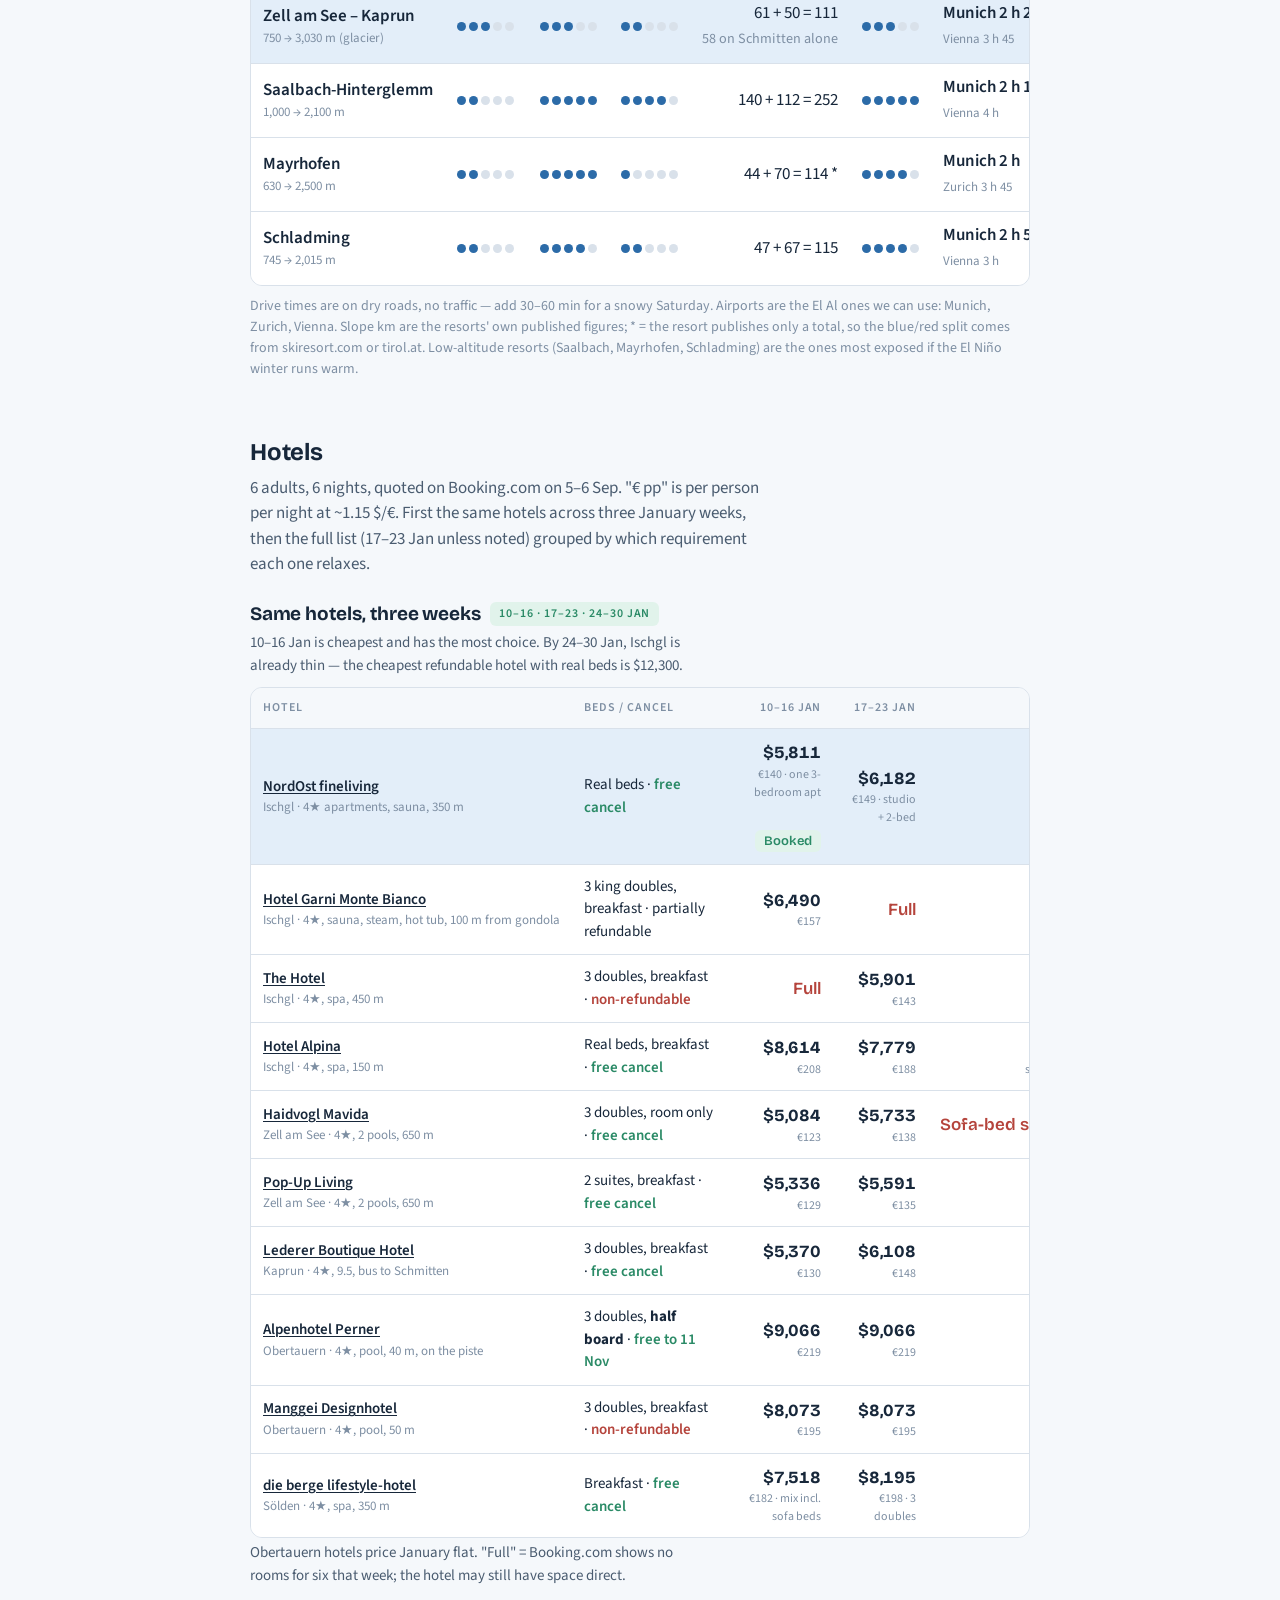
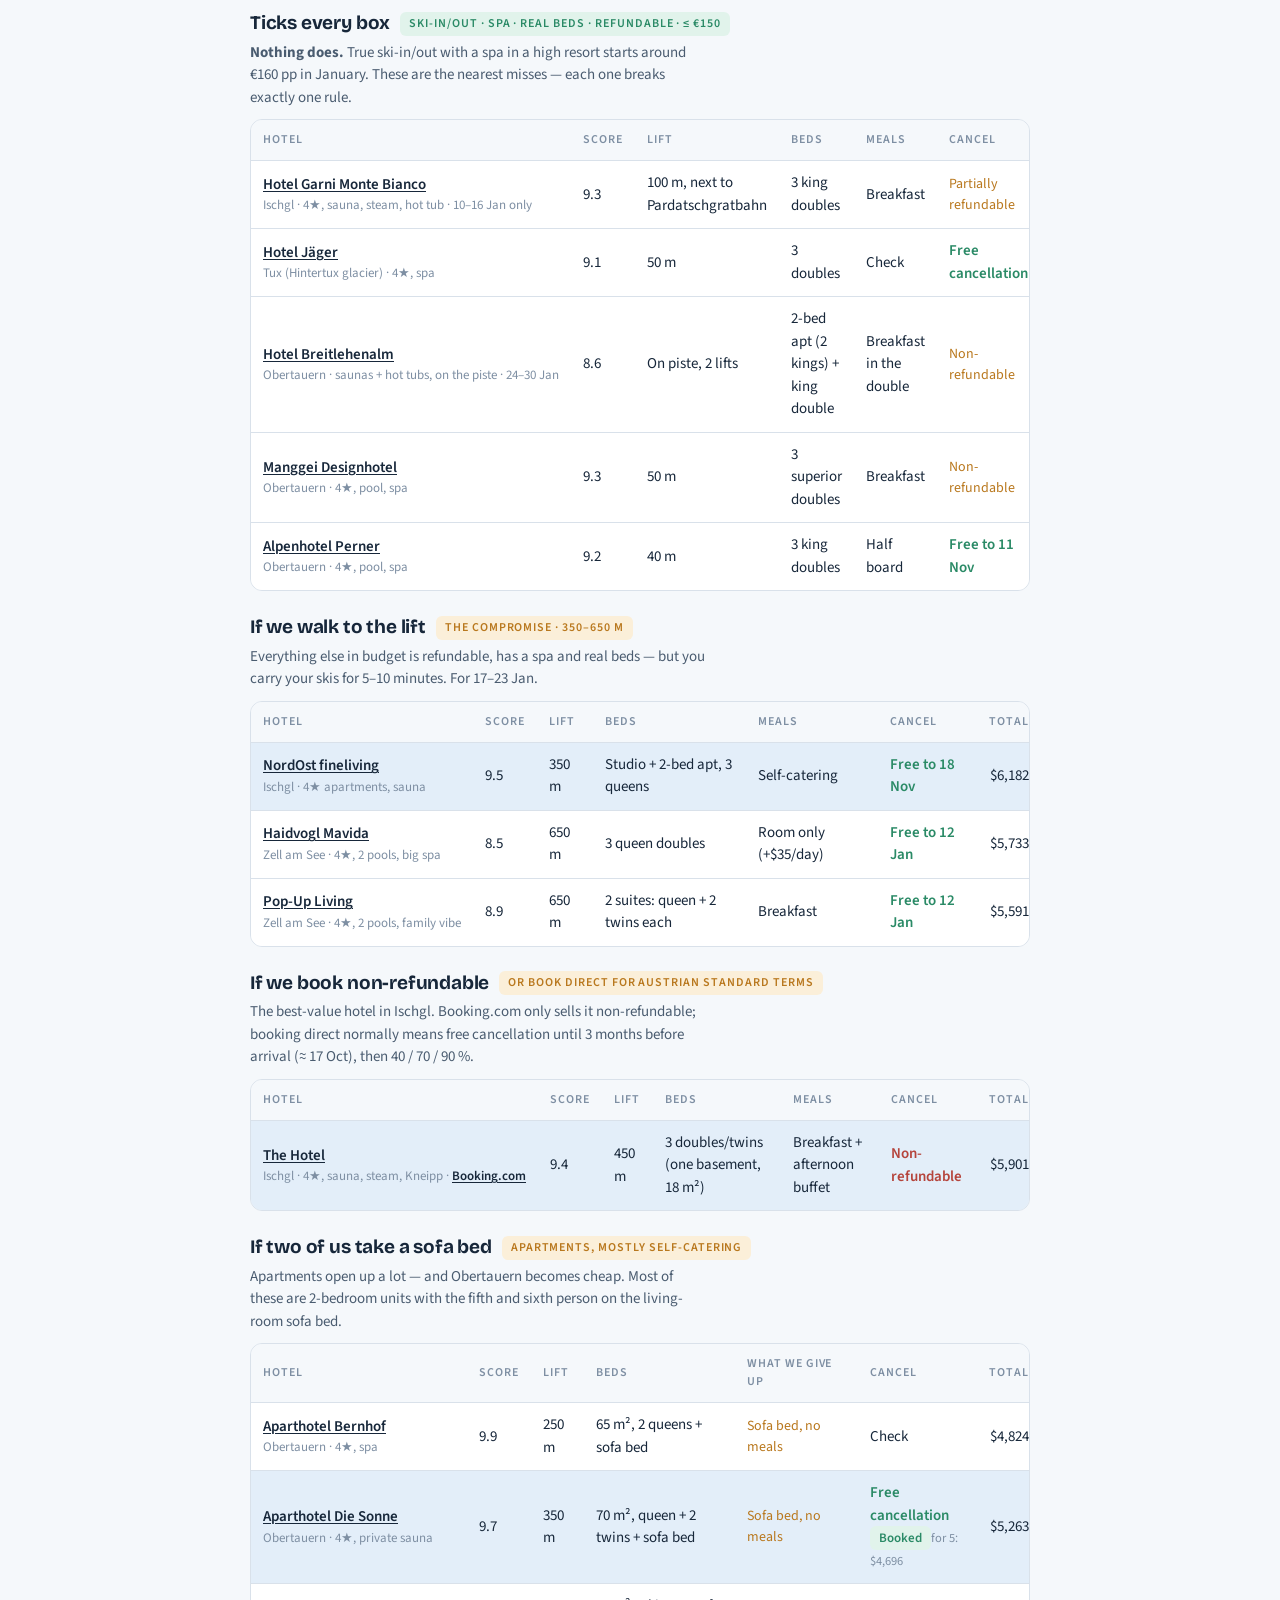
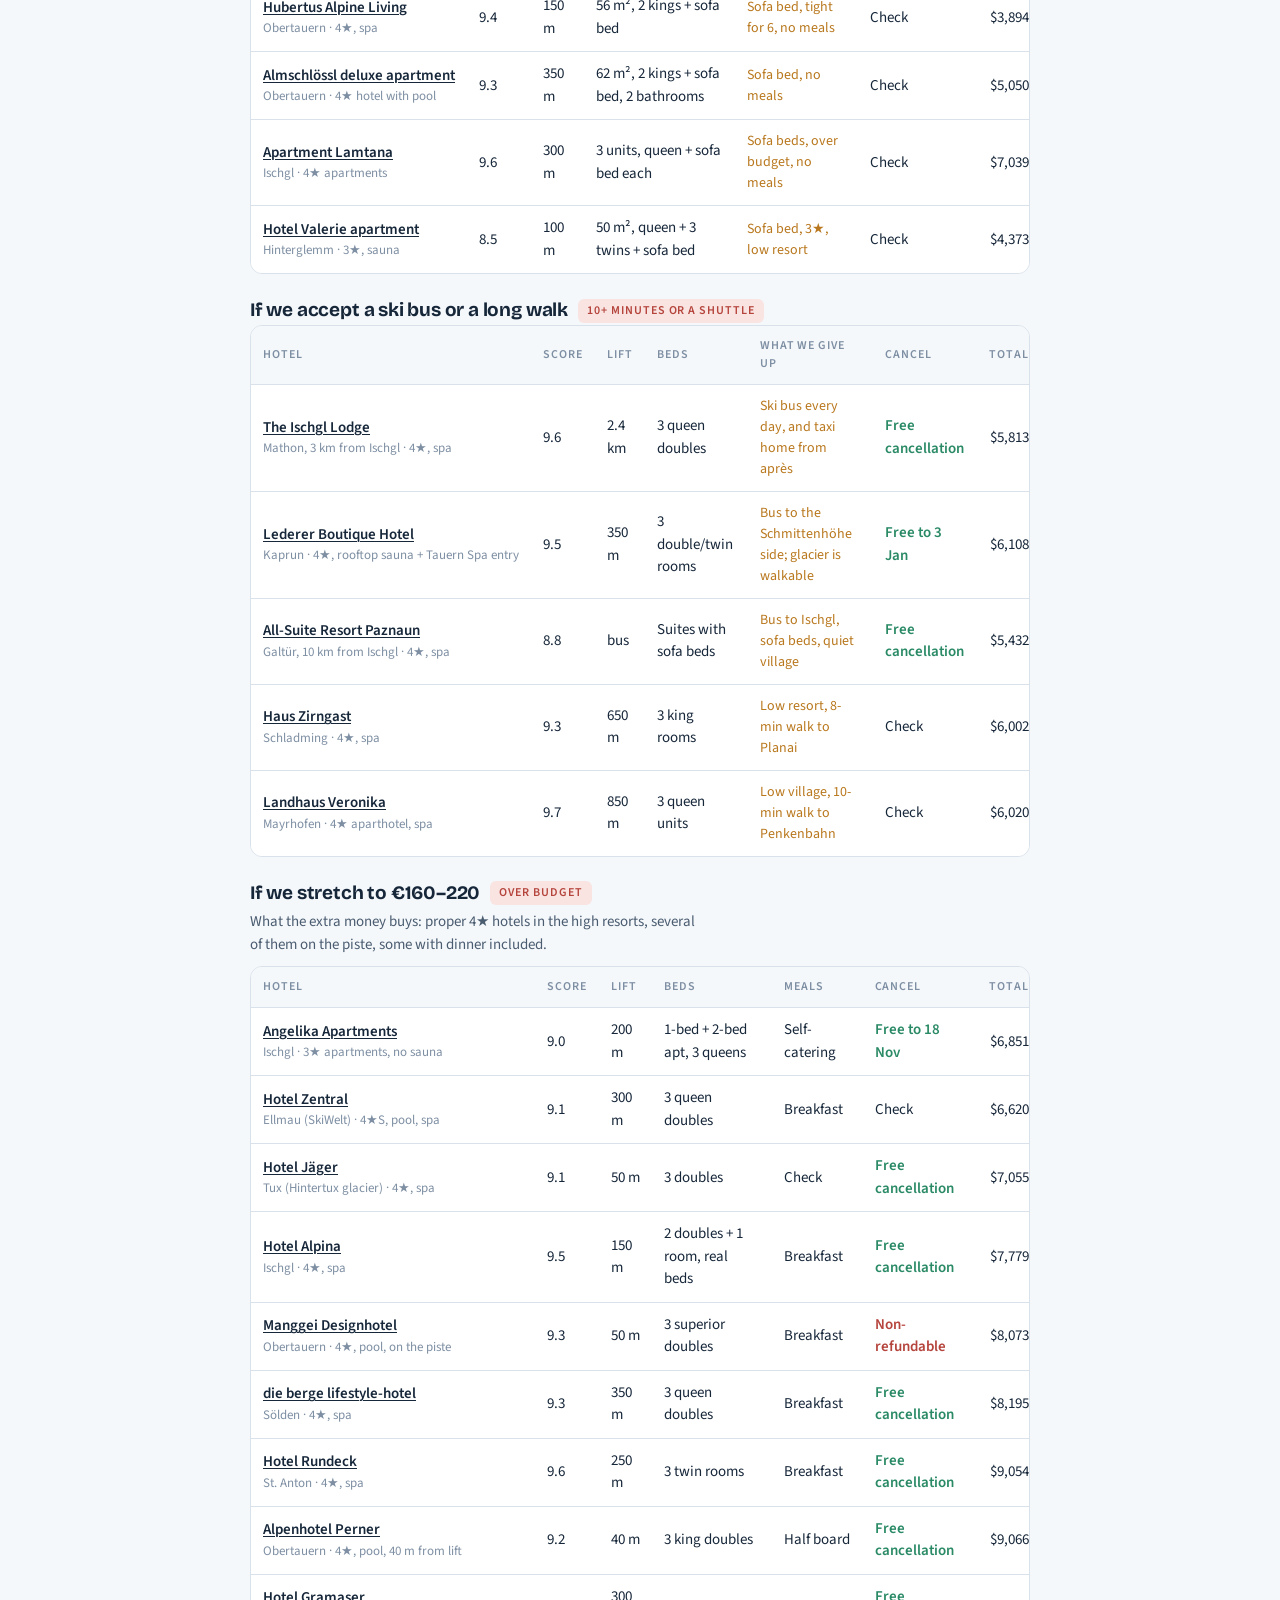
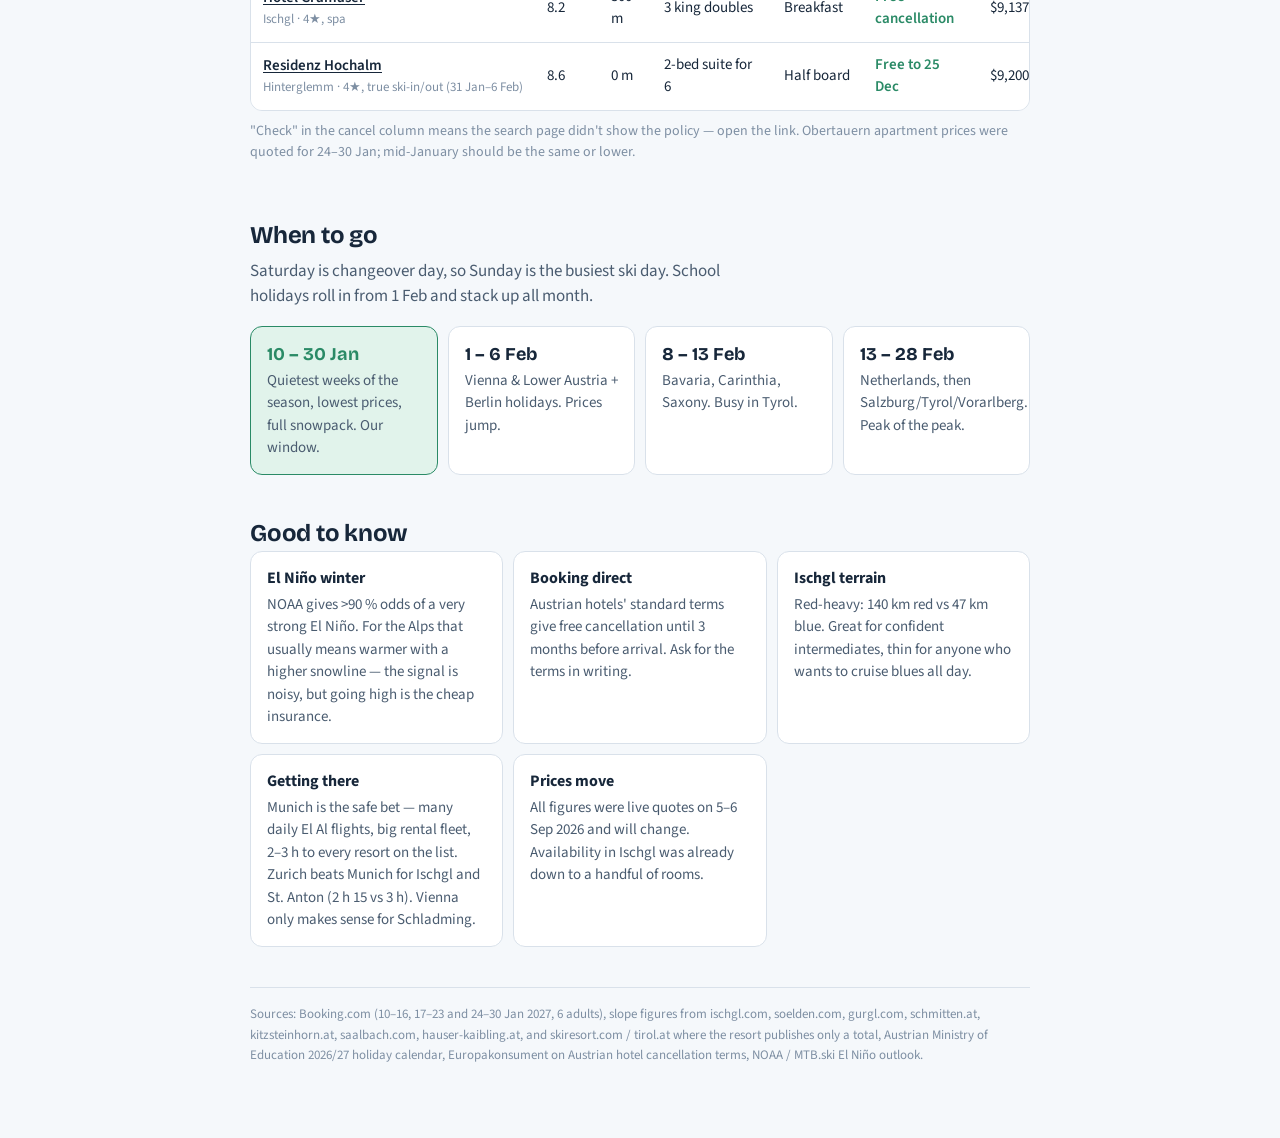
==== commit f282ca21: "Note the two refundable hotels we've booked as holds" ====
--- a/index.html
+++ b/index.html
@@ -95,6 +95,14 @@
   .chips { display: flex; flex-wrap: wrap; gap: 8px; margin-top: 20px; }
   .chip { font-size: 14px; font-weight: 600; padding: 6px 12px; border-radius: 999px; background: var(--surface); border: 1px solid var(--line); color: var(--ink-2); }
 
+  /* Booked banner */
+  .booked-banner { background: var(--good-soft); border: 1px solid var(--good); border-radius: 14px; padding: 18px 22px; }
+  .booked-banner .eyebrow { color: var(--good); opacity: .9; }
+  .booked-banner ul { list-style: none; margin: 10px 0 0; padding: 0; display: flex; flex-direction: column; gap: 6px; }
+  .booked-banner li { font-size: 15px; }
+  .booked-banner li b { font-weight: 700; }
+  .booked-banner p.note { margin: 12px 0 0; font-size: 14px; color: var(--ink-2); }
+
   /* Top 3 */
   .top3-head { display: flex; align-items: baseline; justify-content: space-between; gap: 12px; flex-wrap: wrap; }
   .top3 { display: grid; grid-template-columns: repeat(3, 1fr); gap: 14px; margin-top: 14px; }
@@ -198,6 +206,15 @@
     </div>
   </header>
 
+  <div class="booked-banner">
+    <div class="eyebrow">Booked so far · both fully refundable</div>
+    <ul>
+      <li><b>NordOst fineliving</b> — Ischgl · 10–16 Jan · 6 adults · $5,811 · <span class="yes">free cancellation</span></li>
+      <li><b>Aparthotel Die Sonne</b> — Obertauern · 24–30 Jan · 5 adults · $4,696 · <span class="yes">free cancellation</span></li>
+    </ul>
+    <p class="note">Both are holds, not a final decision — free to cancel, so we can drop whichever one the group doesn't go with once we pick a week.</p>
+  </div>
+
   <section>
     <div class="top3-head">
       <h2>Best fit for us, in order</h2>
@@ -356,7 +373,7 @@
       <div class="scroll"><table class="ht wk">
         <thead><tr><th>Hotel</th><th>Beds / cancel</th><th class="num">10–16 Jan</th><th class="num">17–23 Jan</th><th class="num">24–30 Jan</th></tr></thead>
         <tbody>
-          <tr class="pick"><td class="name"><a href="https://www.booking.com/hotel/at/alpin-apart-ischgl.html?checkin=2027-01-10&checkout=2027-01-16&group_adults=6&no_rooms=3&group_children=0">NordOst fineliving</a><small>Ischgl · 4★ apartments, sauna, 350 m</small></td><td>Real beds · <span class="yes">free cancel</span></td><td class="eur">$5,811<small>€140 · one 3-bedroom apt</small></td><td class="eur">$6,182<small>€149 · studio + 2-bed</small></td><td class="eur"><span class="no">Full</span></td></tr>
+          <tr class="pick"><td class="name"><a href="https://www.booking.com/hotel/at/alpin-apart-ischgl.html?checkin=2027-01-10&checkout=2027-01-16&group_adults=6&no_rooms=3&group_children=0">NordOst fineliving</a><small>Ischgl · 4★ apartments, sauna, 350 m</small></td><td>Real beds · <span class="yes">free cancel</span></td><td class="eur">$5,811<small>€140 · one 3-bedroom apt</small><br><span class="fit ok">Booked</span></td><td class="eur">$6,182<small>€149 · studio + 2-bed</small></td><td class="eur"><span class="no">Full</span></td></tr>
           <tr><td class="name"><a href="https://www.booking.com/hotel/at/garni-monte-bianco2.html?checkin=2027-01-10&checkout=2027-01-16&group_adults=6&no_rooms=3&group_children=0">Hotel Garni Monte Bianco</a><small>Ischgl · 4★, sauna, steam, hot tub, 100 m from gondola</small></td><td>3 king doubles, breakfast · partially refundable</td><td class="eur">$6,490<small>€157</small></td><td class="eur"><span class="no">Full</span></td><td class="eur"><span class="no">Full</span></td></tr>
           <tr><td class="name"><a href="https://www.booking.com/hotel/at/the-himmlisch-wohlfuhlen.html?checkin=2027-01-17&checkout=2027-01-23&group_adults=6&no_rooms=3&group_children=0">The Hotel</a><small>Ischgl · 4★, spa, 450 m</small></td><td>3 doubles, breakfast · <span class="no">non-refundable</span></td><td class="eur"><span class="no">Full</span></td><td class="eur">$5,901<small>€143</small></td><td class="eur"><span class="no">Full</span></td></tr>
           <tr><td class="name"><a href="https://www.booking.com/hotel/at/alpina-gmbh.html?checkin=2027-01-10&checkout=2027-01-16&group_adults=6&no_rooms=3&group_children=0">Hotel Alpina</a><small>Ischgl · 4★, spa, 150 m</small></td><td>Real beds, breakfast · <span class="yes">free cancel</span></td><td class="eur">$8,614<small>€208</small></td><td class="eur">$7,779<small>€188</small></td><td class="eur">$15,121<small>sofa beds only</small></td></tr>
@@ -417,7 +434,7 @@
         <thead><tr><th>Hotel</th><th>Score</th><th>Lift</th><th>Beds</th><th>What we give up</th><th>Cancel</th><th class="num">Total</th><th class="num">€ pp</th></tr></thead>
         <tbody>
           <tr><td class="name"><a href="https://www.booking.com/searchresults.html?ss=Aparthotel+Bernhof+Obertauern&checkin=2027-01-24&checkout=2027-01-30&group_adults=6&no_rooms=3&group_children=0">Aparthotel Bernhof</a><small>Obertauern · 4★, spa</small></td><td>9.9</td><td>250 m</td><td>65 m², 2 queens + sofa bed</td><td class="give">Sofa bed, no meals</td><td>Check</td><td class="num">$4,824</td><td class="eur">€117</td></tr>
-          <tr><td class="name"><a href="https://www.booking.com/hotel/at/apparthotel-sonne.html?checkin=2027-01-24&checkout=2027-01-30&group_adults=6&no_rooms=3&group_children=0">Aparthotel Die Sonne</a><small>Obertauern · 4★, private sauna</small></td><td>9.7</td><td>350 m</td><td>70 m², queen + 2 twins + sofa bed</td><td class="give">Sofa bed, no meals</td><td class="yes">Free cancellation</td><td class="num">$5,263</td><td class="eur">€127</td></tr>
+          <tr class="pick"><td class="name"><a href="https://www.booking.com/hotel/at/apparthotel-sonne.html?checkin=2027-01-24&checkout=2027-01-30&group_adults=6&no_rooms=3&group_children=0">Aparthotel Die Sonne</a><small>Obertauern · 4★, private sauna</small></td><td>9.7</td><td>350 m</td><td>70 m², queen + 2 twins + sofa bed</td><td class="give">Sofa bed, no meals</td><td><span class="yes">Free cancellation</span><br><span class="fit ok">Booked</span><small style="color:var(--ink-3)">for 5: $4,696</small></td><td class="num">$5,263</td><td class="eur">€127</td></tr>
           <tr><td class="name"><a href="https://www.booking.com/searchresults.html?ss=Hubertus+Alpine+Living+Obertauern&checkin=2027-01-24&checkout=2027-01-30&group_adults=6&no_rooms=3&group_children=0">Hubertus Alpine Living</a><small>Obertauern · 4★, spa</small></td><td>9.4</td><td>150 m</td><td>56 m², 2 kings + sofa bed</td><td class="give">Sofa bed, tight for 6, no meals</td><td>Check</td><td class="num">$3,894</td><td class="eur">€94</td></tr>
           <tr><td class="name"><a href="https://www.booking.com/searchresults.html?ss=Hotel+Almschl%C3%B6ssl+Obertauern&checkin=2027-01-24&checkout=2027-01-30&group_adults=6&no_rooms=3&group_children=0">Almschlössl deluxe apartment</a><small>Obertauern · 4★ hotel with pool</small></td><td>9.3</td><td>350 m</td><td>62 m², 2 kings + sofa bed, 2 bathrooms</td><td class="give">Sofa bed, no meals</td><td>Check</td><td class="num">$5,050</td><td class="eur">€122</td></tr>
           <tr><td class="name"><a href="https://www.booking.com/hotel/at/apart-lamtana.html?checkin=2027-01-17&checkout=2027-01-23&group_adults=6&no_rooms=3&group_children=0">Apartment Lamtana</a><small>Ischgl · 4★ apartments</small></td><td>9.6</td><td>300 m</td><td>3 units, queen + sofa bed each</td><td class="give">Sofa beds, over budget, no meals</td><td>Check</td><td class="num">$7,039</td><td class="eur">€170</td></tr>
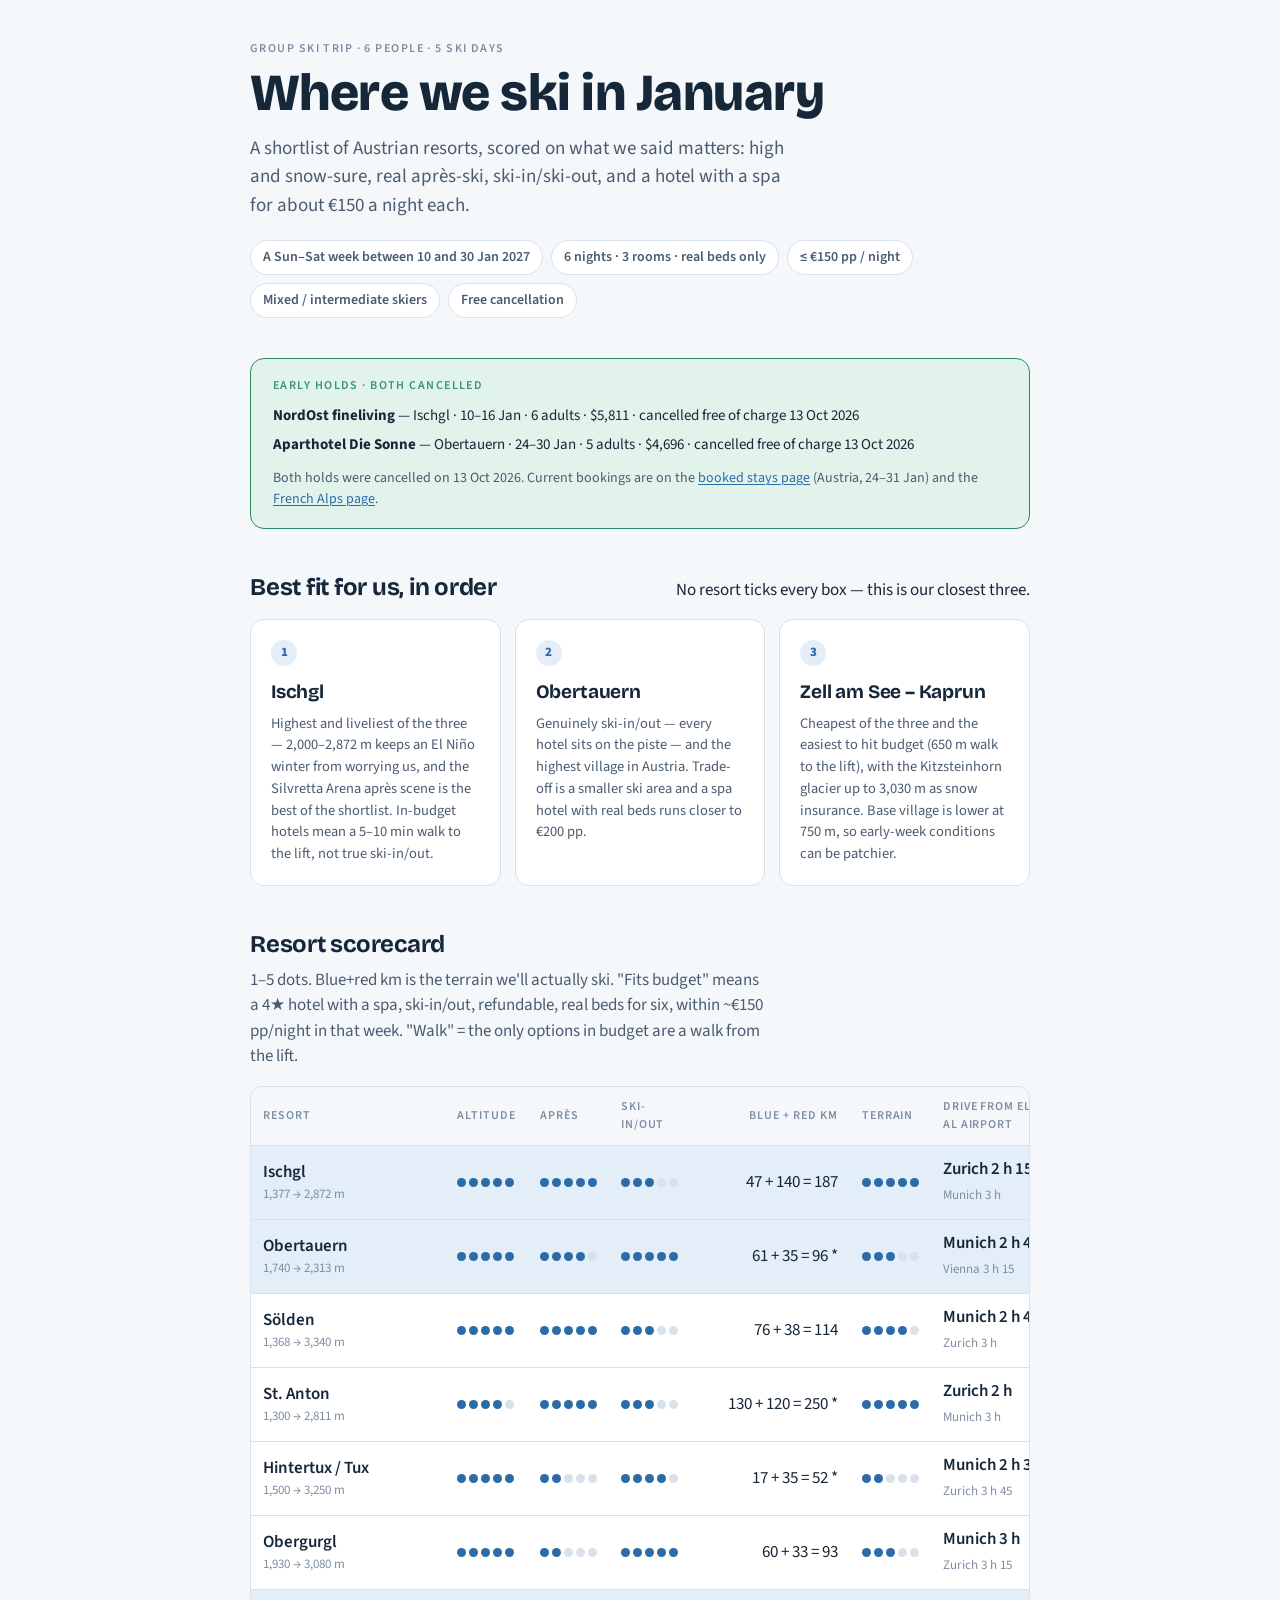
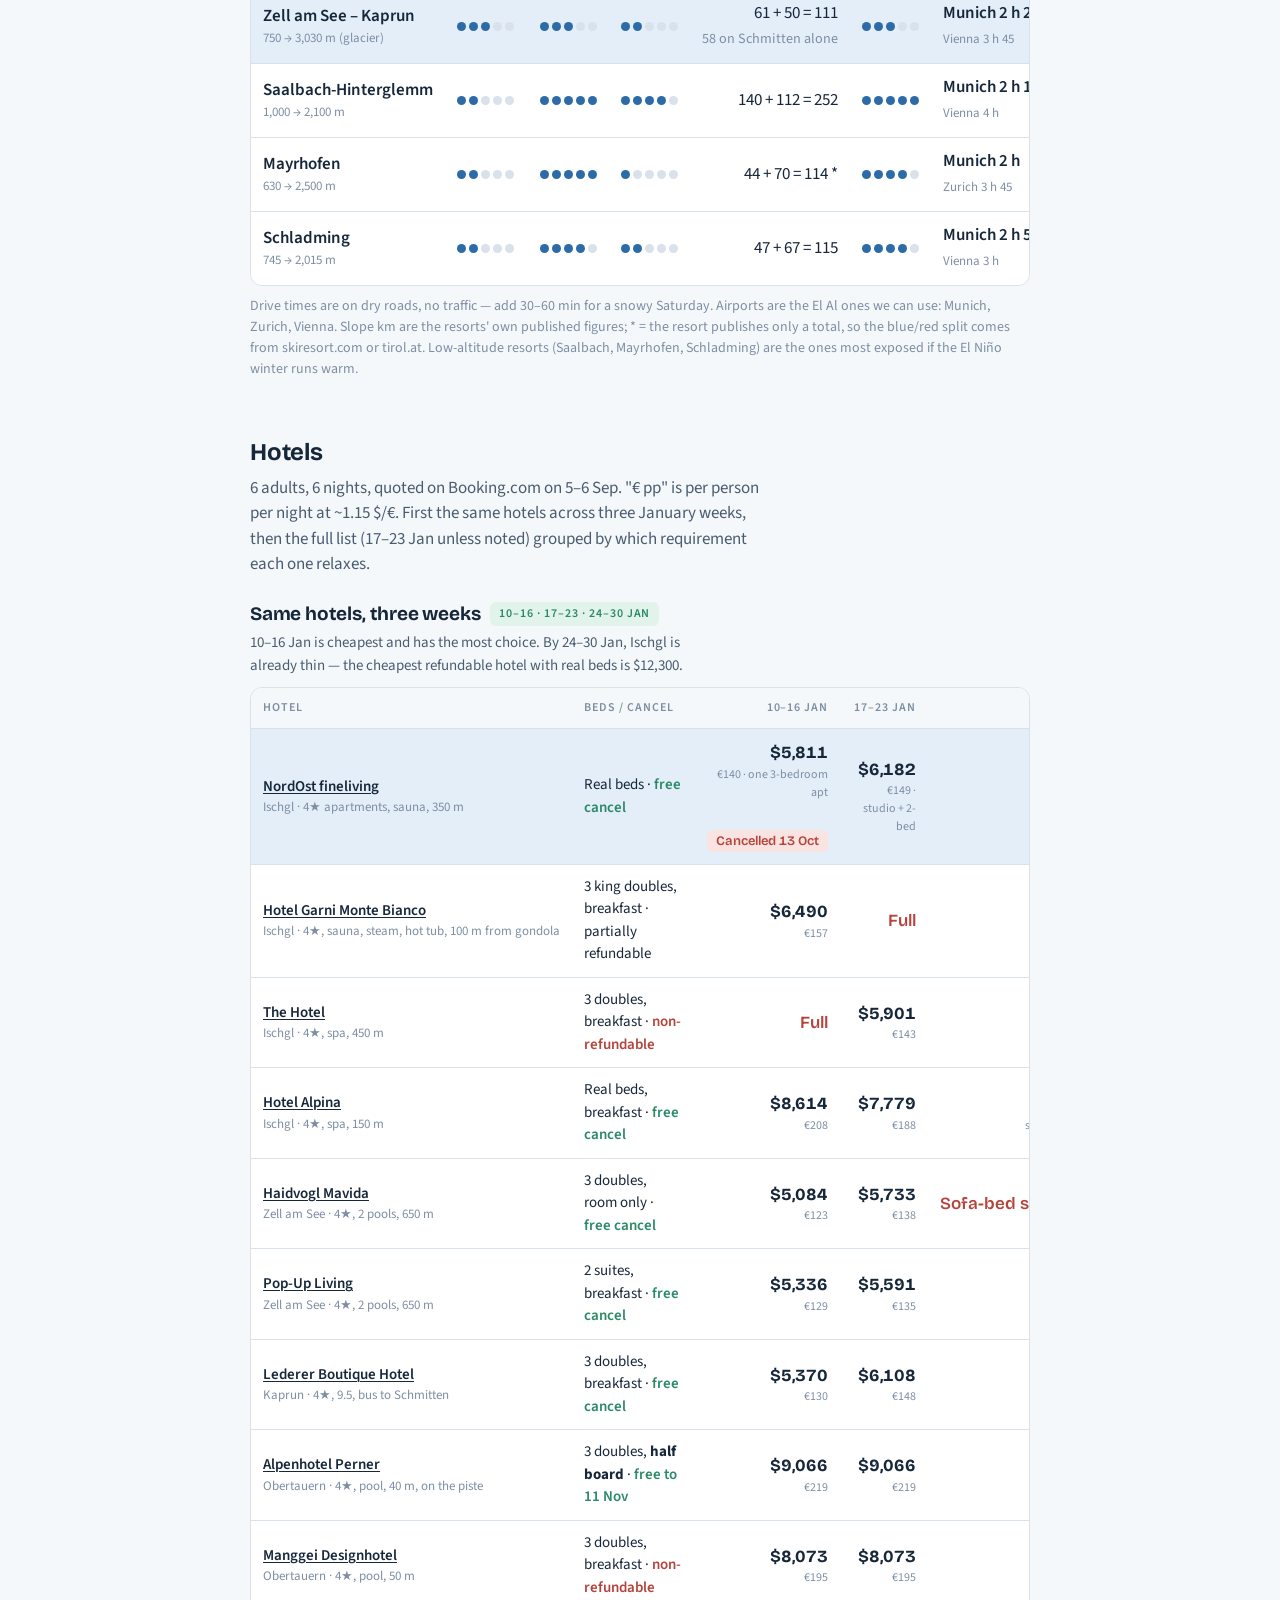
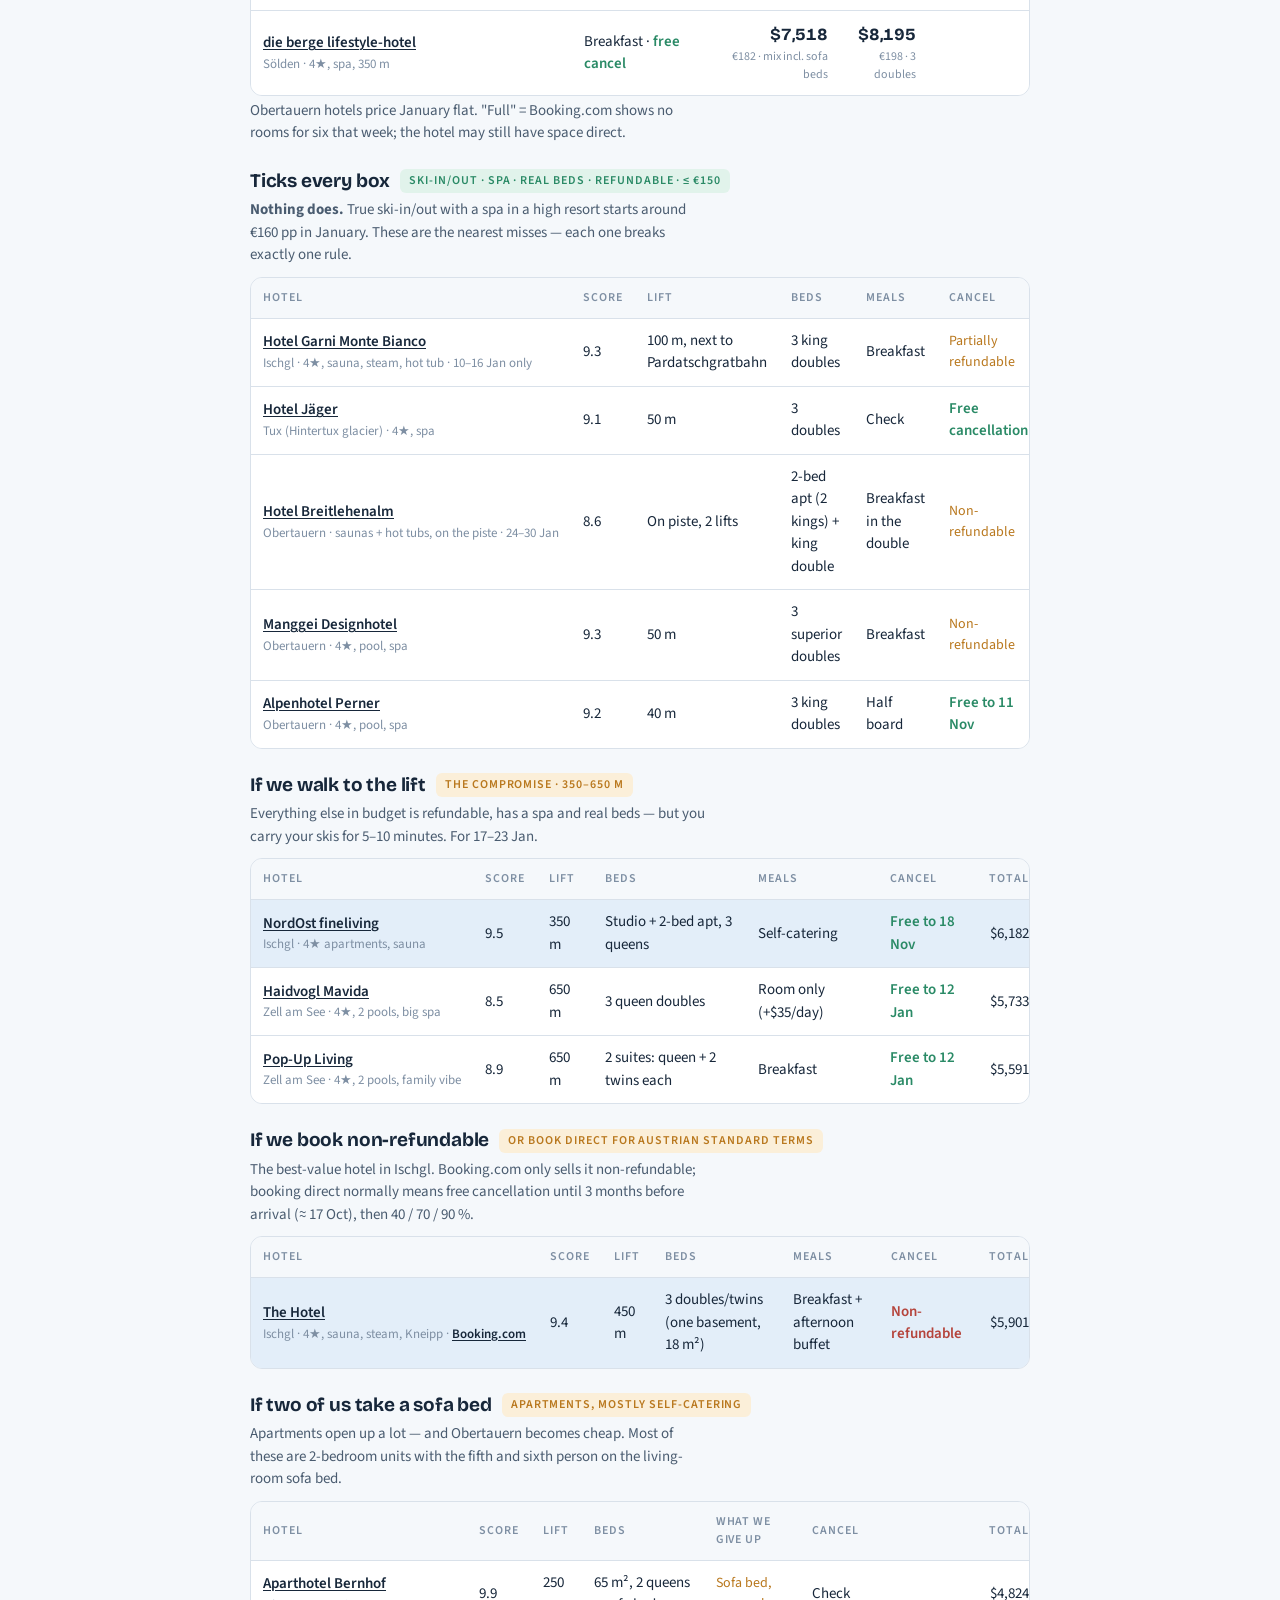
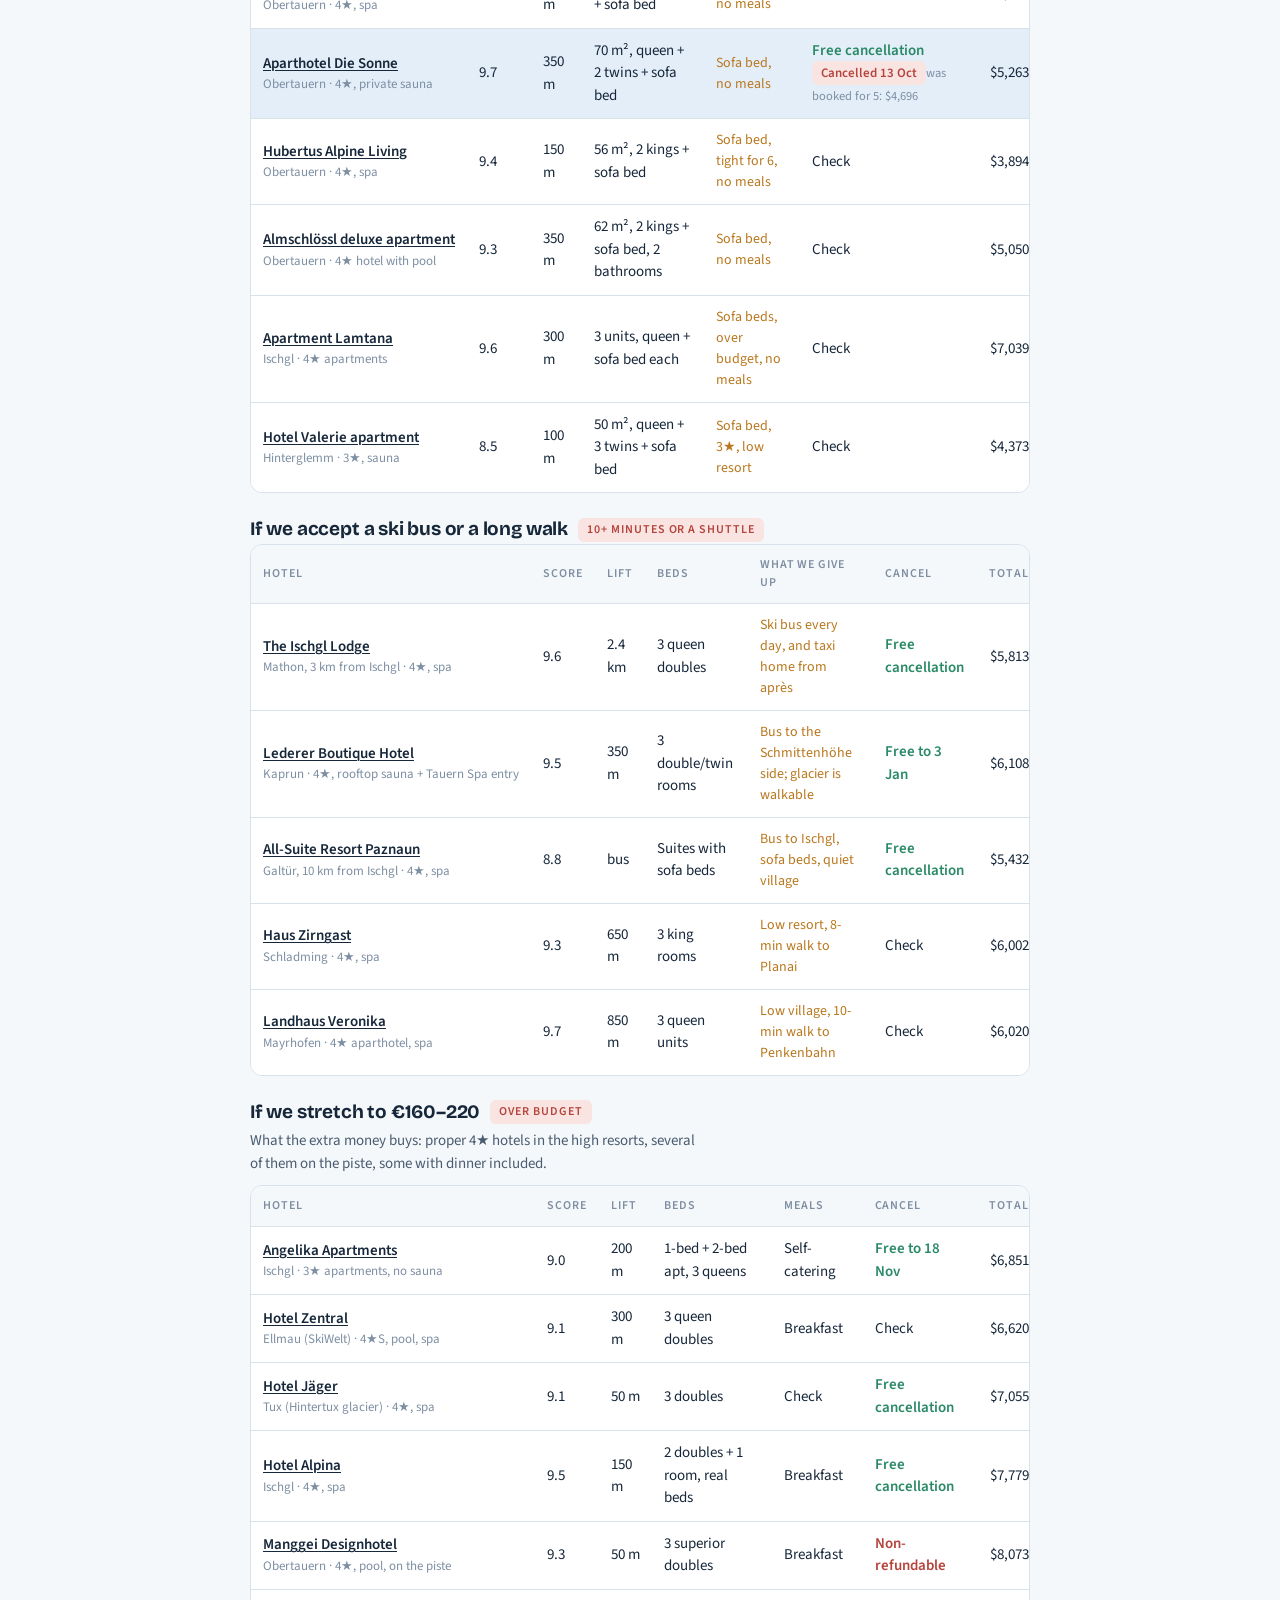
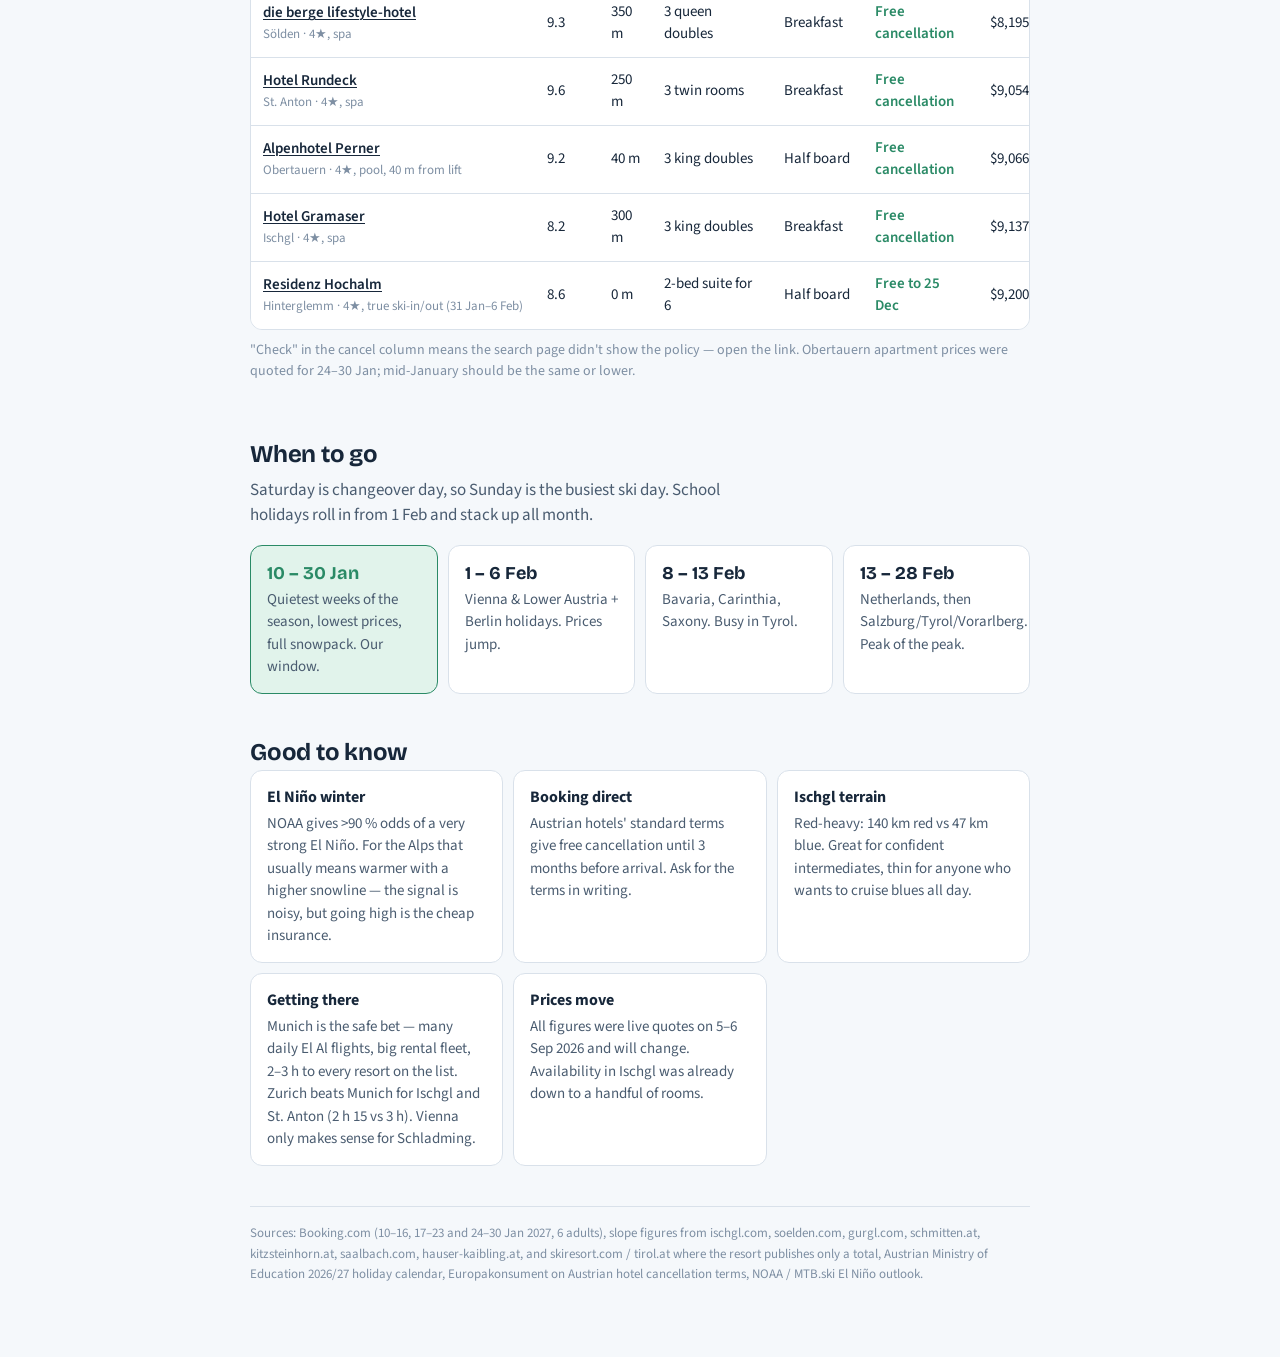
==== commit fdaebe00: "Mark Parseierblick apartment cancelled (24 Oct, invalid card); use exact email cancellation terms fo" ====
--- a/index.html
+++ b/index.html
@@ -207,12 +207,12 @@
   </header>
 
   <div class="booked-banner">
-    <div class="eyebrow">Booked so far · both fully refundable</div>
+    <div class="eyebrow">Early holds · both cancelled</div>
     <ul>
-      <li><b>NordOst fineliving</b> — Ischgl · 10–16 Jan · 6 adults · $5,811 · <span class="yes">free cancellation</span></li>
-      <li><b>Aparthotel Die Sonne</b> — Obertauern · 24–30 Jan · 5 adults · $4,696 · <span class="yes">free cancellation</span></li>
+      <li><b>NordOst fineliving</b> — Ischgl · 10–16 Jan · 6 adults · $5,811 · cancelled free of charge 13 Oct 2026</li>
+      <li><b>Aparthotel Die Sonne</b> — Obertauern · 24–30 Jan · 5 adults · $4,696 · cancelled free of charge 13 Oct 2026</li>
     </ul>
-    <p class="note">Both are holds, not a final decision — free to cancel, so we can drop whichever one the group doesn't go with once we pick a week.</p>
+    <p class="note">Both holds were cancelled on 13 Oct 2026. Current bookings are on the <a href="booked/">booked stays page</a> (Austria, 24–31 Jan) and the <a href="france/">French Alps page</a>.</p>
   </div>
 
   <section>
@@ -373,7 +373,7 @@
       <div class="scroll"><table class="ht wk">
         <thead><tr><th>Hotel</th><th>Beds / cancel</th><th class="num">10–16 Jan</th><th class="num">17–23 Jan</th><th class="num">24–30 Jan</th></tr></thead>
         <tbody>
-          <tr class="pick"><td class="name"><a href="https://www.booking.com/hotel/at/alpin-apart-ischgl.html?checkin=2027-01-10&checkout=2027-01-16&group_adults=6&no_rooms=3&group_children=0">NordOst fineliving</a><small>Ischgl · 4★ apartments, sauna, 350 m</small></td><td>Real beds · <span class="yes">free cancel</span></td><td class="eur">$5,811<small>€140 · one 3-bedroom apt</small><br><span class="fit ok">Booked</span></td><td class="eur">$6,182<small>€149 · studio + 2-bed</small></td><td class="eur"><span class="no">Full</span></td></tr>
+          <tr class="pick"><td class="name"><a href="https://www.booking.com/hotel/at/alpin-apart-ischgl.html?checkin=2027-01-10&checkout=2027-01-16&group_adults=6&no_rooms=3&group_children=0">NordOst fineliving</a><small>Ischgl · 4★ apartments, sauna, 350 m</small></td><td>Real beds · <span class="yes">free cancel</span></td><td class="eur">$5,811<small>€140 · one 3-bedroom apt</small><br><span class="fit no">Cancelled 13 Oct</span></td><td class="eur">$6,182<small>€149 · studio + 2-bed</small></td><td class="eur"><span class="no">Full</span></td></tr>
           <tr><td class="name"><a href="https://www.booking.com/hotel/at/garni-monte-bianco2.html?checkin=2027-01-10&checkout=2027-01-16&group_adults=6&no_rooms=3&group_children=0">Hotel Garni Monte Bianco</a><small>Ischgl · 4★, sauna, steam, hot tub, 100 m from gondola</small></td><td>3 king doubles, breakfast · partially refundable</td><td class="eur">$6,490<small>€157</small></td><td class="eur"><span class="no">Full</span></td><td class="eur"><span class="no">Full</span></td></tr>
           <tr><td class="name"><a href="https://www.booking.com/hotel/at/the-himmlisch-wohlfuhlen.html?checkin=2027-01-17&checkout=2027-01-23&group_adults=6&no_rooms=3&group_children=0">The Hotel</a><small>Ischgl · 4★, spa, 450 m</small></td><td>3 doubles, breakfast · <span class="no">non-refundable</span></td><td class="eur"><span class="no">Full</span></td><td class="eur">$5,901<small>€143</small></td><td class="eur"><span class="no">Full</span></td></tr>
           <tr><td class="name"><a href="https://www.booking.com/hotel/at/alpina-gmbh.html?checkin=2027-01-10&checkout=2027-01-16&group_adults=6&no_rooms=3&group_children=0">Hotel Alpina</a><small>Ischgl · 4★, spa, 150 m</small></td><td>Real beds, breakfast · <span class="yes">free cancel</span></td><td class="eur">$8,614<small>€208</small></td><td class="eur">$7,779<small>€188</small></td><td class="eur">$15,121<small>sofa beds only</small></td></tr>
@@ -434,7 +434,7 @@
         <thead><tr><th>Hotel</th><th>Score</th><th>Lift</th><th>Beds</th><th>What we give up</th><th>Cancel</th><th class="num">Total</th><th class="num">€ pp</th></tr></thead>
         <tbody>
           <tr><td class="name"><a href="https://www.booking.com/searchresults.html?ss=Aparthotel+Bernhof+Obertauern&checkin=2027-01-24&checkout=2027-01-30&group_adults=6&no_rooms=3&group_children=0">Aparthotel Bernhof</a><small>Obertauern · 4★, spa</small></td><td>9.9</td><td>250 m</td><td>65 m², 2 queens + sofa bed</td><td class="give">Sofa bed, no meals</td><td>Check</td><td class="num">$4,824</td><td class="eur">€117</td></tr>
-          <tr class="pick"><td class="name"><a href="https://www.booking.com/hotel/at/apparthotel-sonne.html?checkin=2027-01-24&checkout=2027-01-30&group_adults=6&no_rooms=3&group_children=0">Aparthotel Die Sonne</a><small>Obertauern · 4★, private sauna</small></td><td>9.7</td><td>350 m</td><td>70 m², queen + 2 twins + sofa bed</td><td class="give">Sofa bed, no meals</td><td><span class="yes">Free cancellation</span><br><span class="fit ok">Booked</span><small style="color:var(--ink-3)">for 5: $4,696</small></td><td class="num">$5,263</td><td class="eur">€127</td></tr>
+          <tr class="pick"><td class="name"><a href="https://www.booking.com/hotel/at/apparthotel-sonne.html?checkin=2027-01-24&checkout=2027-01-30&group_adults=6&no_rooms=3&group_children=0">Aparthotel Die Sonne</a><small>Obertauern · 4★, private sauna</small></td><td>9.7</td><td>350 m</td><td>70 m², queen + 2 twins + sofa bed</td><td class="give">Sofa bed, no meals</td><td><span class="yes">Free cancellation</span><br><span class="fit no">Cancelled 13 Oct</span><small style="color:var(--ink-3)">was booked for 5: $4,696</small></td><td class="num">$5,263</td><td class="eur">€127</td></tr>
           <tr><td class="name"><a href="https://www.booking.com/searchresults.html?ss=Hubertus+Alpine+Living+Obertauern&checkin=2027-01-24&checkout=2027-01-30&group_adults=6&no_rooms=3&group_children=0">Hubertus Alpine Living</a><small>Obertauern · 4★, spa</small></td><td>9.4</td><td>150 m</td><td>56 m², 2 kings + sofa bed</td><td class="give">Sofa bed, tight for 6, no meals</td><td>Check</td><td class="num">$3,894</td><td class="eur">€94</td></tr>
           <tr><td class="name"><a href="https://www.booking.com/searchresults.html?ss=Hotel+Almschl%C3%B6ssl+Obertauern&checkin=2027-01-24&checkout=2027-01-30&group_adults=6&no_rooms=3&group_children=0">Almschlössl deluxe apartment</a><small>Obertauern · 4★ hotel with pool</small></td><td>9.3</td><td>350 m</td><td>62 m², 2 kings + sofa bed, 2 bathrooms</td><td class="give">Sofa bed, no meals</td><td>Check</td><td class="num">$5,050</td><td class="eur">€122</td></tr>
           <tr><td class="name"><a href="https://www.booking.com/hotel/at/apart-lamtana.html?checkin=2027-01-17&checkout=2027-01-23&group_adults=6&no_rooms=3&group_children=0">Apartment Lamtana</a><small>Ischgl · 4★ apartments</small></td><td>9.6</td><td>300 m</td><td>3 units, queen + sofa bed each</td><td class="give">Sofa beds, over budget, no meals</td><td>Check</td><td class="num">$7,039</td><td class="eur">€170</td></tr>
